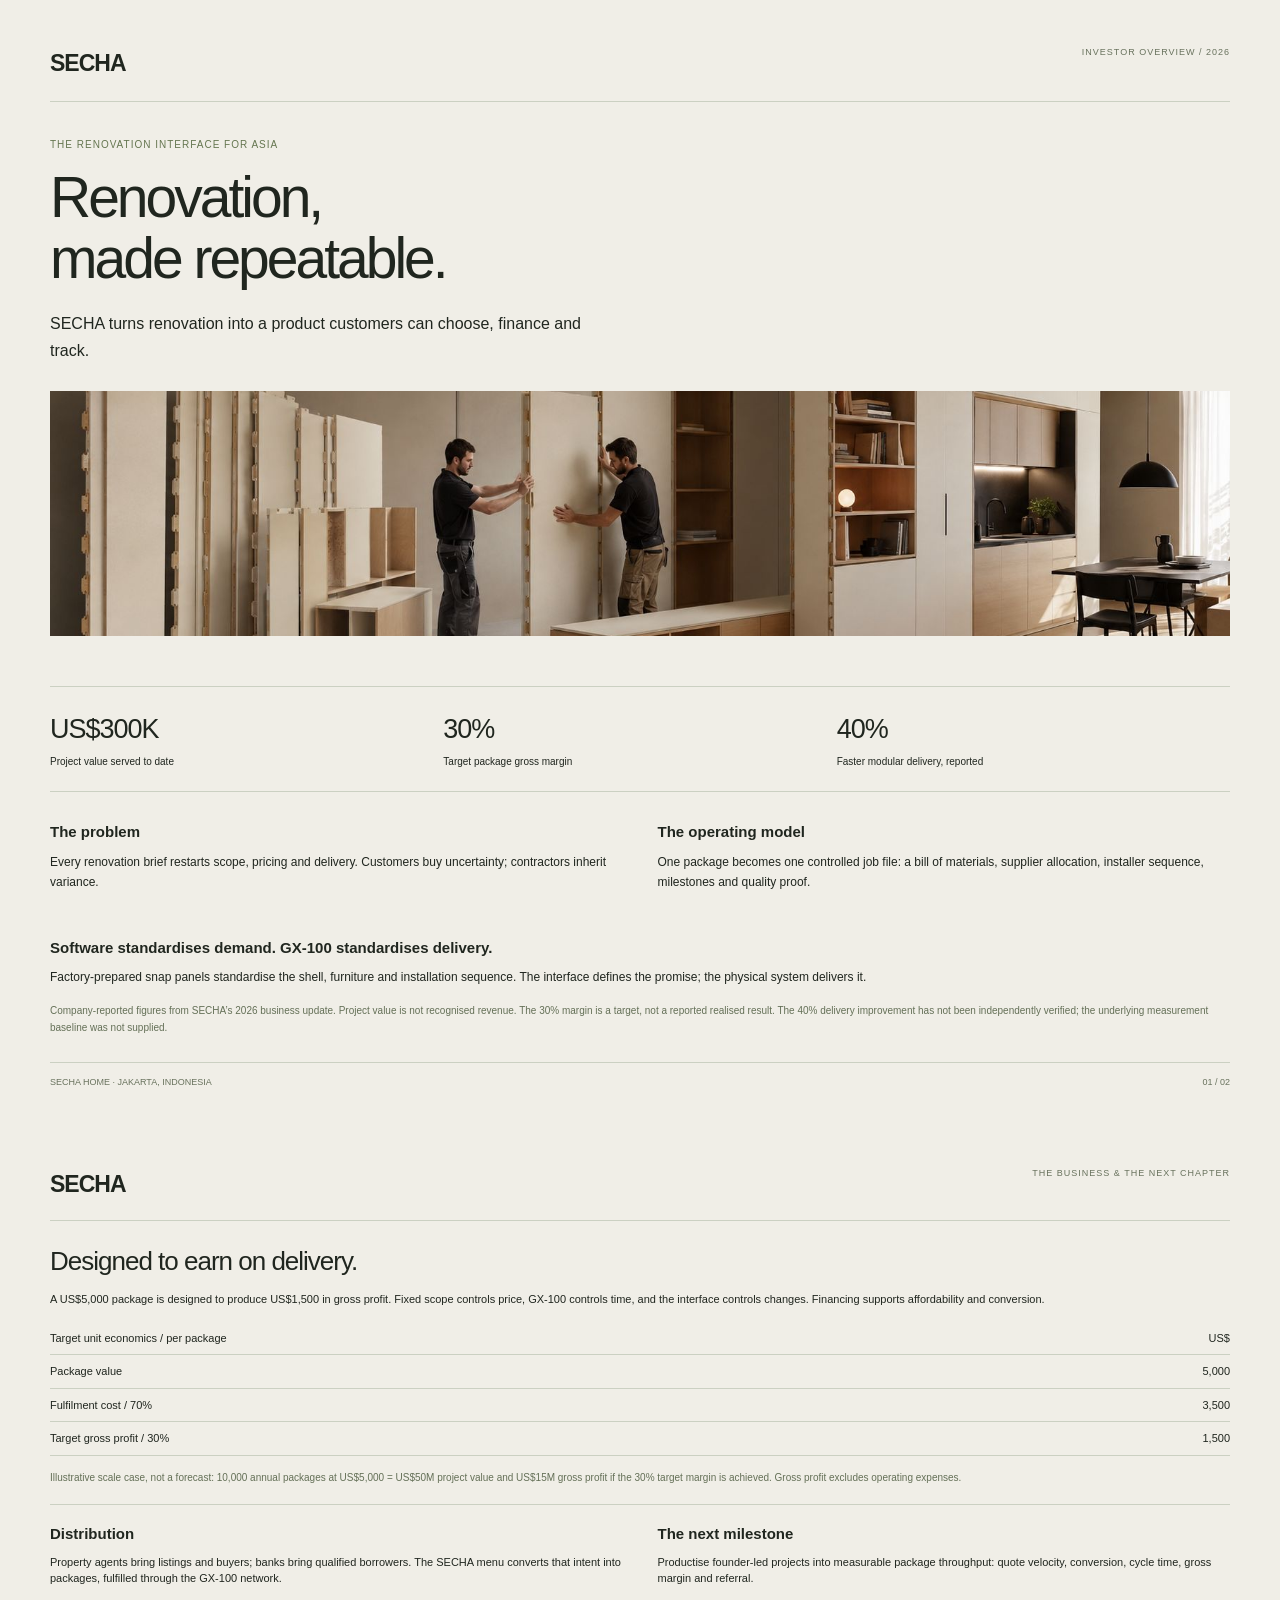
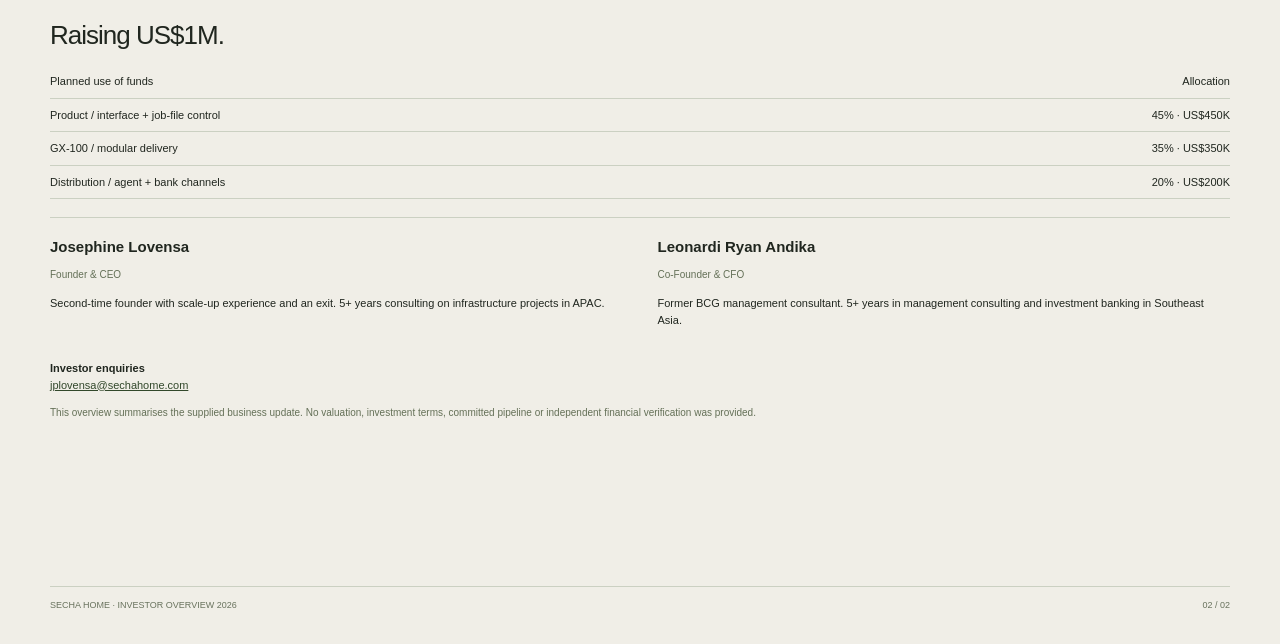
==== docs/investor-brief.html @ 0ffe2ce6 "Redesign investor portal for updated SECHA business model" ====
<!doctype html>
<html lang="en">
  <head>
    <meta charset="utf-8" />
    <title>SECHA Investor Overview 2026</title>
    <style>
      @font-face {
        font-family: Manrope;
        src: url("../assets/manrope.woff2");
        font-weight: 200 800;
      }
      * {
        box-sizing: border-box;
      }
      body {
        font:
          12px/1.65 Manrope,
          Arial,
          sans-serif;
        color: #20261f;
        margin: 0;
        background: #f0eee7;
      }
      article {
        padding: 45px 50px;
        page-break-after: always;
        height: 1122px;
        position: relative;
      }
      article:last-child {
        page-break-after: auto;
      }
      header {
        display: flex;
        justify-content: space-between;
        border-bottom: 1px solid #cbd0c2;
        padding-bottom: 18px;
        margin-bottom: 35px;
      }
      .brand {
        font-size: 23px;
        font-weight: 800;
        letter-spacing: -1px;
      }
      .label {
        font-size: 9px;
        letter-spacing: 1px;
        color: #68725d;
      }
      .eyebrow {
        font-size: 10px;
        letter-spacing: 1px;
        color: #657650;
        margin-bottom: 14px;
      }
      h1 {
        font-size: 57px;
        line-height: 1.07;
        font-weight: 500;
        letter-spacing: -3px;
        margin: 0 0 22px;
      }
      h2 {
        font-size: 27px;
        line-height: 1.25;
        font-weight: 500;
        letter-spacing: -1px;
        margin: 0 0 18px;
      }
      h3 {
        font-size: 15px;
        margin: 0 0 8px;
      }
      p {
        margin: 0 0 15px;
      }
      .intro {
        font-size: 16px;
        max-width: 540px;
      }
      img {
        width: 100%;
        height: 245px;
        object-fit: cover;
        object-position: 50% 43%;
        margin: 12px 0 23px;
      }
      .stats {
        display: flex;
        border-top: 1px solid #cbd0c2;
        border-bottom: 1px solid #cbd0c2;
        margin: 20px 0 28px;
        padding: 20px 0;
      }
      .stats > div {
        flex: 1;
      }
      .stats strong {
        display: block;
        font-size: 27px;
        font-weight: 500;
        letter-spacing: -1px;
      }
      .stats span {
        font-size: 10px;
      }
      .grid {
        display: grid;
        grid-template-columns: 1fr 1fr;
        gap: 35px;
        margin-bottom: 28px;
      }
      .small {
        font-size: 10px;
        color: #647057;
        line-height: 1.65;
      }
      .rule {
        border-top: 1px solid #cbd0c2;
        padding-top: 23px;
        margin-top: 23px;
      }
      table {
        width: 100%;
        border-collapse: collapse;
        margin: 20px 0;
      }
      td,
      th {
        text-align: left;
        border-bottom: 1px solid #cbd0c2;
        padding: 10px 0;
        font-weight: 400;
      }
      td:last-child,
      th:last-child {
        text-align: right;
      }
      footer {
        position: absolute;
        bottom: 32px;
        left: 50px;
        right: 50px;
        font-size: 9px;
        color: #68725d;
        border-top: 1px solid #cbd0c2;
        padding-top: 12px;
        display: flex;
        justify-content: space-between;
      }
      ul {
        padding-left: 17px;
        margin: 10px 0;
      }
      li {
        padding: 3px 0;
      }
      a {
        color: #32482b;
      }
      @page {
        size: A4;
        margin: 0;
      }
      article:last-child {
        font-size: 11px;
        line-height: 1.5;
      }
      article:last-child header {
        margin-bottom: 24px;
      }
      article:last-child h2 {
        font-size: 26px;
        margin-bottom: 14px;
      }
      article:last-child p {
        margin-bottom: 12px;
      }
      article:last-child table {
        margin: 14px 0;
      }
      article:last-child td,
      article:last-child th {
        padding: 8px 0;
      }
      article:last-child .grid {
        margin-bottom: 20px;
      }
      article:last-child .rule {
        padding-top: 18px;
        margin-top: 18px;
      }
    </style>
  </head>
  <body>
    <article>
      <header>
        <span class="brand">SECHA</span
        ><span class="label">INVESTOR OVERVIEW / 2026</span>
      </header>
      <div class="eyebrow">THE RENOVATION INTERFACE FOR ASIA</div>
      <h1>Renovation,<br />made repeatable.</h1>
      <p class="intro">
        SECHA turns renovation into a product customers can choose, finance and
        track.
      </p>
      <img
        src="../assets/gx100-delivery.jpg"
        alt="GX-100 modular installation concept"
      />
      <div class="stats">
        <div>
          <strong>US$300K</strong><span>Project value served to date</span>
        </div>
        <div><strong>30%</strong><span>Target package gross margin</span></div>
        <div>
          <strong>40%</strong><span>Faster modular delivery, reported</span>
        </div>
      </div>
      <div class="grid">
        <div>
          <h3>The problem</h3>
          <p>
            Every renovation brief restarts scope, pricing and delivery.
            Customers buy uncertainty; contractors inherit variance.
          </p>
        </div>
        <div>
          <h3>The operating model</h3>
          <p>
            One package becomes one controlled job file: a bill of materials,
            supplier allocation, installer sequence, milestones and quality
            proof.
          </p>
        </div>
      </div>
      <h3>Software standardises demand. GX-100 standardises delivery.</h3>
      <p>
        Factory-prepared snap panels standardise the shell, furniture and
        installation sequence. The interface defines the promise; the physical
        system delivers it.
      </p>
      <p class="small">
        Company-reported figures from SECHA’s 2026 business update. Project
        value is not recognised revenue. The 30% margin is a target, not a
        reported realised result. The 40% delivery improvement has not been
        independently verified; the underlying measurement baseline was not
        supplied.
      </p>
      <footer>
        <span>SECHA HOME · JAKARTA, INDONESIA</span><span>01 / 02</span>
      </footer>
    </article>
    <article>
      <header>
        <span class="brand">SECHA</span
        ><span class="label">THE BUSINESS & THE NEXT CHAPTER</span>
      </header>
      <h2>Designed to earn on delivery.</h2>
      <p>
        A US$5,000 package is designed to produce US$1,500 in gross profit.
        Fixed scope controls price, GX-100 controls time, and the interface
        controls changes. Financing supports affordability and conversion.
      </p>
      <table>
        <tr>
          <th>Target unit economics / per package</th>
          <th>US$</th>
        </tr>
        <tr>
          <td>Package value</td>
          <td>5,000</td>
        </tr>
        <tr>
          <td>Fulfilment cost / 70%</td>
          <td>3,500</td>
        </tr>
        <tr>
          <td>Target gross profit / 30%</td>
          <td>1,500</td>
        </tr>
      </table>
      <p class="small">
        Illustrative scale case, not a forecast: 10,000 annual packages at
        US$5,000 = US$50M project value and US$15M gross profit if the 30%
        target margin is achieved. Gross profit excludes operating expenses.
      </p>
      <div class="grid rule">
        <div>
          <h3>Distribution</h3>
          <p>
            Property agents bring listings and buyers; banks bring qualified
            borrowers. The SECHA menu converts that intent into packages,
            fulfilled through the GX-100 network.
          </p>
        </div>
        <div>
          <h3>The next milestone</h3>
          <p>
            Productise founder-led projects into measurable package throughput:
            quote velocity, conversion, cycle time, gross margin and referral.
          </p>
        </div>
      </div>
      <h2>Raising US$1M.</h2>
      <table>
        <tr>
          <th>Planned use of funds</th>
          <th>Allocation</th>
        </tr>
        <tr>
          <td>Product / interface + job-file control</td>
          <td>45% · US$450K</td>
        </tr>
        <tr>
          <td>GX-100 / modular delivery</td>
          <td>35% · US$350K</td>
        </tr>
        <tr>
          <td>Distribution / agent + bank channels</td>
          <td>20% · US$200K</td>
        </tr>
      </table>
      <div class="grid rule">
        <div>
          <h3>Josephine Lovensa</h3>
          <p class="small">Founder & CEO</p>
          <p>
            Second-time founder with scale-up experience and an exit. 5+ years
            consulting on infrastructure projects in APAC.
          </p>
        </div>
        <div>
          <h3>Leonardi Ryan Andika</h3>
          <p class="small">Co-Founder & CFO</p>
          <p>
            Former BCG management consultant. 5+ years in management consulting
            and investment banking in Southeast Asia.
          </p>
        </div>
      </div>
      <p>
        <strong>Investor enquiries</strong><br /><a
          href="mailto:jplovensa@sechahome.com"
          >jplovensa@sechahome.com</a
        >
      </p>
      <p class="small">
        This overview summarises the supplied business update. No valuation,
        investment terms, committed pipeline or independent financial
        verification was provided.
      </p>
      <footer>
        <span>SECHA HOME · INVESTOR OVERVIEW 2026</span><span>02 / 02</span>
      </footer>
    </article>
  </body>
</html>
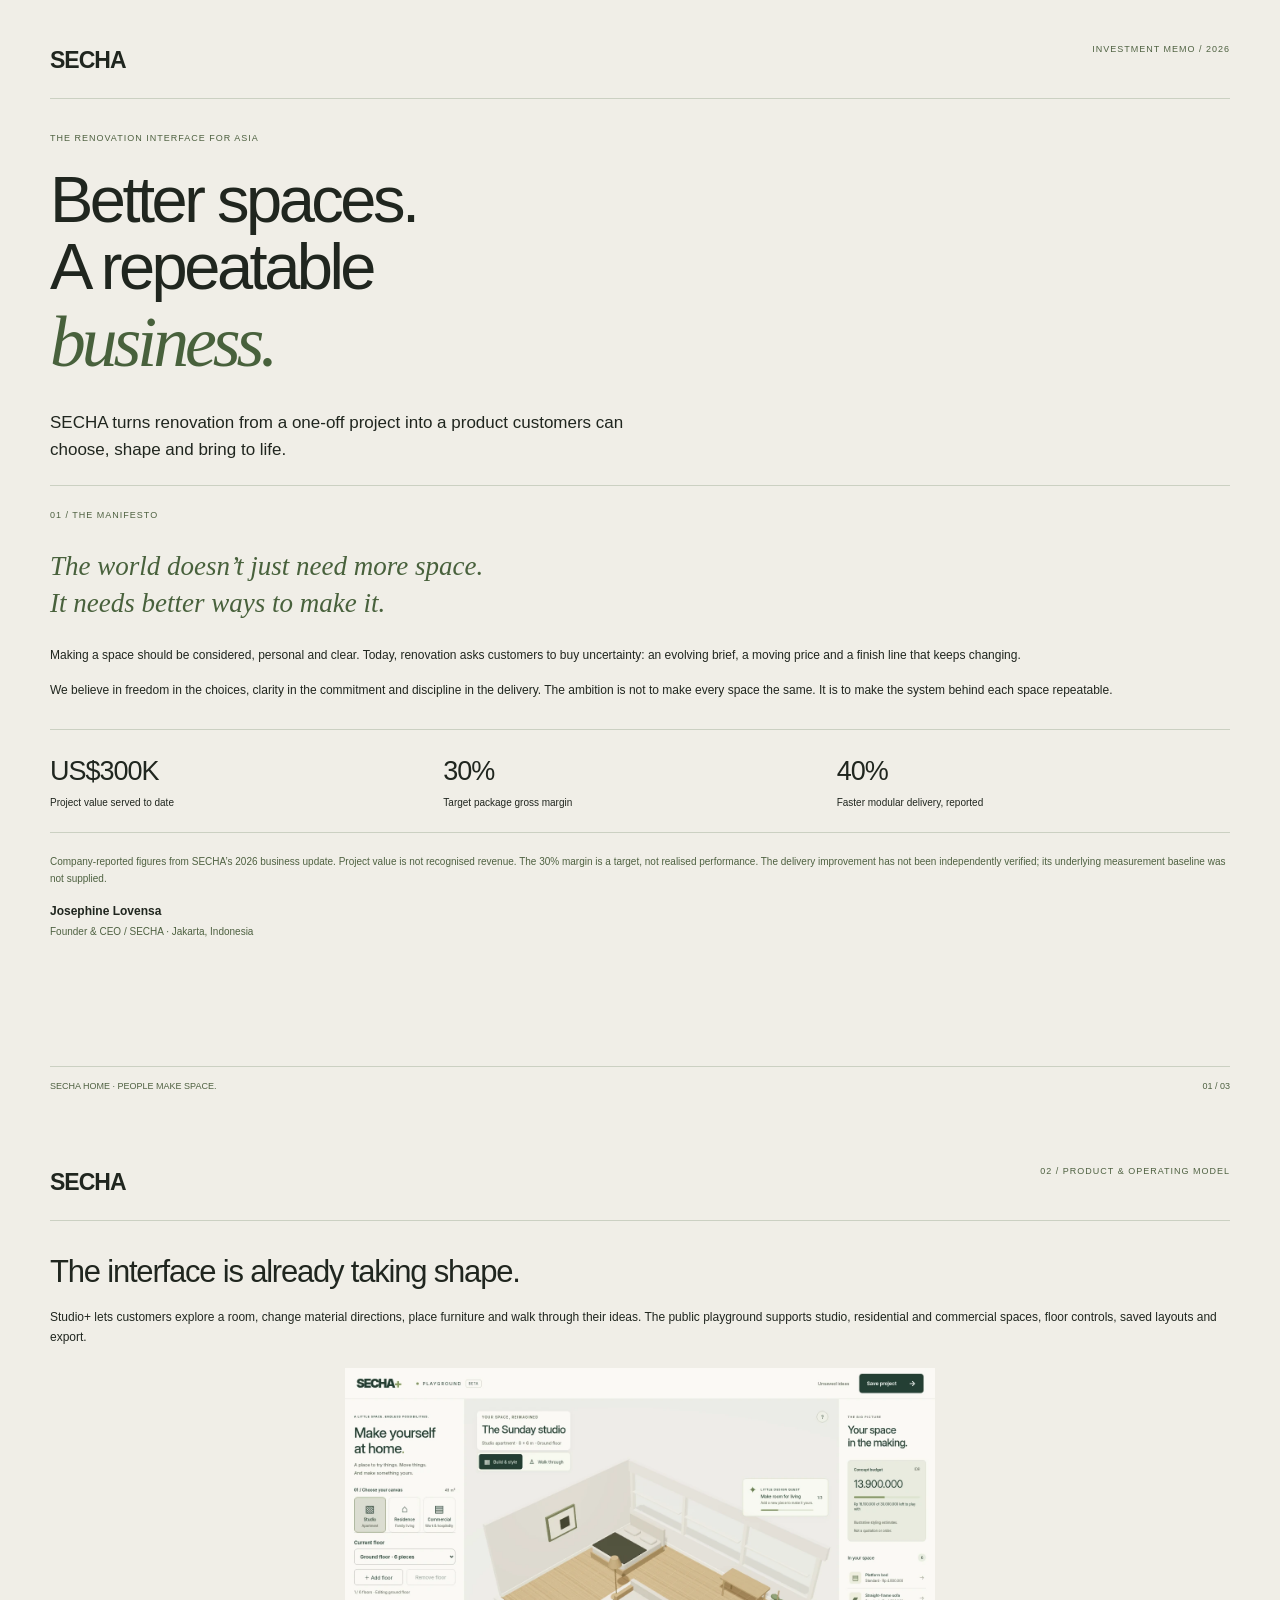
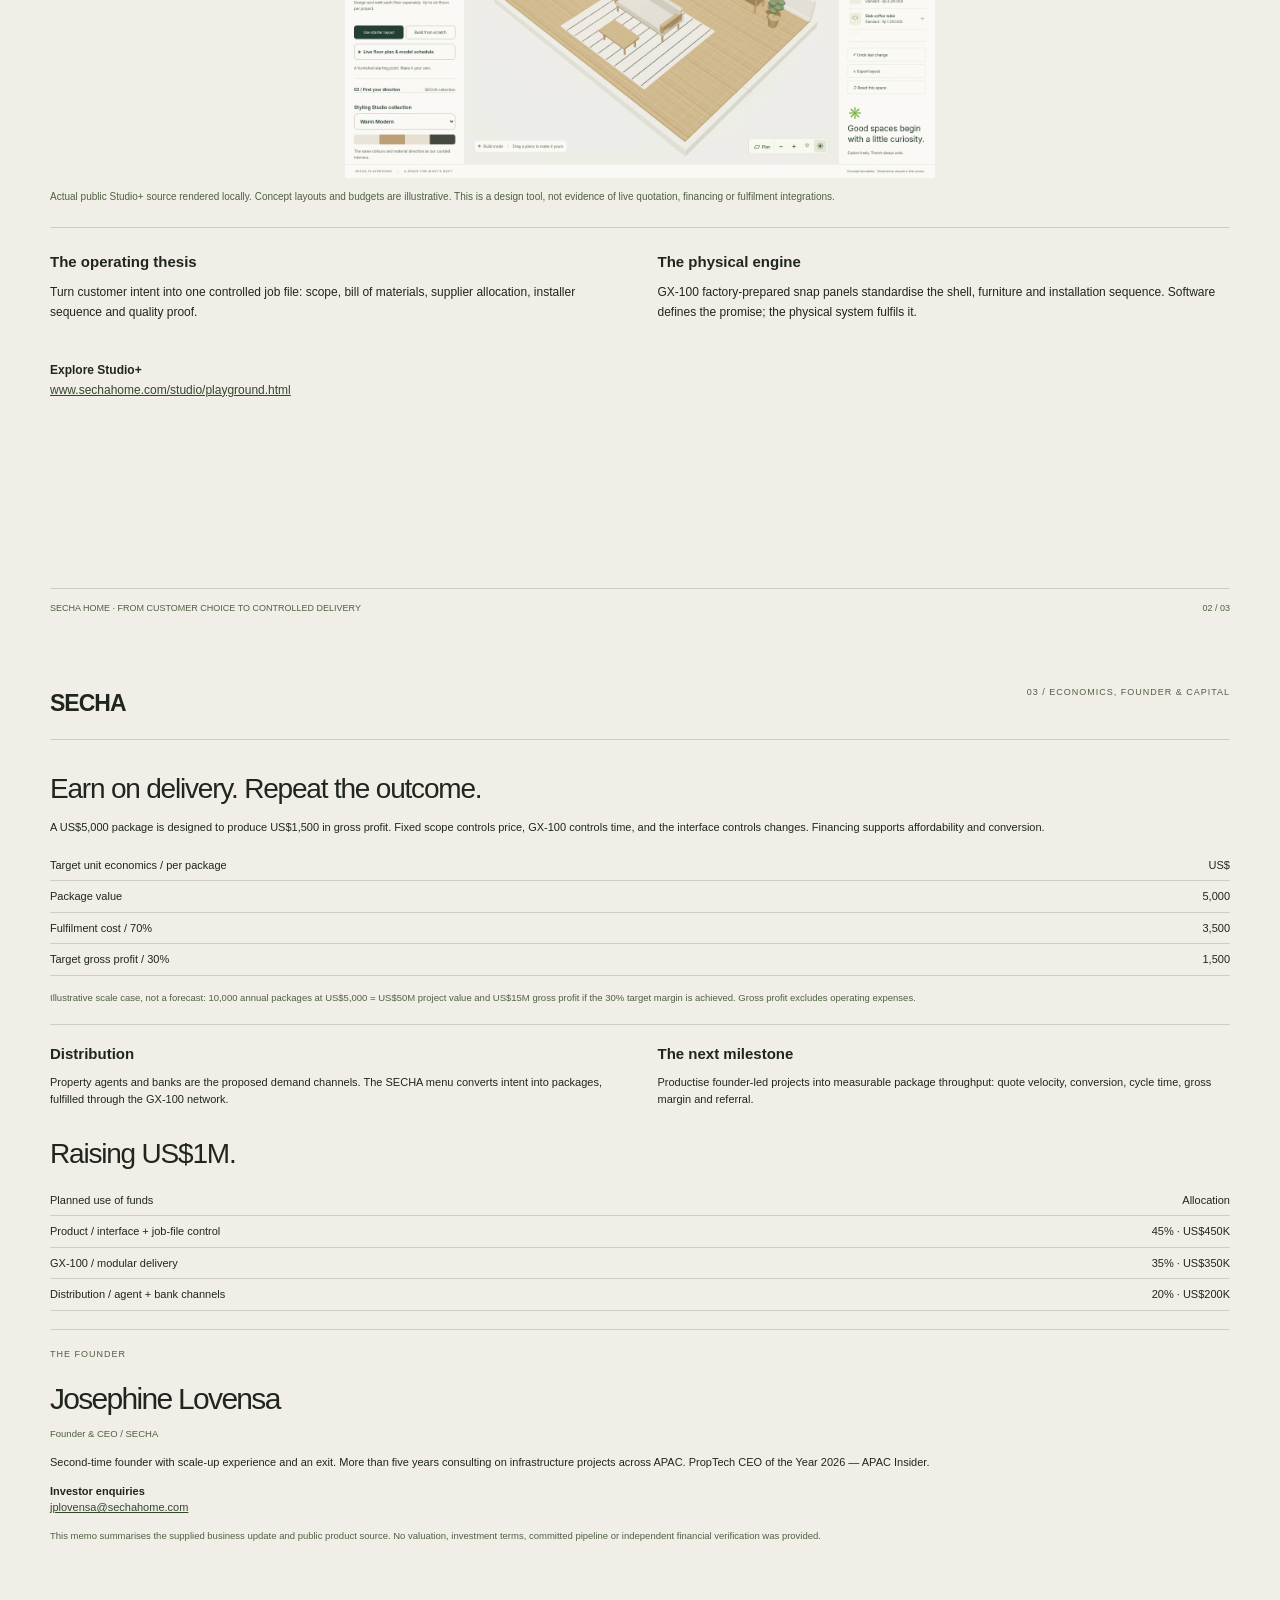
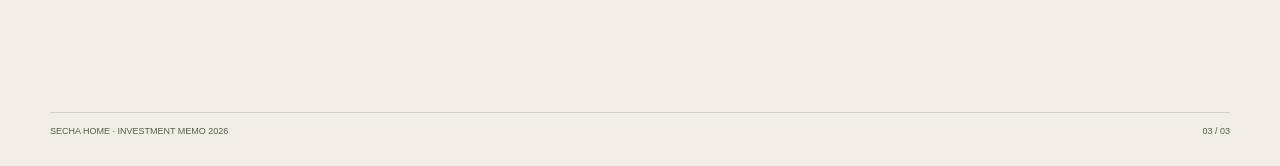
==== commit 971e5d33: "Rework portal as investment memo with Studio+ evidence and video intro" ====
--- a/docs/investor-brief.html
+++ b/docs/investor-brief.html
@@ -2,7 +2,8 @@
 <html lang="en">
   <head>
     <meta charset="utf-8" />
-    <title>SECHA Investor Overview 2026</title>
+    <meta name="viewport" content="width=device-width, initial-scale=1" />
+    <title>SECHA Investment Memo 2026</title>
     <style>
       @font-face {
         font-family: Manrope;
@@ -22,75 +23,81 @@
         background: #f0eee7;
       }
       article {
-        padding: 45px 50px;
-        page-break-after: always;
+        padding: 42px 50px 65px;
+        break-after: page;
         height: 1122px;
         position: relative;
       }
       article:last-child {
-        page-break-after: auto;
+        break-after: auto;
       }
       header {
         display: flex;
         justify-content: space-between;
         border-bottom: 1px solid #cbd0c2;
         padding-bottom: 18px;
-        margin-bottom: 35px;
+        margin-bottom: 32px;
       }
       .brand {
         font-size: 23px;
         font-weight: 800;
         letter-spacing: -1px;
       }
-      .label {
+      .label,
+      .eyebrow {
         font-size: 9px;
         letter-spacing: 1px;
-        color: #68725d;
+        color: #4e6141;
       }
       .eyebrow {
-        font-size: 10px;
-        letter-spacing: 1px;
-        color: #657650;
-        margin-bottom: 14px;
+        margin-bottom: 15px;
       }
       h1 {
-        font-size: 57px;
-        line-height: 1.07;
+        font-size: 65px;
+        line-height: 1.04;
         font-weight: 500;
-        letter-spacing: -3px;
-        margin: 0 0 22px;
+        letter-spacing: -3.5px;
+        margin: 20px 0 26px;
+      }
+      h1 em {
+        font:
+          italic 1.1em Georgia,
+          serif;
+        color: #48613c;
+        letter-spacing: -4px;
       }
       h2 {
-        font-size: 27px;
-        line-height: 1.25;
+        font-size: 31px;
+        line-height: 1.2;
         font-weight: 500;
-        letter-spacing: -1px;
+        letter-spacing: -1.2px;
         margin: 0 0 18px;
       }
       h3 {
         font-size: 15px;
-        margin: 0 0 8px;
+        margin: 0 0 9px;
       }
       p {
         margin: 0 0 15px;
       }
       .intro {
-        font-size: 16px;
-        max-width: 540px;
-      }
-      img {
-        width: 100%;
-        height: 245px;
-        object-fit: cover;
-        object-position: 50% 43%;
-        margin: 12px 0 23px;
+        font-size: 17px;
+        line-height: 1.6;
+        max-width: 580px;
+      }
+      blockquote {
+        font:
+          italic 27px/1.35 Georgia,
+          serif;
+        margin: 25px 0;
+        color: #48613c;
       }
       .stats {
         display: flex;
         border-top: 1px solid #cbd0c2;
         border-bottom: 1px solid #cbd0c2;
-        margin: 20px 0 28px;
-        padding: 20px 0;
+        margin: 28px 0 20px;
+        padding: 19px 0;
       }
       .stats > div {
         flex: 1;
@@ -104,32 +111,38 @@
       .stats span {
         font-size: 10px;
       }
+      .small {
+        font-size: 10px;
+        color: #4e6141;
+        line-height: 1.7;
+      }
+      .rule {
+        border-top: 1px solid #cbd0c2;
+        padding-top: 22px;
+        margin-top: 22px;
+      }
       .grid {
         display: grid;
         grid-template-columns: 1fr 1fr;
         gap: 35px;
-        margin-bottom: 28px;
-      }
-      .small {
-        font-size: 10px;
-        color: #647057;
-        line-height: 1.65;
-      }
-      .rule {
-        border-top: 1px solid #cbd0c2;
-        padding-top: 23px;
-        margin-top: 23px;
+        margin-bottom: 23px;
+      }
+      .capture {
+        display: block;
+        width: 100%;
+        height: auto;
+        margin: 20px 0 10px;
       }
       table {
         width: 100%;
         border-collapse: collapse;
-        margin: 20px 0;
+        margin: 18px 0;
       }
       td,
       th {
         text-align: left;
         border-bottom: 1px solid #cbd0c2;
-        padding: 10px 0;
+        padding: 9px 0;
         font-weight: 400;
       }
       td:last-child,
@@ -138,39 +151,40 @@
       }
       footer {
         position: absolute;
-        bottom: 32px;
+        bottom: 28px;
         left: 50px;
         right: 50px;
         font-size: 9px;
-        color: #68725d;
+        color: #4e6141;
         border-top: 1px solid #cbd0c2;
         padding-top: 12px;
         display: flex;
         justify-content: space-between;
       }
-      ul {
-        padding-left: 17px;
-        margin: 10px 0;
-      }
-      li {
-        padding: 3px 0;
-      }
       a {
         color: #32482b;
+      }
+      .founder {
+        font-size: 36px;
+        font-weight: 500;
+        letter-spacing: -1.7px;
+        margin-bottom: 5px;
       }
       @page {
         size: A4;
         margin: 0;
       }
+
+      .capture {
+        max-height: 410px;
+        object-fit: contain;
+      }
       article:last-child {
         font-size: 11px;
         line-height: 1.5;
       }
-      article:last-child header {
-        margin-bottom: 24px;
-      }
       article:last-child h2 {
-        font-size: 26px;
+        font-size: 28px;
         margin-bottom: 14px;
       }
       article:last-child p {
@@ -181,14 +195,21 @@
       }
       article:last-child td,
       article:last-child th {
-        padding: 8px 0;
+        padding: 7px 0;
+      }
+      article:last-child .rule {
+        margin-top: 18px;
+        padding-top: 18px;
       }
       article:last-child .grid {
-        margin-bottom: 20px;
-      }
-      article:last-child .rule {
-        padding-top: 18px;
-        margin-top: 18px;
+        margin-bottom: 18px;
+      }
+      article:last-child .founder {
+        font-size: 30px;
+        margin-bottom: 5px;
+      }
+      article:last-child .small {
+        font-size: 9.5px;
       }
     </style>
   </head>
@@ -196,18 +217,31 @@
     <article>
       <header>
         <span class="brand">SECHA</span
-        ><span class="label">INVESTOR OVERVIEW / 2026</span>
+        ><span class="label">INVESTMENT MEMO / 2026</span>
       </header>
       <div class="eyebrow">THE RENOVATION INTERFACE FOR ASIA</div>
-      <h1>Renovation,<br />made repeatable.</h1>
+      <h1>Better spaces.<br />A repeatable<br /><em>business.</em></h1>
       <p class="intro">
-        SECHA turns renovation into a product customers can choose, finance and
-        track.
-      </p>
-      <img
-        src="../assets/gx100-delivery.jpg"
-        alt="GX-100 modular installation concept"
-      />
+        SECHA turns renovation from a one-off project into a product customers
+        can choose, shape and bring to life.
+      </p>
+      <div class="rule">
+        <div class="eyebrow">01 / THE MANIFESTO</div>
+        <blockquote>
+          The world doesn’t just need more space.<br />It needs better ways to
+          make it.
+        </blockquote>
+        <p>
+          Making a space should be considered, personal and clear. Today,
+          renovation asks customers to buy uncertainty: an evolving brief, a
+          moving price and a finish line that keeps changing.
+        </p>
+        <p>
+          We believe in freedom in the choices, clarity in the commitment and
+          discipline in the delivery. The ambition is not to make every space
+          the same. It is to make the system behind each space repeatable.
+        </p>
+      </div>
       <div class="stats">
         <div>
           <strong>US$300K</strong><span>Project value served to date</span>
@@ -217,46 +251,79 @@
           <strong>40%</strong><span>Faster modular delivery, reported</span>
         </div>
       </div>
-      <div class="grid">
-        <div>
-          <h3>The problem</h3>
-          <p>
-            Every renovation brief restarts scope, pricing and delivery.
-            Customers buy uncertainty; contractors inherit variance.
-          </p>
-        </div>
-        <div>
-          <h3>The operating model</h3>
-          <p>
-            One package becomes one controlled job file: a bill of materials,
-            supplier allocation, installer sequence, milestones and quality
-            proof.
-          </p>
-        </div>
-      </div>
-      <h3>Software standardises demand. GX-100 standardises delivery.</h3>
-      <p>
-        Factory-prepared snap panels standardise the shell, furniture and
-        installation sequence. The interface defines the promise; the physical
-        system delivers it.
-      </p>
       <p class="small">
         Company-reported figures from SECHA’s 2026 business update. Project
-        value is not recognised revenue. The 30% margin is a target, not a
-        reported realised result. The 40% delivery improvement has not been
-        independently verified; the underlying measurement baseline was not
+        value is not recognised revenue. The 30% margin is a target, not
+        realised performance. The delivery improvement has not been
+        independently verified; its underlying measurement baseline was not
         supplied.
       </p>
+      <p>
+        <strong>Josephine Lovensa</strong><br /><span class="small"
+          >Founder & CEO / SECHA · Jakarta, Indonesia</span
+        >
+      </p>
       <footer>
-        <span>SECHA HOME · JAKARTA, INDONESIA</span><span>01 / 02</span>
+        <span>SECHA HOME · PEOPLE MAKE SPACE.</span><span>01 / 03</span>
       </footer>
     </article>
     <article>
       <header>
         <span class="brand">SECHA</span
-        ><span class="label">THE BUSINESS & THE NEXT CHAPTER</span>
+        ><span class="label">02 / PRODUCT & OPERATING MODEL</span>
       </header>
-      <h2>Designed to earn on delivery.</h2>
+      <h2>The interface is already taking shape.</h2>
+      <p>
+        Studio+ lets customers explore a room, change material directions, place
+        furniture and walk through their ideas. The public playground supports
+        studio, residential and commercial spaces, floor controls, saved layouts
+        and export.
+      </p>
+      <img
+        class="capture"
+        src="../assets/studio/playground-studio.webp"
+        alt="Studio+ playground source capture with a 3D studio apartment, furniture controls and concept budget"
+      />
+      <p class="small">
+        Actual public Studio+ source rendered locally. Concept layouts and
+        budgets are illustrative. This is a design tool, not evidence of live
+        quotation, financing or fulfilment integrations.
+      </p>
+      <div class="grid rule">
+        <div>
+          <h3>The operating thesis</h3>
+          <p>
+            Turn customer intent into one controlled job file: scope, bill of
+            materials, supplier allocation, installer sequence and quality
+            proof.
+          </p>
+        </div>
+        <div>
+          <h3>The physical engine</h3>
+          <p>
+            GX-100 factory-prepared snap panels standardise the shell, furniture
+            and installation sequence. Software defines the promise; the
+            physical system fulfils it.
+          </p>
+        </div>
+      </div>
+      <p>
+        <strong>Explore Studio+</strong><br /><a
+          href="https://www.sechahome.com/studio/playground.html"
+          >www.sechahome.com/studio/playground.html</a
+        >
+      </p>
+      <footer>
+        <span>SECHA HOME · FROM CUSTOMER CHOICE TO CONTROLLED DELIVERY</span
+        ><span>02 / 03</span>
+      </footer>
+    </article>
+    <article>
+      <header>
+        <span class="brand">SECHA</span
+        ><span class="label">03 / ECONOMICS, FOUNDER & CAPITAL</span>
+      </header>
+      <h2>Earn on delivery. Repeat the outcome.</h2>
       <p>
         A US$5,000 package is designed to produce US$1,500 in gross profit.
         Fixed scope controls price, GX-100 controls time, and the interface
@@ -289,9 +356,9 @@
         <div>
           <h3>Distribution</h3>
           <p>
-            Property agents bring listings and buyers; banks bring qualified
-            borrowers. The SECHA menu converts that intent into packages,
-            fulfilled through the GX-100 network.
+            Property agents and banks are the proposed demand channels. The
+            SECHA menu converts intent into packages, fulfilled through the
+            GX-100 network.
           </p>
         </div>
         <div>
@@ -321,23 +388,15 @@
           <td>20% · US$200K</td>
         </tr>
       </table>
-      <div class="grid rule">
-        <div>
-          <h3>Josephine Lovensa</h3>
-          <p class="small">Founder & CEO</p>
-          <p>
-            Second-time founder with scale-up experience and an exit. 5+ years
-            consulting on infrastructure projects in APAC.
-          </p>
-        </div>
-        <div>
-          <h3>Leonardi Ryan Andika</h3>
-          <p class="small">Co-Founder & CFO</p>
-          <p>
-            Former BCG management consultant. 5+ years in management consulting
-            and investment banking in Southeast Asia.
-          </p>
-        </div>
+      <div class="rule">
+        <div class="eyebrow">THE FOUNDER</div>
+        <p class="founder">Josephine Lovensa</p>
+        <p class="small">Founder & CEO / SECHA</p>
+        <p>
+          Second-time founder with scale-up experience and an exit. More than
+          five years consulting on infrastructure projects across APAC. PropTech
+          CEO of the Year 2026 — APAC Insider.
+        </p>
       </div>
       <p>
         <strong>Investor enquiries</strong><br /><a
@@ -346,12 +405,12 @@
         >
       </p>
       <p class="small">
-        This overview summarises the supplied business update. No valuation,
-        investment terms, committed pipeline or independent financial
-        verification was provided.
+        This memo summarises the supplied business update and public product
+        source. No valuation, investment terms, committed pipeline or
+        independent financial verification was provided.
       </p>
       <footer>
-        <span>SECHA HOME · INVESTOR OVERVIEW 2026</span><span>02 / 02</span>
+        <span>SECHA HOME · INVESTMENT MEMO 2026</span><span>03 / 03</span>
       </footer>
     </article>
   </body>
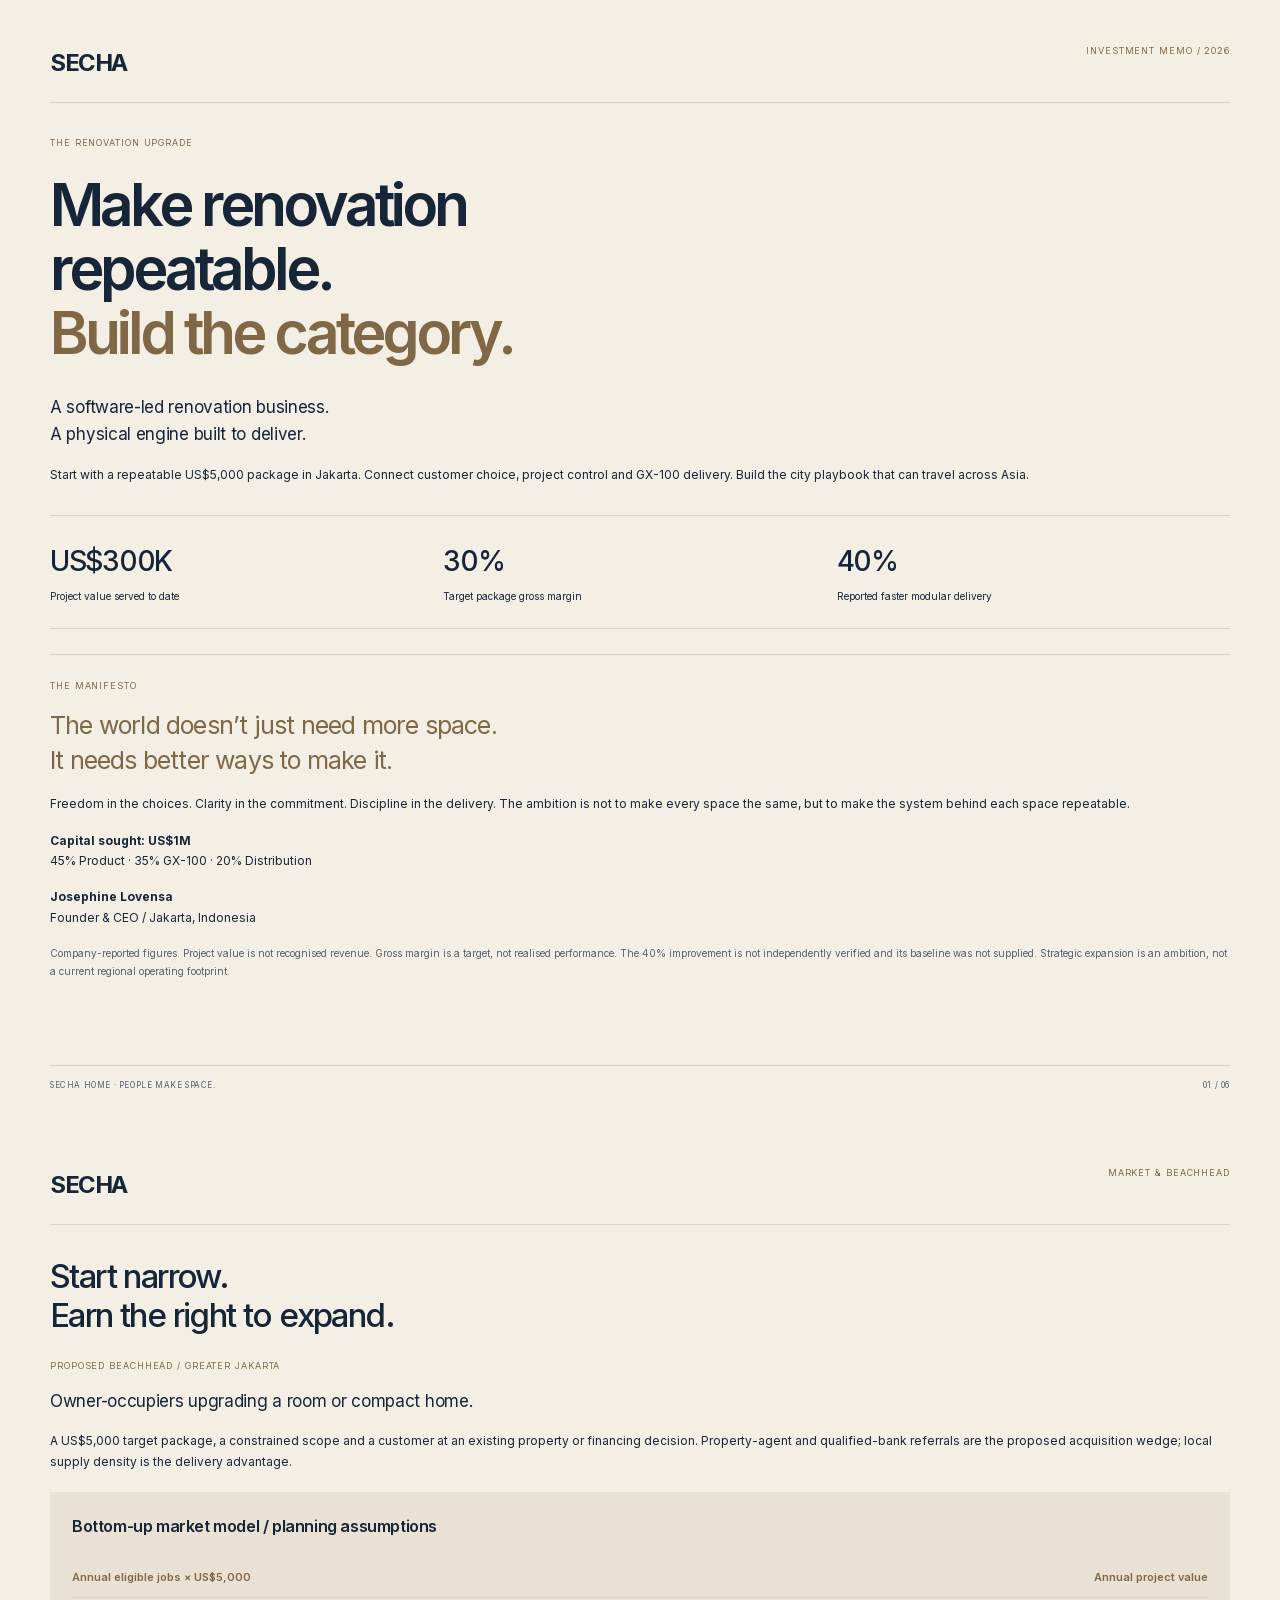
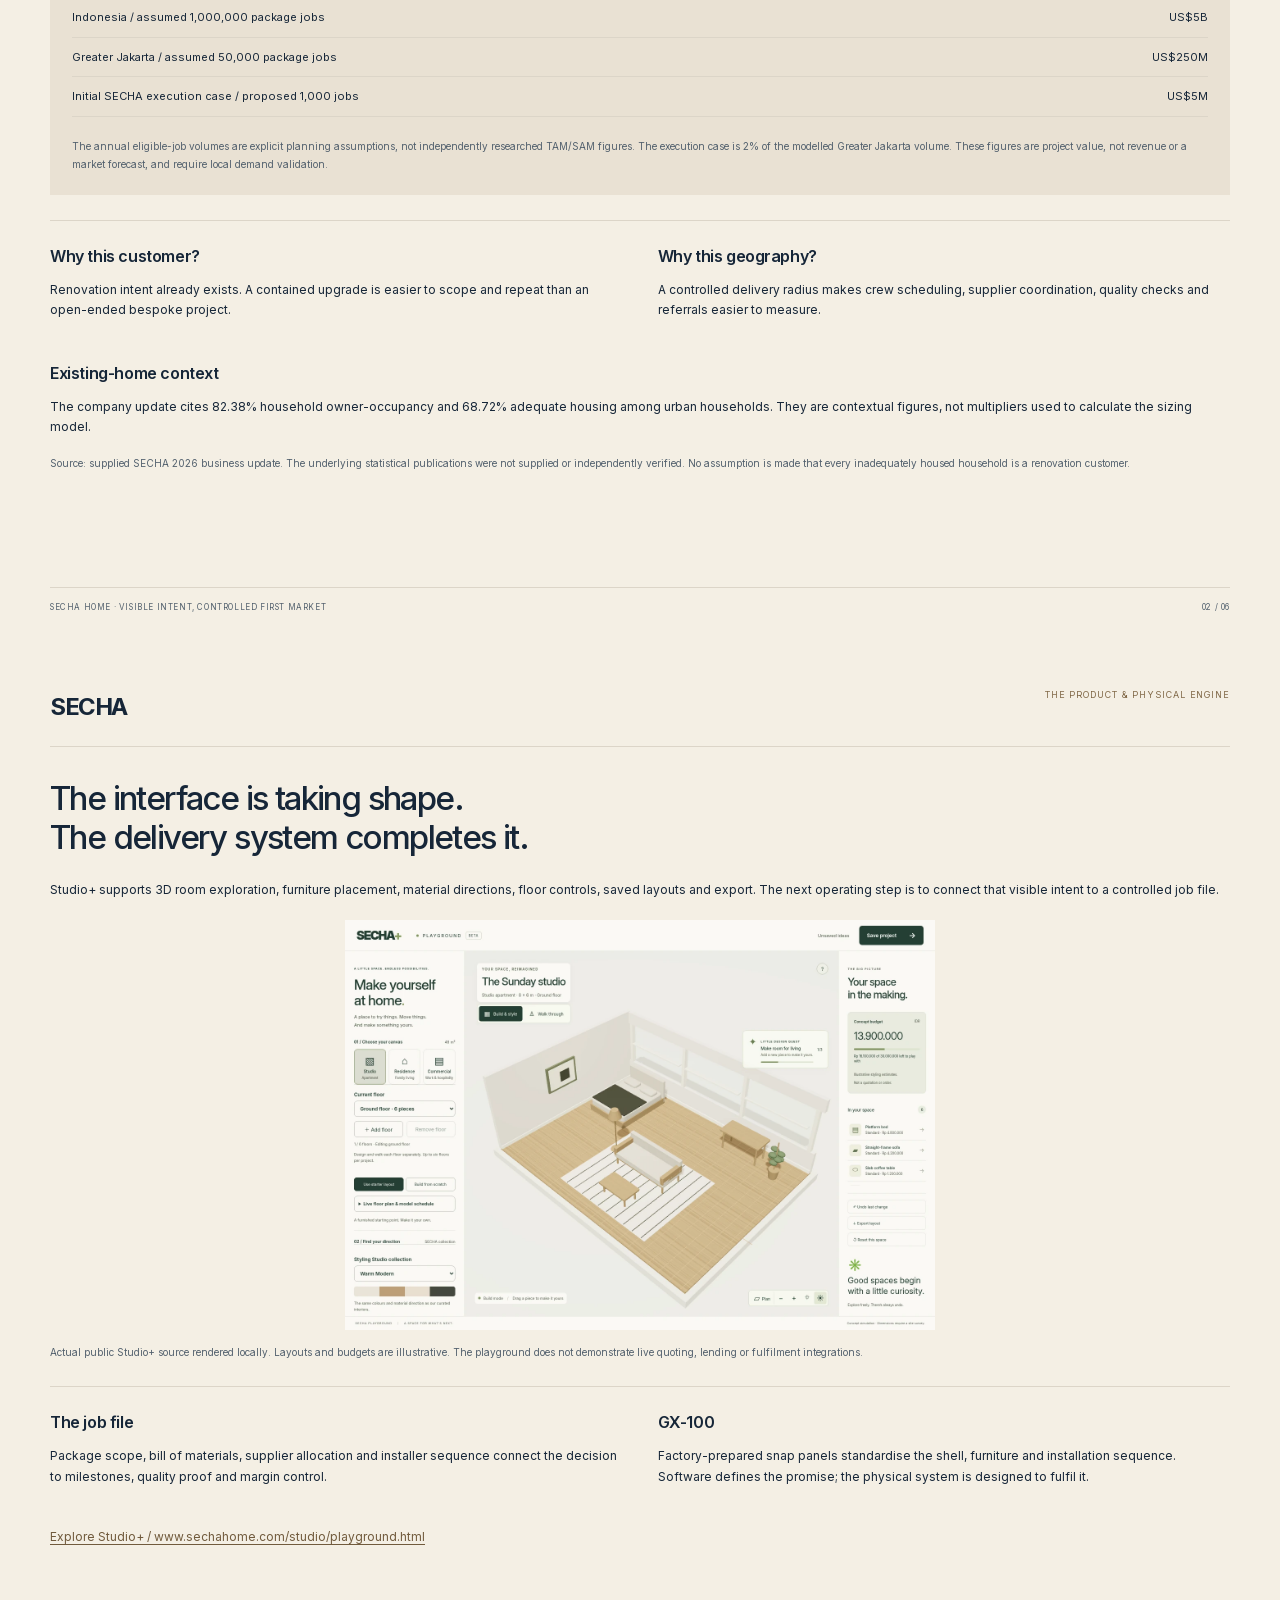
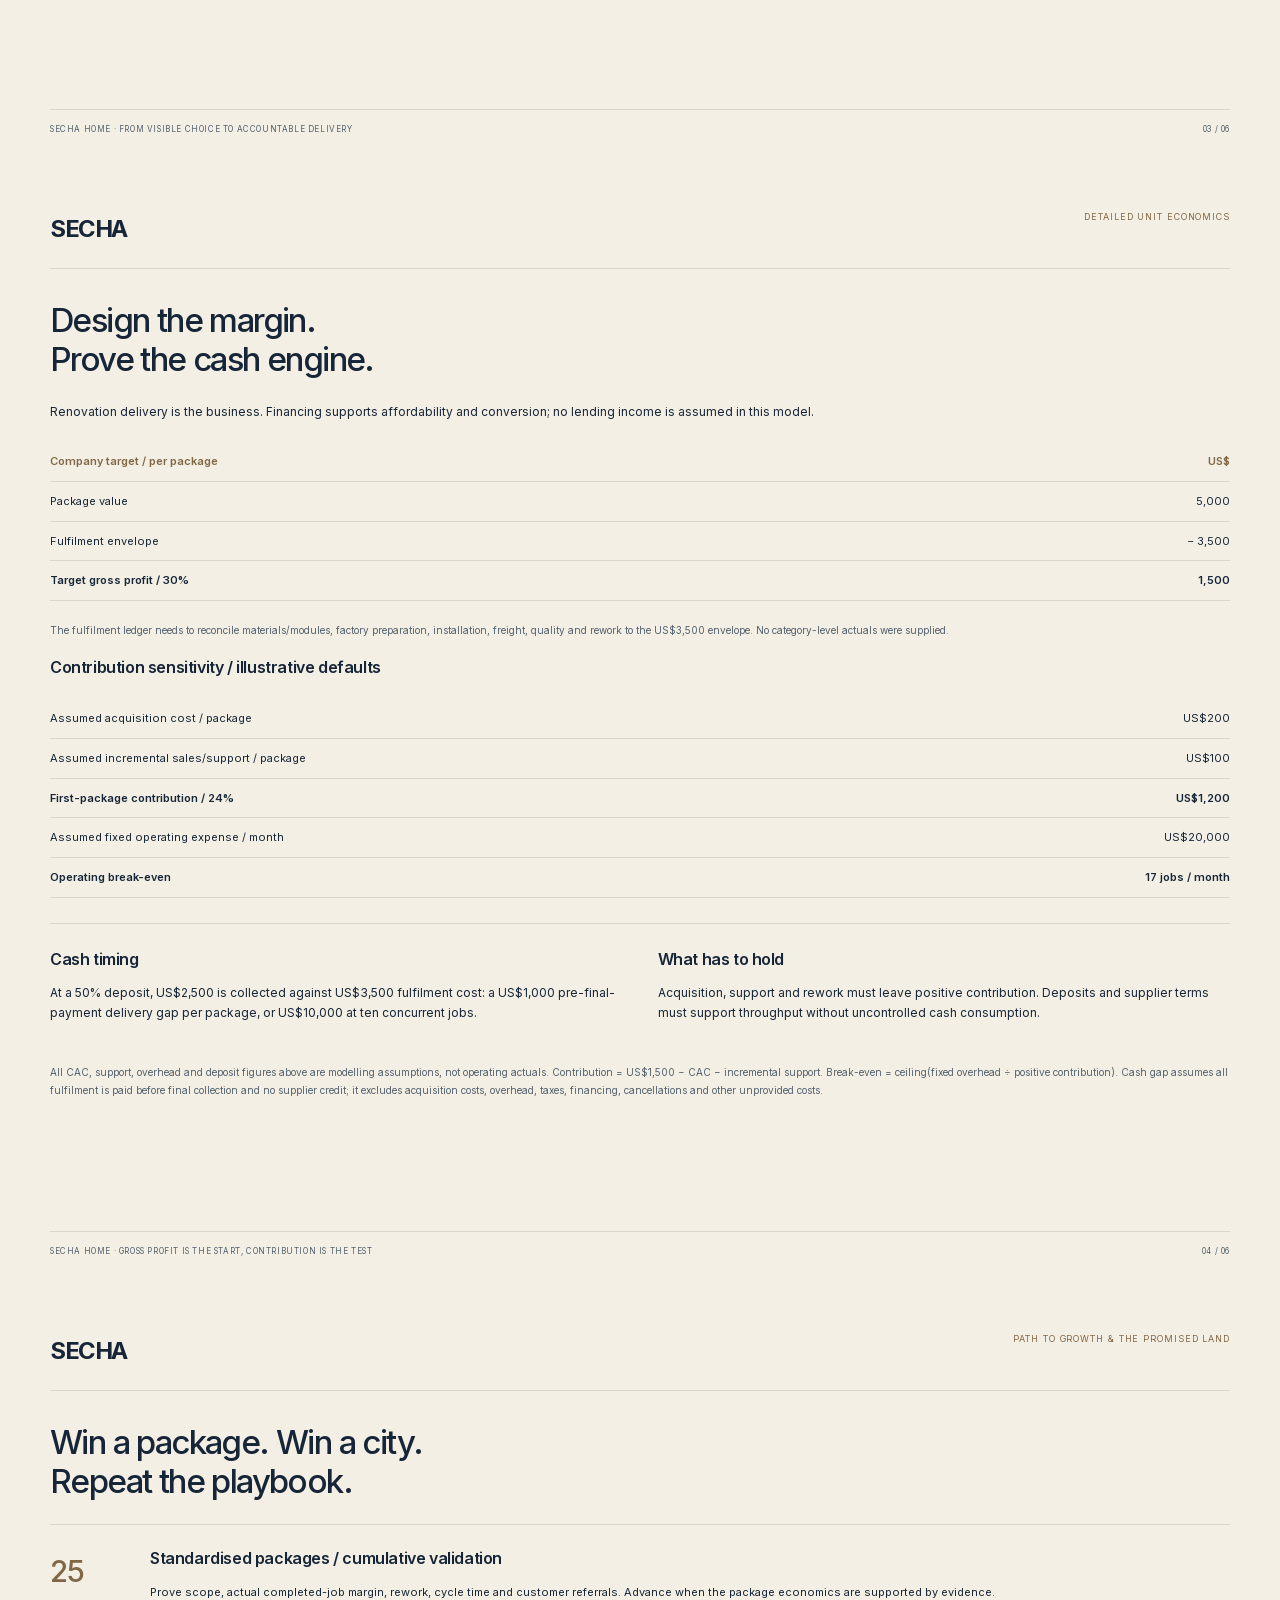
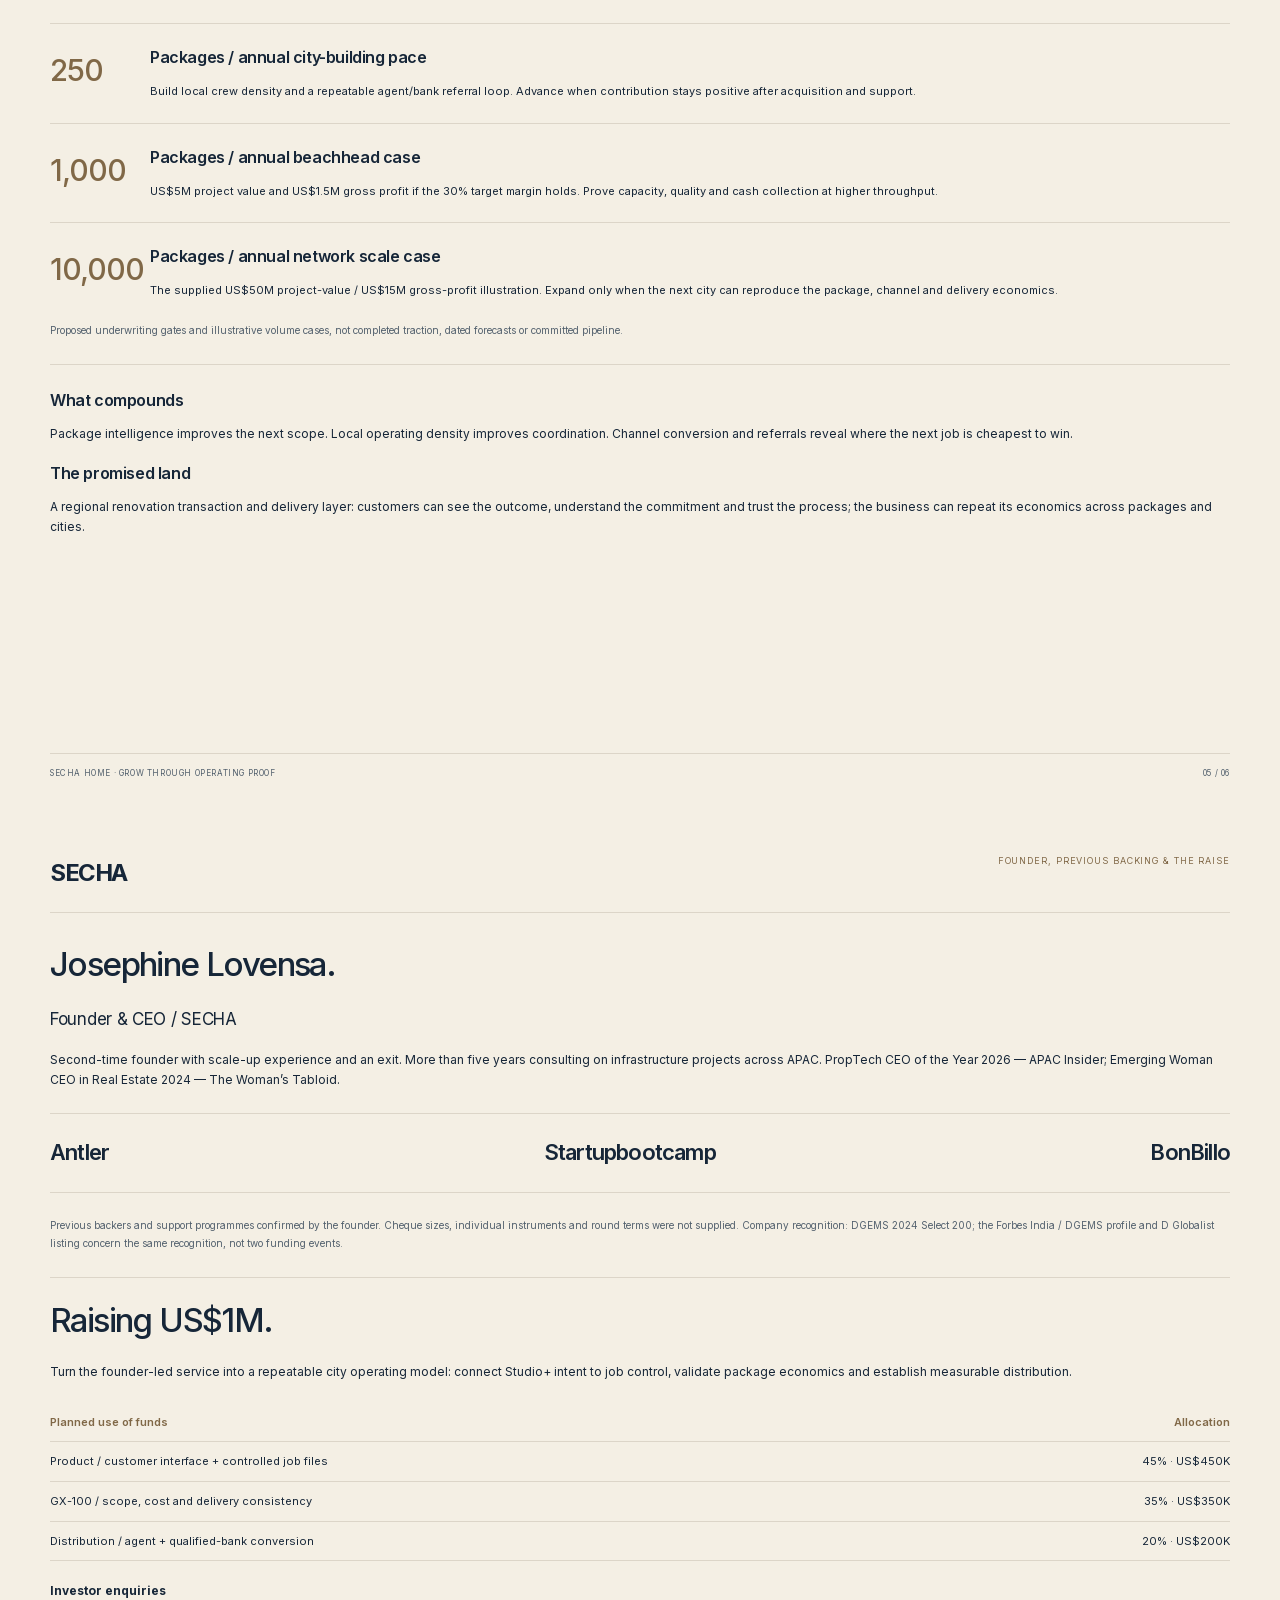
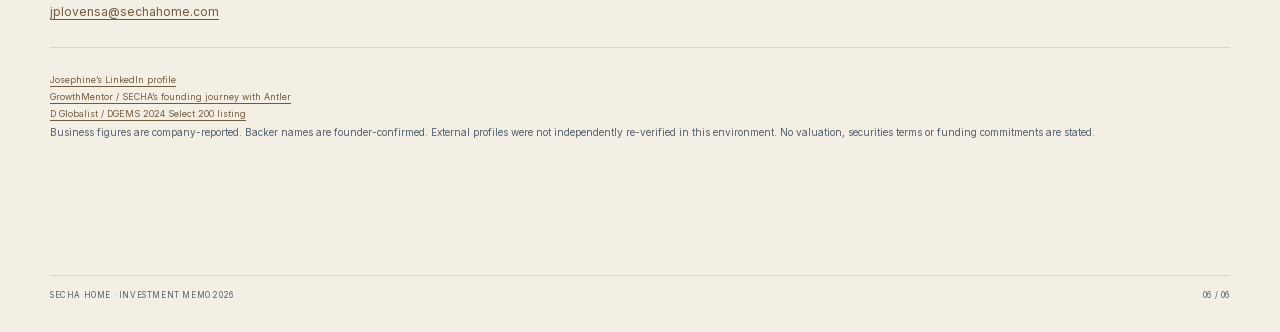
==== commit 9a0d0b01: "Strengthen SECHA investment case and redesign brand video opening" ====
--- a/docs/investor-brief.html
+++ b/docs/investor-brief.html
@@ -3,30 +3,45 @@
   <head>
     <meta charset="utf-8" />
     <meta name="viewport" content="width=device-width, initial-scale=1" />
-    <title>SECHA Investment Memo 2026</title>
+    <title>SECHA — Investment Memo 2026</title>
     <style>
       @font-face {
-        font-family: Manrope;
-        src: url("../assets/manrope.woff2");
-        font-weight: 200 800;
+        font-family: Inter;
+        src: url("../assets/fonts/inter-400-latin.woff2");
+        font-weight: 400;
+      }
+      @font-face {
+        font-family: Inter;
+        src: url("../assets/fonts/inter-500-latin.woff2");
+        font-weight: 500;
+      }
+      @font-face {
+        font-family: Inter;
+        src: url("../assets/fonts/inter-600-latin.woff2");
+        font-weight: 600;
+      }
+      @font-face {
+        font-family: Inter;
+        src: url("../assets/fonts/inter-700-latin.woff2");
+        font-weight: 700;
       }
       * {
         box-sizing: border-box;
       }
       body {
+        margin: 0;
+        background: #f4efe4;
+        color: #162638;
         font:
-          12px/1.65 Manrope,
+          12px/1.7 Inter,
           Arial,
           sans-serif;
-        color: #20261f;
-        margin: 0;
-        background: #f0eee7;
       }
       article {
-        padding: 42px 50px 65px;
+        height: 1122px;
+        padding: 43px 50px 65px;
+        position: relative;
         break-after: page;
-        height: 1122px;
-        position: relative;
       }
       article:last-child {
         break-after: auto;
@@ -34,182 +49,196 @@
       header {
         display: flex;
         justify-content: space-between;
-        border-bottom: 1px solid #cbd0c2;
+        border-bottom: 1px solid #dcd5c8;
         padding-bottom: 18px;
         margin-bottom: 32px;
       }
       .brand {
-        font-size: 23px;
-        font-weight: 800;
-        letter-spacing: -1px;
+        font-size: 24px;
+        font-weight: 700;
+        letter-spacing: -1.5px;
       }
       .label,
       .eyebrow {
         font-size: 9px;
-        letter-spacing: 1px;
-        color: #4e6141;
+        letter-spacing: 0.9px;
+        color: #806847;
       }
       .eyebrow {
+        display: block;
         margin-bottom: 15px;
       }
       h1 {
-        font-size: 65px;
-        line-height: 1.04;
+        font-size: 59px;
+        line-height: 1.08;
+        letter-spacing: -4px;
+        font-weight: 600;
+        margin: 23px 0 30px;
+      }
+      h1 em {
+        font: inherit;
+        color: #806847;
+      }
+      h2 {
+        font-size: 33px;
+        line-height: 1.2;
+        letter-spacing: -1.6px;
         font-weight: 500;
-        letter-spacing: -3.5px;
-        margin: 20px 0 26px;
-      }
-      h1 em {
-        font:
-          italic 1.1em Georgia,
-          serif;
-        color: #48613c;
-        letter-spacing: -4px;
-      }
-      h2 {
-        font-size: 31px;
-        line-height: 1.2;
-        font-weight: 500;
-        letter-spacing: -1.2px;
-        margin: 0 0 18px;
+        margin: 0 0 22px;
       }
       h3 {
-        font-size: 15px;
-        margin: 0 0 9px;
+        font-size: 16px;
+        line-height: 1.5;
+        font-weight: 600;
+        letter-spacing: -0.4px;
+        margin: 0 0 12px;
       }
       p {
-        margin: 0 0 15px;
+        margin: 0 0 16px;
       }
       .intro {
         font-size: 17px;
         line-height: 1.6;
-        max-width: 580px;
-      }
-      blockquote {
-        font:
-          italic 27px/1.35 Georgia,
-          serif;
-        margin: 25px 0;
-        color: #48613c;
-      }
-      .stats {
-        display: flex;
-        border-top: 1px solid #cbd0c2;
-        border-bottom: 1px solid #cbd0c2;
-        margin: 28px 0 20px;
-        padding: 19px 0;
-      }
-      .stats > div {
-        flex: 1;
-      }
-      .stats strong {
-        display: block;
-        font-size: 27px;
-        font-weight: 500;
-        letter-spacing: -1px;
-      }
-      .stats span {
-        font-size: 10px;
+        letter-spacing: -0.3px;
       }
       .small {
         font-size: 10px;
-        color: #4e6141;
-        line-height: 1.7;
+        line-height: 1.8;
+        color: #53616e;
       }
       .rule {
-        border-top: 1px solid #cbd0c2;
-        padding-top: 22px;
-        margin-top: 22px;
+        border-top: 1px solid #dcd5c8;
+        padding-top: 23px;
+        margin-top: 25px;
       }
       .grid {
         display: grid;
         grid-template-columns: 1fr 1fr;
         gap: 35px;
-        margin-bottom: 23px;
+        margin-bottom: 24px;
+      }
+      .stats {
+        display: flex;
+        border-top: 1px solid #dcd5c8;
+        border-bottom: 1px solid #dcd5c8;
+        padding: 22px 0;
+        margin: 30px 0 22px;
+      }
+      .stats > div {
+        flex: 1;
+      }
+      .stats strong {
+        display: block;
+        font-size: 28px;
+        font-weight: 500;
+        letter-spacing: -1.3px;
+      }
+      .stats span {
+        font-size: 10px;
+      }
+      .quote {
+        font-size: 25px;
+        line-height: 1.4;
+        letter-spacing: -0.8px;
+        color: #806847;
       }
       .capture {
         display: block;
         width: 100%;
-        height: auto;
-        margin: 20px 0 10px;
+        max-height: 410px;
+        object-fit: contain;
+        margin: 20px 0 13px;
       }
       table {
         width: 100%;
         border-collapse: collapse;
-        margin: 18px 0;
-      }
-      td,
+        margin: 20px 0;
+        font-size: 11px;
+      }
+      th,
+      td {
+        text-align: left;
+        border-bottom: 1px solid #dcd5c8;
+        font-weight: 400;
+        padding: 10px 0;
+        vertical-align: top;
+      }
       th {
-        text-align: left;
-        border-bottom: 1px solid #cbd0c2;
-        padding: 9px 0;
-        font-weight: 400;
+        font-weight: 600;
+        color: #806847;
       }
       td:last-child,
       th:last-child {
         text-align: right;
       }
+      td:first-child {
+        padding-right: 20px;
+      }
+      .row-strong td {
+        font-weight: 600;
+      }
+      .case {
+        padding: 22px;
+        background: #e9e1d3;
+        margin: 20px 0;
+      }
+      .case p:last-child {
+        margin-bottom: 0;
+      }
+      .milestone {
+        display: grid;
+        grid-template-columns: 75px 1fr;
+        gap: 25px;
+        border-top: 1px solid #dcd5c8;
+        padding: 21px 0;
+      }
+      .milestone > strong {
+        font-size: 30px;
+        font-weight: 500;
+        letter-spacing: -1px;
+        color: #806847;
+      }
+      .milestone p {
+        font-size: 11px;
+        line-height: 1.85;
+        margin: 8px 0 0;
+      }
+      .backers {
+        display: flex;
+        gap: 30px;
+        justify-content: space-between;
+        font-size: 22px;
+        font-weight: 600;
+        letter-spacing: -0.8px;
+        padding: 20px 0;
+        border-top: 1px solid #dcd5c8;
+        border-bottom: 1px solid #dcd5c8;
+        margin: 23px 0;
+      }
+      .links {
+        font-size: 9px;
+        line-height: 1.9;
+      }
+      a {
+        color: #715b3d;
+        text-underline-offset: 3px;
+      }
       footer {
         position: absolute;
-        bottom: 28px;
+        bottom: 29px;
         left: 50px;
         right: 50px;
-        font-size: 9px;
-        color: #4e6141;
-        border-top: 1px solid #cbd0c2;
-        padding-top: 12px;
+        border-top: 1px solid #dcd5c8;
+        padding-top: 13px;
         display: flex;
         justify-content: space-between;
-      }
-      a {
-        color: #32482b;
-      }
-      .founder {
-        font-size: 36px;
-        font-weight: 500;
-        letter-spacing: -1.7px;
-        margin-bottom: 5px;
+        font-size: 8px;
+        letter-spacing: 0.6px;
+        color: #53616e;
       }
       @page {
         size: A4;
         margin: 0;
-      }
-
-      .capture {
-        max-height: 410px;
-        object-fit: contain;
-      }
-      article:last-child {
-        font-size: 11px;
-        line-height: 1.5;
-      }
-      article:last-child h2 {
-        font-size: 28px;
-        margin-bottom: 14px;
-      }
-      article:last-child p {
-        margin-bottom: 12px;
-      }
-      article:last-child table {
-        margin: 14px 0;
-      }
-      article:last-child td,
-      article:last-child th {
-        padding: 7px 0;
-      }
-      article:last-child .rule {
-        margin-top: 18px;
-        padding-top: 18px;
-      }
-      article:last-child .grid {
-        margin-bottom: 18px;
-      }
-      article:last-child .founder {
-        font-size: 30px;
-        margin-bottom: 5px;
-      }
-      article:last-child .small {
-        font-size: 9.5px;
       }
     </style>
   </head>
@@ -219,119 +248,196 @@
         <span class="brand">SECHA</span
         ><span class="label">INVESTMENT MEMO / 2026</span>
       </header>
-      <div class="eyebrow">THE RENOVATION INTERFACE FOR ASIA</div>
-      <h1>Better spaces.<br />A repeatable<br /><em>business.</em></h1>
+      <span class="eyebrow">THE RENOVATION UPGRADE</span>
+      <h1>
+        Make renovation<br />repeatable.<br /><em>Build the category.</em>
+      </h1>
       <p class="intro">
-        SECHA turns renovation from a one-off project into a product customers
-        can choose, shape and bring to life.
-      </p>
+        A software-led renovation business.<br />A physical engine built to
+        deliver.
+      </p>
+      <p>
+        Start with a repeatable US$5,000 package in Jakarta. Connect customer
+        choice, project control and GX-100 delivery. Build the city playbook
+        that can travel across Asia.
+      </p>
+      <div class="stats">
+        <div>
+          <strong>US$300K</strong><span>Project value served to date</span>
+        </div>
+        <div><strong>30%</strong><span>Target package gross margin</span></div>
+        <div>
+          <strong>40%</strong><span>Reported faster modular delivery</span>
+        </div>
+      </div>
       <div class="rule">
-        <div class="eyebrow">01 / THE MANIFESTO</div>
-        <blockquote>
+        <span class="eyebrow">THE MANIFESTO</span>
+        <p class="quote">
           The world doesn’t just need more space.<br />It needs better ways to
           make it.
-        </blockquote>
-        <p>
-          Making a space should be considered, personal and clear. Today,
-          renovation asks customers to buy uncertainty: an evolving brief, a
-          moving price and a finish line that keeps changing.
         </p>
         <p>
-          We believe in freedom in the choices, clarity in the commitment and
-          discipline in the delivery. The ambition is not to make every space
-          the same. It is to make the system behind each space repeatable.
+          Freedom in the choices. Clarity in the commitment. Discipline in the
+          delivery. The ambition is not to make every space the same, but to
+          make the system behind each space repeatable.
         </p>
       </div>
-      <div class="stats">
-        <div>
-          <strong>US$300K</strong><span>Project value served to date</span>
-        </div>
-        <div><strong>30%</strong><span>Target package gross margin</span></div>
-        <div>
-          <strong>40%</strong><span>Faster modular delivery, reported</span>
-        </div>
-      </div>
-      <p class="small">
-        Company-reported figures from SECHA’s 2026 business update. Project
-        value is not recognised revenue. The 30% margin is a target, not
-        realised performance. The delivery improvement has not been
-        independently verified; its underlying measurement baseline was not
-        supplied.
-      </p>
-      <p>
-        <strong>Josephine Lovensa</strong><br /><span class="small"
-          >Founder & CEO / SECHA · Jakarta, Indonesia</span
-        >
+      <p>
+        <strong>Capital sought: US$1M</strong><br />45% Product · 35% GX-100 ·
+        20% Distribution
+      </p>
+      <p>
+        <strong>Josephine Lovensa</strong><br />Founder & CEO / Jakarta,
+        Indonesia
+      </p>
+      <p class="small">
+        Company-reported figures. Project value is not recognised revenue. Gross
+        margin is a target, not realised performance. The 40% improvement is not
+        independently verified and its baseline was not supplied. Strategic
+        expansion is an ambition, not a current regional operating footprint.
       </p>
       <footer>
-        <span>SECHA HOME · PEOPLE MAKE SPACE.</span><span>01 / 03</span>
+        <span>SECHA HOME · PEOPLE MAKE SPACE.</span><span>01 / 06</span>
       </footer>
     </article>
     <article>
       <header>
         <span class="brand">SECHA</span
-        ><span class="label">02 / PRODUCT & OPERATING MODEL</span>
+        ><span class="label">MARKET & BEACHHEAD</span>
       </header>
-      <h2>The interface is already taking shape.</h2>
-      <p>
-        Studio+ lets customers explore a room, change material directions, place
-        furniture and walk through their ideas. The public playground supports
-        studio, residential and commercial spaces, floor controls, saved layouts
-        and export.
-      </p>
-      <img
-        class="capture"
-        src="../assets/studio/playground-studio.webp"
-        alt="Studio+ playground source capture with a 3D studio apartment, furniture controls and concept budget"
-      />
-      <p class="small">
-        Actual public Studio+ source rendered locally. Concept layouts and
-        budgets are illustrative. This is a design tool, not evidence of live
-        quotation, financing or fulfilment integrations.
-      </p>
+      <h2>Start narrow.<br />Earn the right to expand.</h2>
+      <span class="eyebrow">PROPOSED BEACHHEAD / GREATER JAKARTA</span>
+      <p class="intro">Owner-occupiers upgrading a room or compact home.</p>
+      <p>
+        A US$5,000 target package, a constrained scope and a customer at an
+        existing property or financing decision. Property-agent and
+        qualified-bank referrals are the proposed acquisition wedge; local
+        supply density is the delivery advantage.
+      </p>
+      <div class="case">
+        <h3>Bottom-up market model / planning assumptions</h3>
+        <table>
+          <tr>
+            <th>Annual eligible jobs × US$5,000</th>
+            <th>Annual project value</th>
+          </tr>
+          <tr>
+            <td>Indonesia / assumed 1,000,000 package jobs</td>
+            <td>US$5B</td>
+          </tr>
+          <tr>
+            <td>Greater Jakarta / assumed 50,000 package jobs</td>
+            <td>US$250M</td>
+          </tr>
+          <tr>
+            <td>Initial SECHA execution case / proposed 1,000 jobs</td>
+            <td>US$5M</td>
+          </tr>
+        </table>
+        <p class="small">
+          The annual eligible-job volumes are explicit planning assumptions, not
+          independently researched TAM/SAM figures. The execution case is 2% of
+          the modelled Greater Jakarta volume. These figures are project value,
+          not revenue or a market forecast, and require local demand validation.
+        </p>
+      </div>
       <div class="grid rule">
         <div>
-          <h3>The operating thesis</h3>
-          <p>
-            Turn customer intent into one controlled job file: scope, bill of
-            materials, supplier allocation, installer sequence and quality
-            proof.
-          </p>
-        </div>
-        <div>
-          <h3>The physical engine</h3>
-          <p>
-            GX-100 factory-prepared snap panels standardise the shell, furniture
-            and installation sequence. Software defines the promise; the
-            physical system fulfils it.
-          </p>
-        </div>
-      </div>
-      <p>
-        <strong>Explore Studio+</strong><br /><a
-          href="https://www.sechahome.com/studio/playground.html"
-          >www.sechahome.com/studio/playground.html</a
-        >
+          <h3>Why this customer?</h3>
+          <p>
+            Renovation intent already exists. A contained upgrade is easier to
+            scope and repeat than an open-ended bespoke project.
+          </p>
+        </div>
+        <div>
+          <h3>Why this geography?</h3>
+          <p>
+            A controlled delivery radius makes crew scheduling, supplier
+            coordination, quality checks and referrals easier to measure.
+          </p>
+        </div>
+      </div>
+      <h3>Existing-home context</h3>
+      <p>
+        The company update cites 82.38% household owner-occupancy and 68.72%
+        adequate housing among urban households. They are contextual figures,
+        not multipliers used to calculate the sizing model.
+      </p>
+      <p class="small">
+        Source: supplied SECHA 2026 business update. The underlying statistical
+        publications were not supplied or independently verified. No assumption
+        is made that every inadequately housed household is a renovation
+        customer.
       </p>
       <footer>
-        <span>SECHA HOME · FROM CUSTOMER CHOICE TO CONTROLLED DELIVERY</span
-        ><span>02 / 03</span>
+        <span>SECHA HOME · VISIBLE INTENT, CONTROLLED FIRST MARKET</span
+        ><span>02 / 06</span>
       </footer>
     </article>
     <article>
       <header>
         <span class="brand">SECHA</span
-        ><span class="label">03 / ECONOMICS, FOUNDER & CAPITAL</span>
+        ><span class="label">THE PRODUCT & PHYSICAL ENGINE</span>
       </header>
-      <h2>Earn on delivery. Repeat the outcome.</h2>
-      <p>
-        A US$5,000 package is designed to produce US$1,500 in gross profit.
-        Fixed scope controls price, GX-100 controls time, and the interface
-        controls changes. Financing supports affordability and conversion.
+      <h2>
+        The interface is taking shape.<br />The delivery system completes it.
+      </h2>
+      <p>
+        Studio+ supports 3D room exploration, furniture placement, material
+        directions, floor controls, saved layouts and export. The next operating
+        step is to connect that visible intent to a controlled job file.
+      </p>
+      <img
+        class="capture"
+        src="../assets/studio/playground-studio.webp"
+        alt="Actual Studio+ source capture: 3D studio apartment, furniture controls and concept budget"
+      />
+      <p class="small">
+        Actual public Studio+ source rendered locally. Layouts and budgets are
+        illustrative. The playground does not demonstrate live quoting, lending
+        or fulfilment integrations.
+      </p>
+      <div class="grid rule">
+        <div>
+          <h3>The job file</h3>
+          <p>
+            Package scope, bill of materials, supplier allocation and installer
+            sequence connect the decision to milestones, quality proof and
+            margin control.
+          </p>
+        </div>
+        <div>
+          <h3>GX-100</h3>
+          <p>
+            Factory-prepared snap panels standardise the shell, furniture and
+            installation sequence. Software defines the promise; the physical
+            system is designed to fulfil it.
+          </p>
+        </div>
+      </div>
+      <p>
+        <a href="https://www.sechahome.com/studio/playground.html"
+          >Explore Studio+ / www.sechahome.com/studio/playground.html</a
+        >
+      </p>
+      <footer>
+        <span>SECHA HOME · FROM VISIBLE CHOICE TO ACCOUNTABLE DELIVERY</span
+        ><span>03 / 06</span>
+      </footer>
+    </article>
+    <article>
+      <header>
+        <span class="brand">SECHA</span
+        ><span class="label">DETAILED UNIT ECONOMICS</span>
+      </header>
+      <h2>Design the margin.<br />Prove the cash engine.</h2>
+      <p>
+        Renovation delivery is the business. Financing supports affordability
+        and conversion; no lending income is assumed in this model.
       </p>
       <table>
         <tr>
-          <th>Target unit economics / per package</th>
+          <th>Company target / per package</th>
           <th>US$</th>
         </tr>
         <tr>
@@ -339,78 +445,220 @@
           <td>5,000</td>
         </tr>
         <tr>
-          <td>Fulfilment cost / 70%</td>
-          <td>3,500</td>
-        </tr>
-        <tr>
+          <td>Fulfilment envelope</td>
+          <td>− 3,500</td>
+        </tr>
+        <tr class="row-strong">
           <td>Target gross profit / 30%</td>
           <td>1,500</td>
         </tr>
       </table>
       <p class="small">
-        Illustrative scale case, not a forecast: 10,000 annual packages at
-        US$5,000 = US$50M project value and US$15M gross profit if the 30%
-        target margin is achieved. Gross profit excludes operating expenses.
-      </p>
+        The fulfilment ledger needs to reconcile materials/modules, factory
+        preparation, installation, freight, quality and rework to the US$3,500
+        envelope. No category-level actuals were supplied.
+      </p>
+      <h3>Contribution sensitivity / illustrative defaults</h3>
+      <table>
+        <tr>
+          <td>Assumed acquisition cost / package</td>
+          <td>US$200</td>
+        </tr>
+        <tr>
+          <td>Assumed incremental sales/support / package</td>
+          <td>US$100</td>
+        </tr>
+        <tr class="row-strong">
+          <td>First-package contribution / 24%</td>
+          <td>US$1,200</td>
+        </tr>
+        <tr>
+          <td>Assumed fixed operating expense / month</td>
+          <td>US$20,000</td>
+        </tr>
+        <tr class="row-strong">
+          <td>Operating break-even</td>
+          <td>17 jobs / month</td>
+        </tr>
+      </table>
       <div class="grid rule">
         <div>
-          <h3>Distribution</h3>
-          <p>
-            Property agents and banks are the proposed demand channels. The
-            SECHA menu converts intent into packages, fulfilled through the
-            GX-100 network.
-          </p>
-        </div>
-        <div>
-          <h3>The next milestone</h3>
-          <p>
-            Productise founder-led projects into measurable package throughput:
-            quote velocity, conversion, cycle time, gross margin and referral.
-          </p>
-        </div>
-      </div>
-      <h2>Raising US$1M.</h2>
+          <h3>Cash timing</h3>
+          <p>
+            At a 50% deposit, US$2,500 is collected against US$3,500 fulfilment
+            cost: a US$1,000 pre-final-payment delivery gap per package, or
+            US$10,000 at ten concurrent jobs.
+          </p>
+        </div>
+        <div>
+          <h3>What has to hold</h3>
+          <p>
+            Acquisition, support and rework must leave positive contribution.
+            Deposits and supplier terms must support throughput without
+            uncontrolled cash consumption.
+          </p>
+        </div>
+      </div>
+      <p class="small">
+        All CAC, support, overhead and deposit figures above are modelling
+        assumptions, not operating actuals. Contribution = US$1,500 − CAC −
+        incremental support. Break-even = ceiling(fixed overhead ÷ positive
+        contribution). Cash gap assumes all fulfilment is paid before final
+        collection and no supplier credit; it excludes acquisition costs,
+        overhead, taxes, financing, cancellations and other unprovided costs.
+      </p>
+      <footer>
+        <span
+          >SECHA HOME · GROSS PROFIT IS THE START, CONTRIBUTION IS THE
+          TEST</span
+        ><span>04 / 06</span>
+      </footer>
+    </article>
+    <article>
+      <header>
+        <span class="brand">SECHA</span
+        ><span class="label">PATH TO GROWTH & THE PROMISED LAND</span>
+      </header>
+      <h2>Win a package. Win a city.<br />Repeat the playbook.</h2>
+      <div class="milestone">
+        <strong>25</strong>
+        <div>
+          <h3>Standardised packages / cumulative validation</h3>
+          <p>
+            Prove scope, actual completed-job margin, rework, cycle time and
+            customer referrals. Advance when the package economics are supported
+            by evidence.
+          </p>
+        </div>
+      </div>
+      <div class="milestone">
+        <strong>250</strong>
+        <div>
+          <h3>Packages / annual city-building pace</h3>
+          <p>
+            Build local crew density and a repeatable agent/bank referral loop.
+            Advance when contribution stays positive after acquisition and
+            support.
+          </p>
+        </div>
+      </div>
+      <div class="milestone">
+        <strong>1,000</strong>
+        <div>
+          <h3>Packages / annual beachhead case</h3>
+          <p>
+            US$5M project value and US$1.5M gross profit if the 30% target
+            margin holds. Prove capacity, quality and cash collection at higher
+            throughput.
+          </p>
+        </div>
+      </div>
+      <div class="milestone">
+        <strong>10,000</strong>
+        <div>
+          <h3>Packages / annual network scale case</h3>
+          <p>
+            The supplied US$50M project-value / US$15M gross-profit
+            illustration. Expand only when the next city can reproduce the
+            package, channel and delivery economics.
+          </p>
+        </div>
+      </div>
+      <p class="small">
+        Proposed underwriting gates and illustrative volume cases, not completed
+        traction, dated forecasts or committed pipeline.
+      </p>
+      <div class="rule">
+        <h3>What compounds</h3>
+        <p>
+          Package intelligence improves the next scope. Local operating density
+          improves coordination. Channel conversion and referrals reveal where
+          the next job is cheapest to win.
+        </p>
+        <h3>The promised land</h3>
+        <p>
+          A regional renovation transaction and delivery layer: customers can
+          see the outcome, understand the commitment and trust the process; the
+          business can repeat its economics across packages and cities.
+        </p>
+      </div>
+      <footer>
+        <span>SECHA HOME · GROW THROUGH OPERATING PROOF</span
+        ><span>05 / 06</span>
+      </footer>
+    </article>
+    <article>
+      <header>
+        <span class="brand">SECHA</span
+        ><span class="label">FOUNDER, PREVIOUS BACKING & THE RAISE</span>
+      </header>
+      <h2>Josephine Lovensa.</h2>
+      <p class="intro">Founder & CEO / SECHA</p>
+      <p>
+        Second-time founder with scale-up experience and an exit. More than five
+        years consulting on infrastructure projects across APAC. PropTech CEO of
+        the Year 2026 — APAC Insider; Emerging Woman CEO in Real Estate 2024 —
+        The Woman’s Tabloid.
+      </p>
+      <div class="backers">
+        <span>Antler</span><span>Startupbootcamp</span><span>BonBillo</span>
+      </div>
+      <p class="small">
+        Previous backers and support programmes confirmed by the founder. Cheque
+        sizes, individual instruments and round terms were not supplied. Company
+        recognition: DGEMS 2024 Select 200; the Forbes India / DGEMS profile and
+        D Globalist listing concern the same recognition, not two funding
+        events.
+      </p>
+      <h2 class="rule">Raising US$1M.</h2>
+      <p>
+        Turn the founder-led service into a repeatable city operating model:
+        connect Studio+ intent to job control, validate package economics and
+        establish measurable distribution.
+      </p>
       <table>
         <tr>
           <th>Planned use of funds</th>
           <th>Allocation</th>
         </tr>
         <tr>
-          <td>Product / interface + job-file control</td>
+          <td>Product / customer interface + controlled job files</td>
           <td>45% · US$450K</td>
         </tr>
         <tr>
-          <td>GX-100 / modular delivery</td>
+          <td>GX-100 / scope, cost and delivery consistency</td>
           <td>35% · US$350K</td>
         </tr>
         <tr>
-          <td>Distribution / agent + bank channels</td>
+          <td>Distribution / agent + qualified-bank conversion</td>
           <td>20% · US$200K</td>
         </tr>
       </table>
-      <div class="rule">
-        <div class="eyebrow">THE FOUNDER</div>
-        <p class="founder">Josephine Lovensa</p>
-        <p class="small">Founder & CEO / SECHA</p>
-        <p>
-          Second-time founder with scale-up experience and an exit. More than
-          five years consulting on infrastructure projects across APAC. PropTech
-          CEO of the Year 2026 — APAC Insider.
-        </p>
-      </div>
       <p>
         <strong>Investor enquiries</strong><br /><a
           href="mailto:jplovensa@sechahome.com"
           >jplovensa@sechahome.com</a
         >
       </p>
-      <p class="small">
-        This memo summarises the supplied business update and public product
-        source. No valuation, investment terms, committed pipeline or
-        independent financial verification was provided.
+      <div class="links rule">
+        <a href="https://www.linkedin.com/in/josephinepetralovensa/"
+          >Josephine’s LinkedIn profile</a
+        ><br /><a
+          href="https://www.growthmentor.com/startup-accelerators/antler/secha-home/"
+          >GrowthMentor / SECHA’s founding journey with Antler</a
+        ><br /><a
+          href="https://www.dglobalist.com/dgems-2024-s200-cohort?4311a1a2_page=4"
+          >D Globalist / DGEMS 2024 Select 200 listing</a
+        >
+      </div>
+      <p class="small">
+        Business figures are company-reported. Backer names are
+        founder-confirmed. External profiles were not independently re-verified
+        in this environment. No valuation, securities terms or funding
+        commitments are stated.
       </p>
       <footer>
-        <span>SECHA HOME · INVESTMENT MEMO 2026</span><span>03 / 03</span>
+        <span>SECHA HOME · INVESTMENT MEMO 2026</span><span>06 / 06</span>
       </footer>
     </article>
   </body>
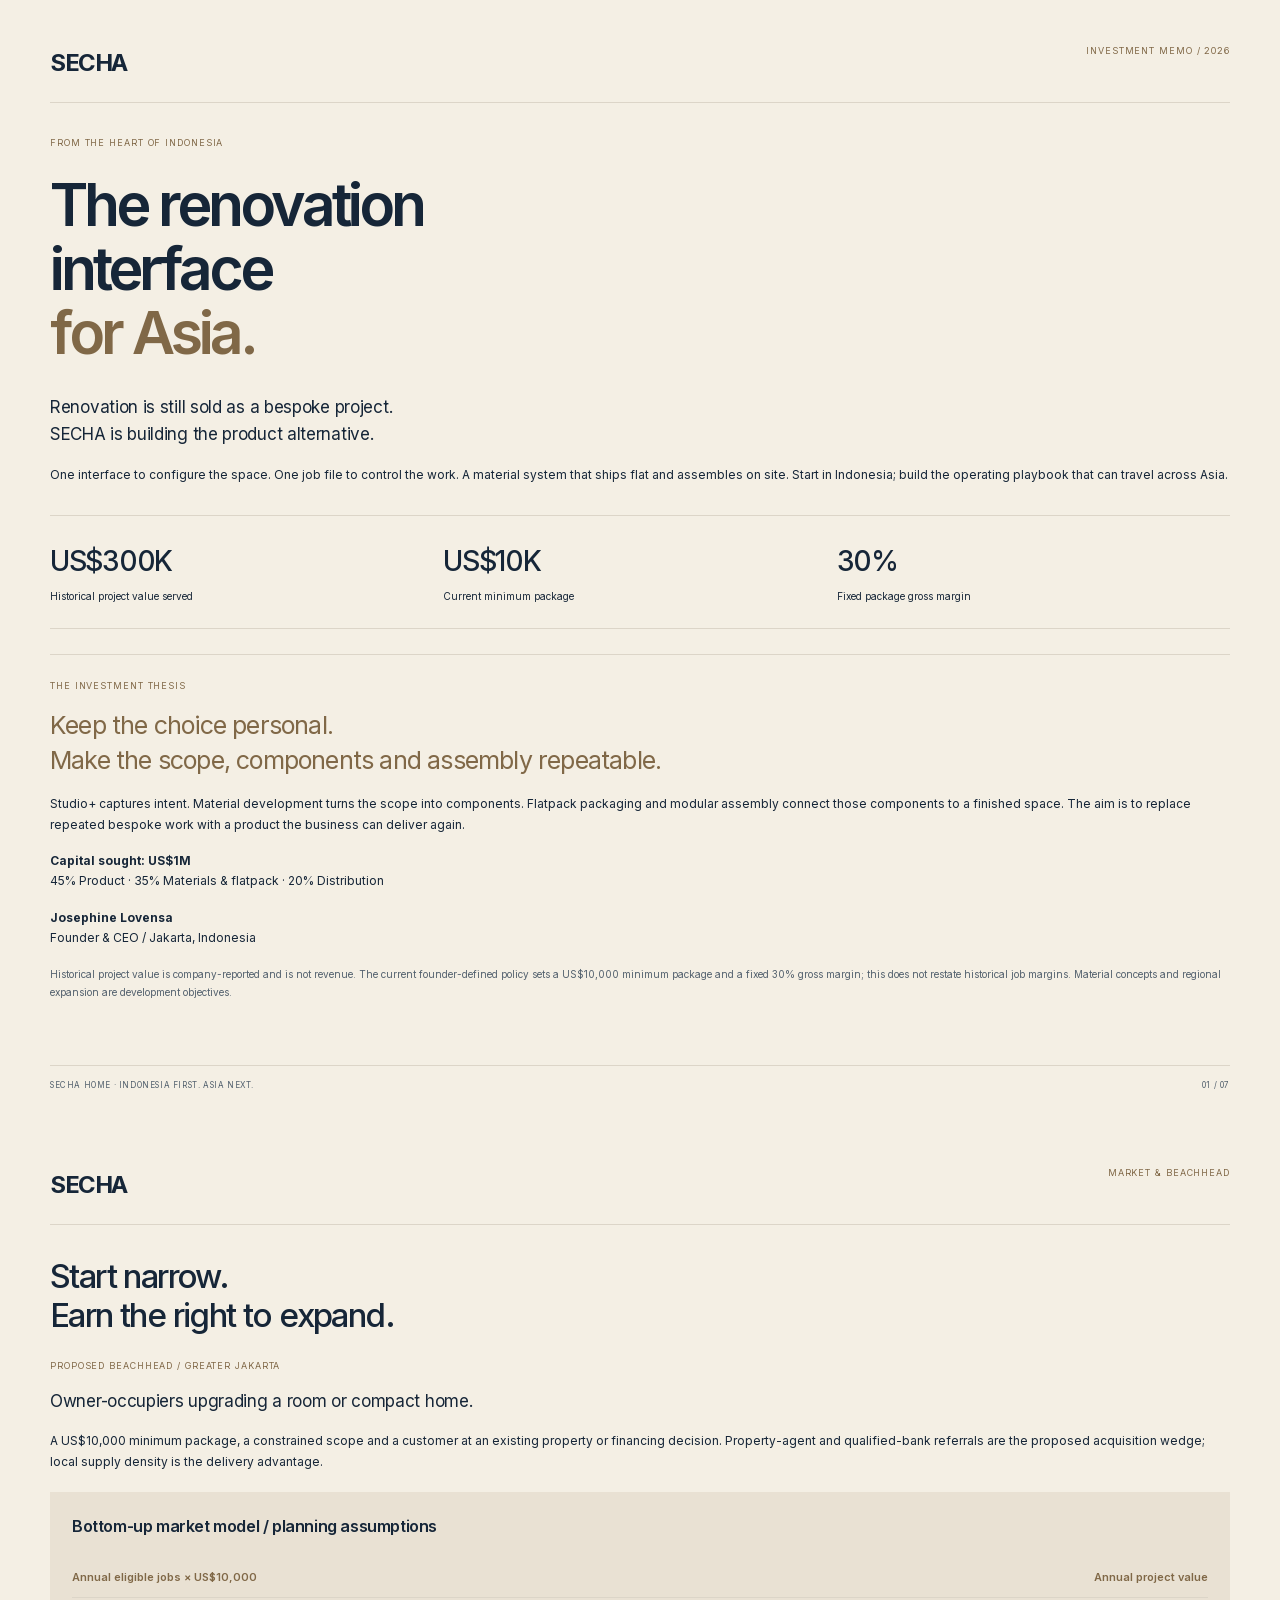
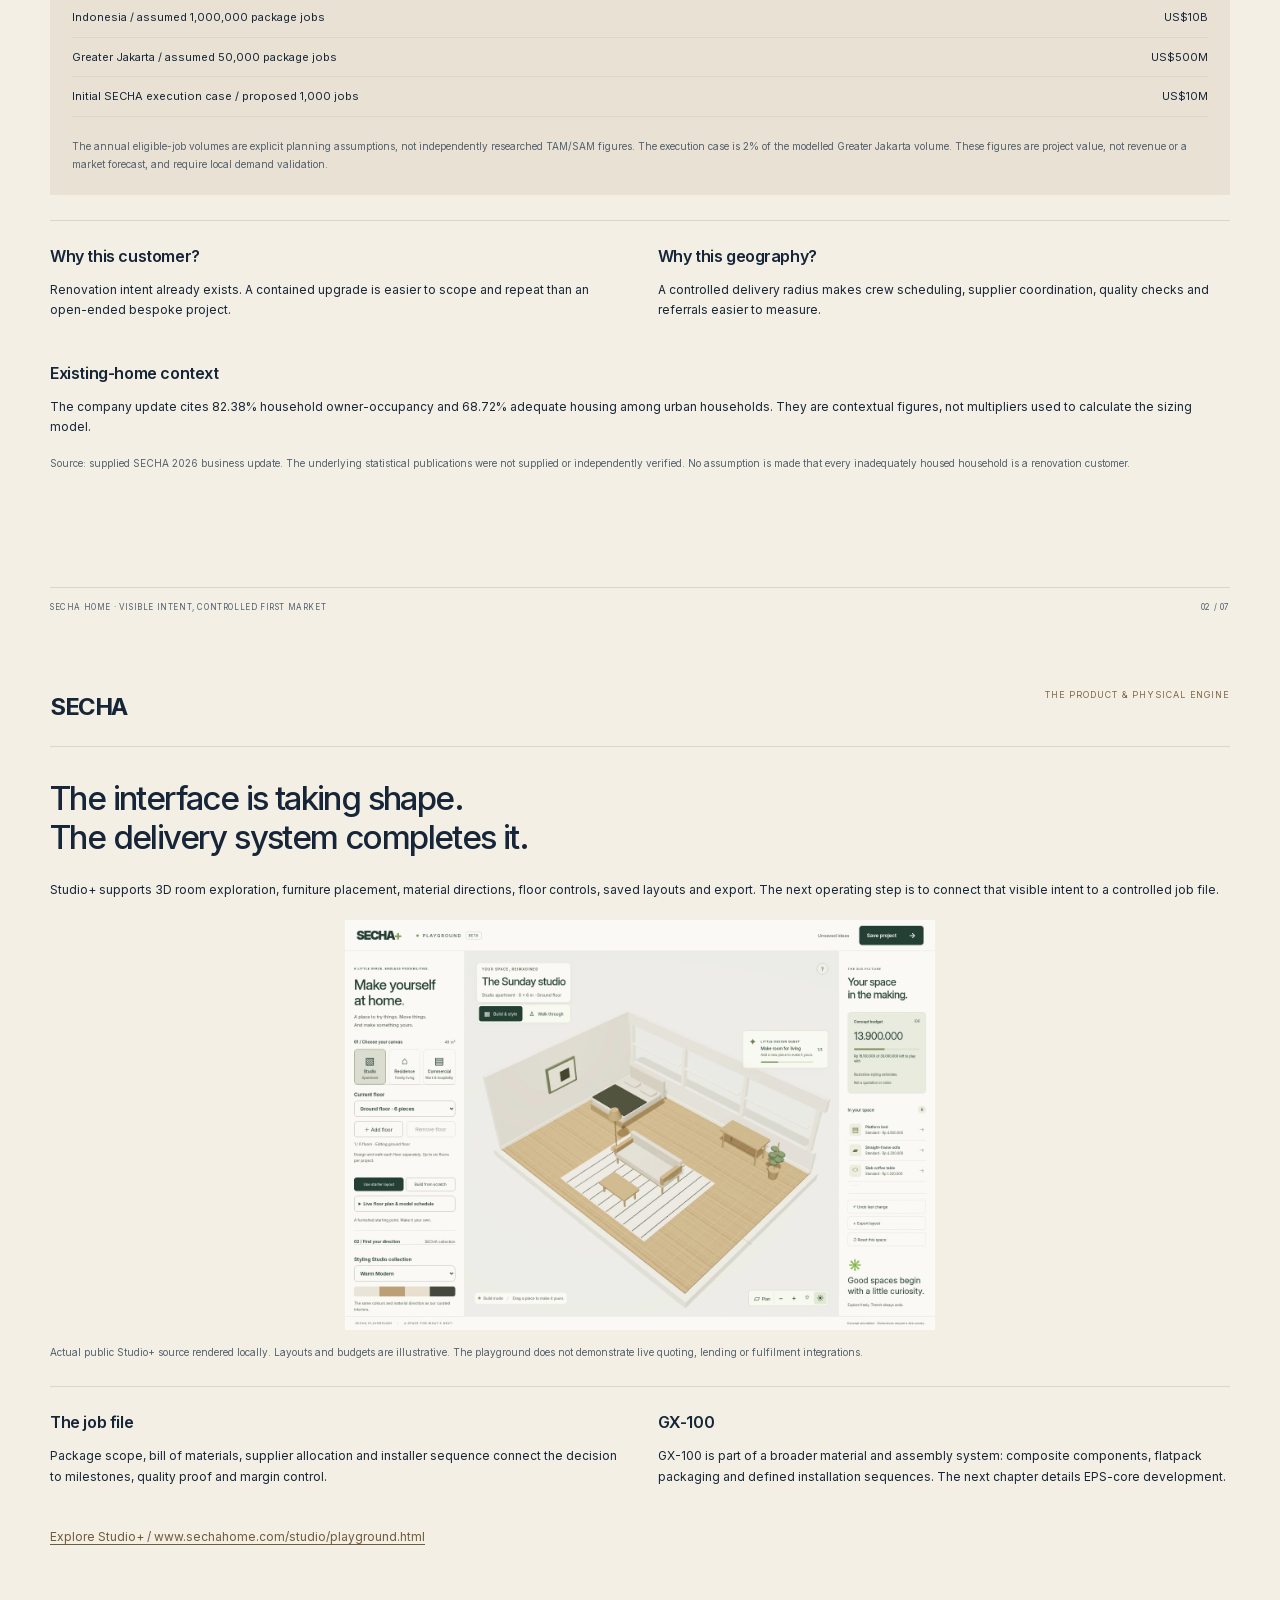
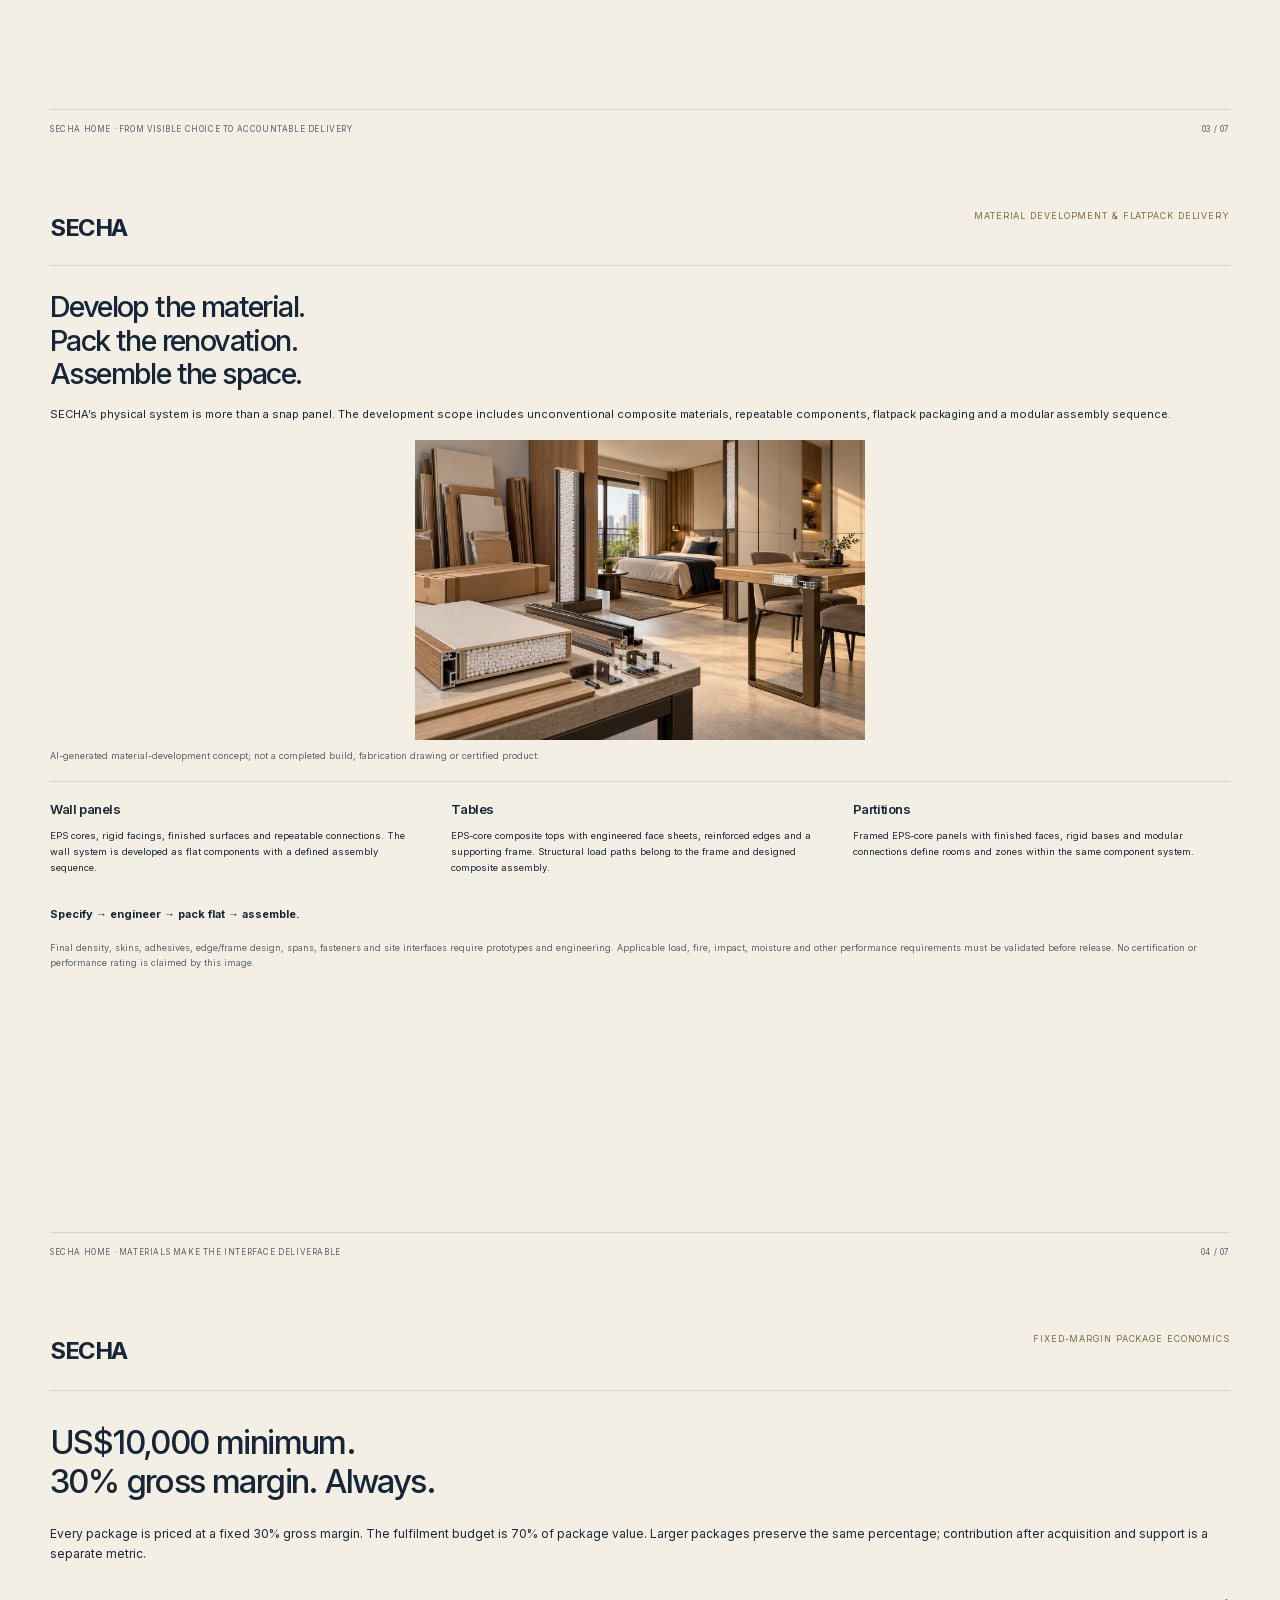
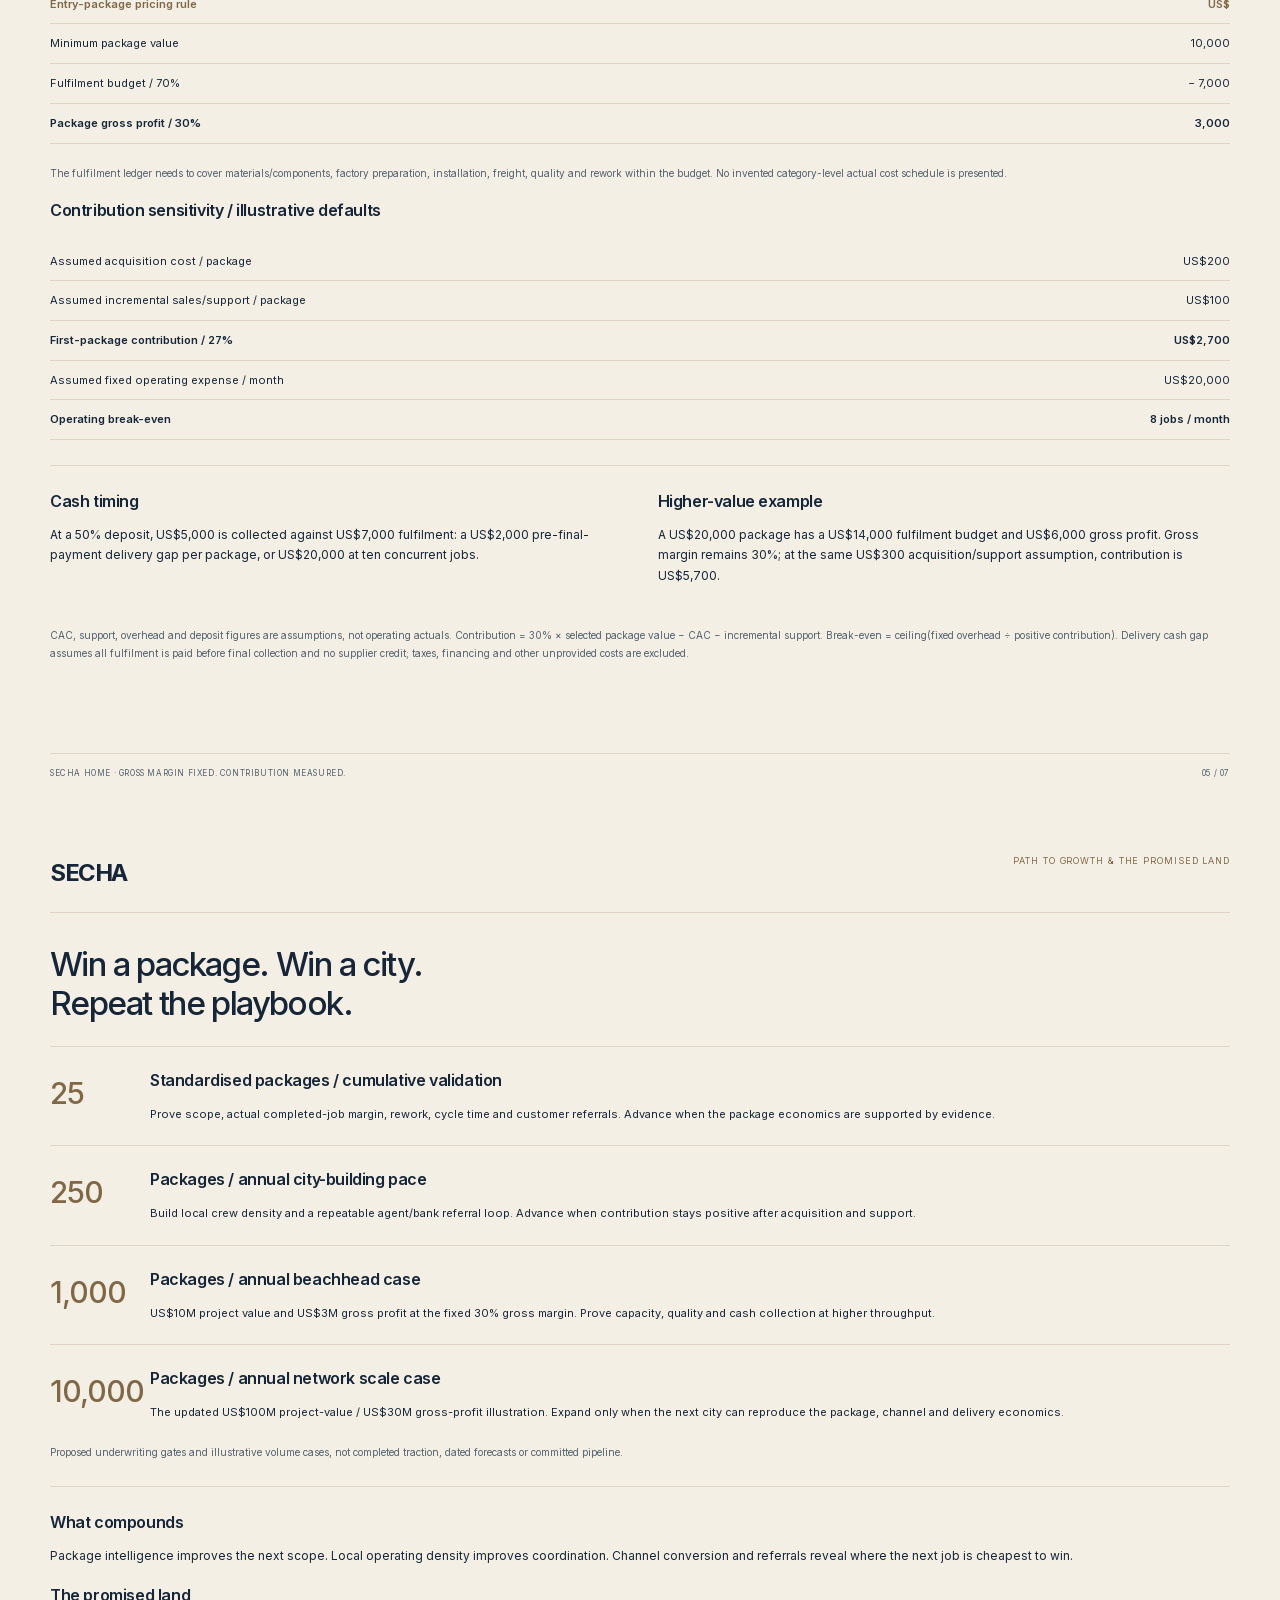
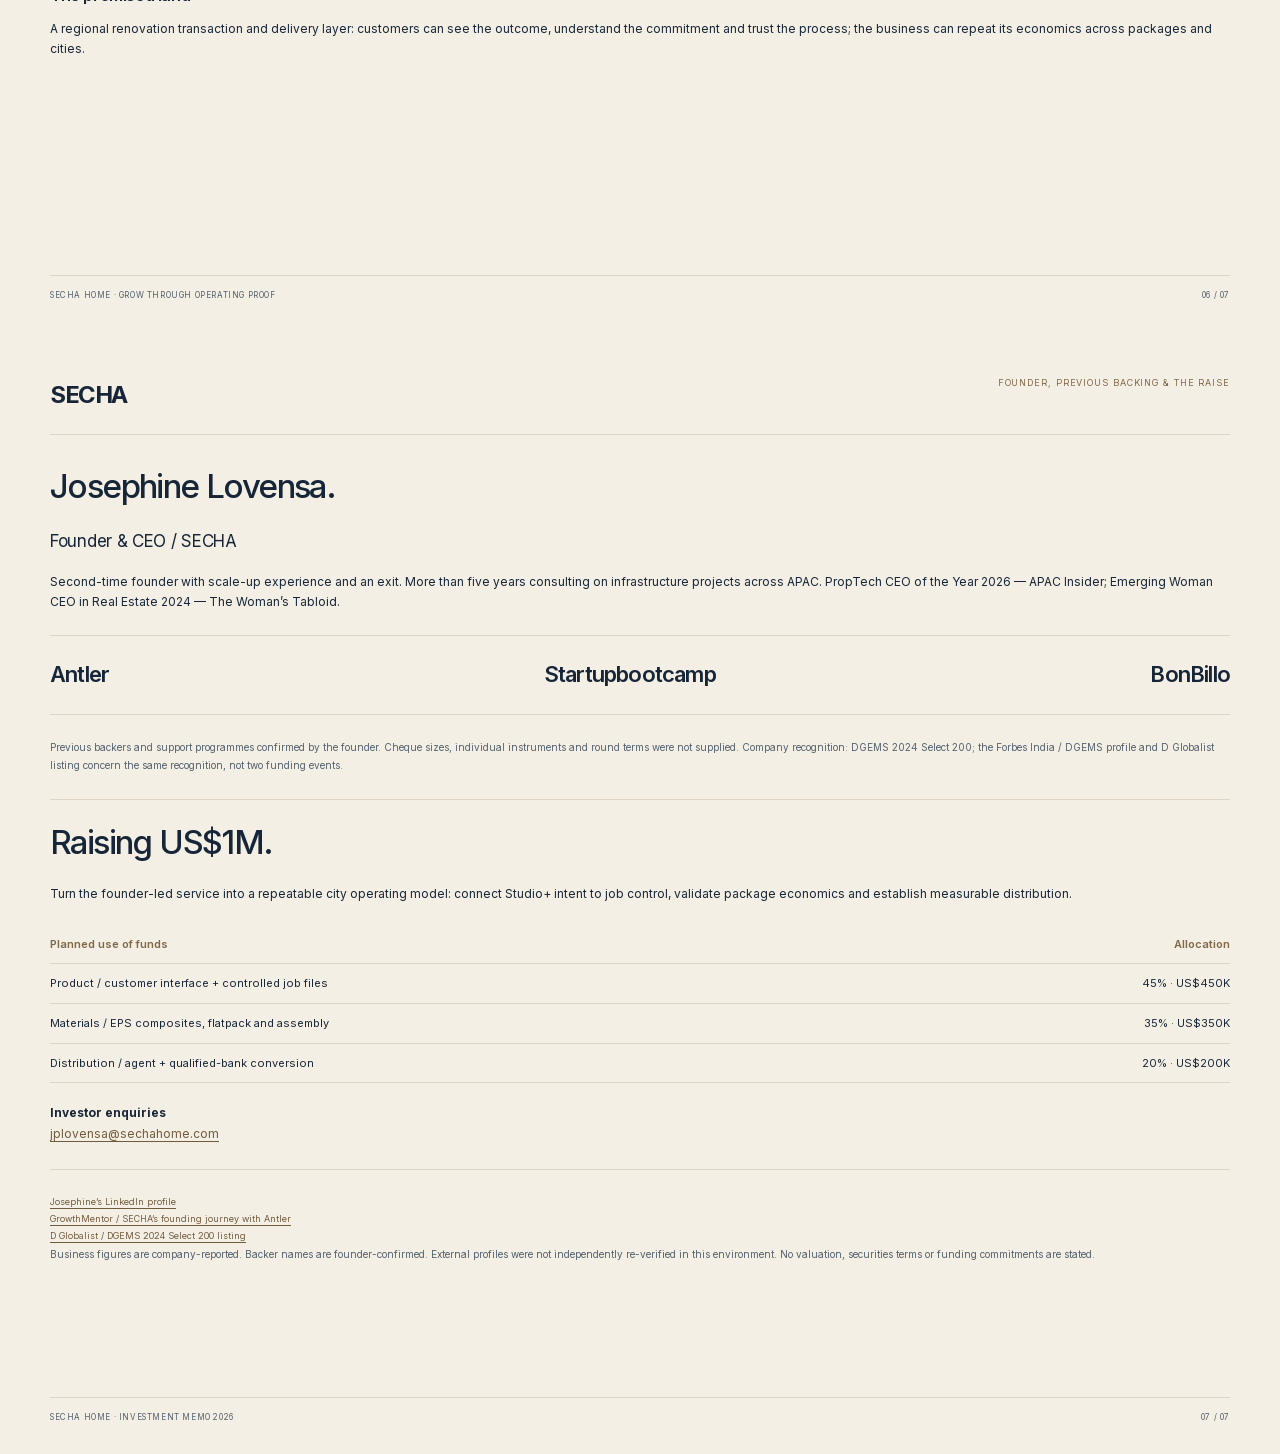
==== commit 759a2fcc: "Expand SECHA flatpack materials and set 10K minimum packages" ====
--- a/docs/investor-brief.html
+++ b/docs/investor-brief.html
@@ -240,6 +240,52 @@
         size: A4;
         margin: 0;
       }
+      .print-material-specs {
+        display: grid;
+        grid-template-columns: repeat(3, 1fr);
+        gap: 24px;
+        margin-bottom: 20px;
+      }
+      .print-material-specs h3 {
+        font-size: 14px;
+      }
+      .print-material-specs p {
+        font-size: 10px;
+        line-height: 1.8;
+      }
+      .material-page {
+        font-size: 11px;
+        line-height: 1.6;
+      }
+      .material-page h2 {
+        font-size: 29px;
+        line-height: 1.15;
+        margin-bottom: 16px;
+      }
+      .material-page header {
+        margin-bottom: 24px;
+      }
+      .material-page .capture {
+        max-height: 300px;
+        margin: 12px 0 8px;
+      }
+      .material-page .rule {
+        margin-top: 18px;
+        padding-top: 18px;
+      }
+      .material-page .small {
+        font-size: 9px;
+        line-height: 1.7;
+      }
+      .material-page .print-material-specs h3 {
+        font-size: 13px;
+        margin-bottom: 8px;
+      }
+      .material-page .print-material-specs p {
+        font-size: 9.5px;
+        line-height: 1.7;
+        margin-bottom: 10px;
+      }
     </style>
   </head>
   <body>
@@ -248,56 +294,54 @@
         <span class="brand">SECHA</span
         ><span class="label">INVESTMENT MEMO / 2026</span>
       </header>
-      <span class="eyebrow">THE RENOVATION UPGRADE</span>
-      <h1>
-        Make renovation<br />repeatable.<br /><em>Build the category.</em>
-      </h1>
+      <span class="eyebrow">FROM THE HEART OF INDONESIA</span>
+      <h1>The renovation<br />interface<br /><em>for Asia.</em></h1>
       <p class="intro">
-        A software-led renovation business.<br />A physical engine built to
-        deliver.
-      </p>
-      <p>
-        Start with a repeatable US$5,000 package in Jakarta. Connect customer
-        choice, project control and GX-100 delivery. Build the city playbook
-        that can travel across Asia.
+        Renovation is still sold as a bespoke project.<br />SECHA is building
+        the product alternative.
+      </p>
+      <p>
+        One interface to configure the space. One job file to control the work.
+        A material system that ships flat and assembles on site. Start in
+        Indonesia; build the operating playbook that can travel across Asia.
       </p>
       <div class="stats">
         <div>
-          <strong>US$300K</strong><span>Project value served to date</span>
-        </div>
-        <div><strong>30%</strong><span>Target package gross margin</span></div>
-        <div>
-          <strong>40%</strong><span>Reported faster modular delivery</span>
-        </div>
+          <strong>US$300K</strong><span>Historical project value served</span>
+        </div>
+        <div><strong>US$10K</strong><span>Current minimum package</span></div>
+        <div><strong>30%</strong><span>Fixed package gross margin</span></div>
       </div>
       <div class="rule">
-        <span class="eyebrow">THE MANIFESTO</span>
+        <span class="eyebrow">THE INVESTMENT THESIS</span>
         <p class="quote">
-          The world doesn’t just need more space.<br />It needs better ways to
-          make it.
+          Keep the choice personal.<br />Make the scope, components and assembly
+          repeatable.
         </p>
         <p>
-          Freedom in the choices. Clarity in the commitment. Discipline in the
-          delivery. The ambition is not to make every space the same, but to
-          make the system behind each space repeatable.
+          Studio+ captures intent. Material development turns the scope into
+          components. Flatpack packaging and modular assembly connect those
+          components to a finished space. The aim is to replace repeated bespoke
+          work with a product the business can deliver again.
         </p>
       </div>
       <p>
-        <strong>Capital sought: US$1M</strong><br />45% Product · 35% GX-100 ·
-        20% Distribution
+        <strong>Capital sought: US$1M</strong><br />45% Product · 35% Materials
+        & flatpack · 20% Distribution
       </p>
       <p>
         <strong>Josephine Lovensa</strong><br />Founder & CEO / Jakarta,
         Indonesia
       </p>
       <p class="small">
-        Company-reported figures. Project value is not recognised revenue. Gross
-        margin is a target, not realised performance. The 40% improvement is not
-        independently verified and its baseline was not supplied. Strategic
-        expansion is an ambition, not a current regional operating footprint.
+        Historical project value is company-reported and is not revenue. The
+        current founder-defined policy sets a US$10,000 minimum package and a
+        fixed 30% gross margin; this does not restate historical job margins.
+        Material concepts and regional expansion are development objectives.
       </p>
       <footer>
-        <span>SECHA HOME · PEOPLE MAKE SPACE.</span><span>01 / 06</span>
+        <span>SECHA HOME · INDONESIA FIRST. ASIA NEXT.</span
+        ><span>01 / 07</span>
       </footer>
     </article>
     <article>
@@ -309,7 +353,7 @@
       <span class="eyebrow">PROPOSED BEACHHEAD / GREATER JAKARTA</span>
       <p class="intro">Owner-occupiers upgrading a room or compact home.</p>
       <p>
-        A US$5,000 target package, a constrained scope and a customer at an
+        A US$10,000 minimum package, a constrained scope and a customer at an
         existing property or financing decision. Property-agent and
         qualified-bank referrals are the proposed acquisition wedge; local
         supply density is the delivery advantage.
@@ -318,20 +362,20 @@
         <h3>Bottom-up market model / planning assumptions</h3>
         <table>
           <tr>
-            <th>Annual eligible jobs × US$5,000</th>
+            <th>Annual eligible jobs × US$10,000</th>
             <th>Annual project value</th>
           </tr>
           <tr>
             <td>Indonesia / assumed 1,000,000 package jobs</td>
-            <td>US$5B</td>
+            <td>US$10B</td>
           </tr>
           <tr>
             <td>Greater Jakarta / assumed 50,000 package jobs</td>
-            <td>US$250M</td>
+            <td>US$500M</td>
           </tr>
           <tr>
             <td>Initial SECHA execution case / proposed 1,000 jobs</td>
-            <td>US$5M</td>
+            <td>US$10M</td>
           </tr>
         </table>
         <p class="small">
@@ -371,7 +415,7 @@
       </p>
       <footer>
         <span>SECHA HOME · VISIBLE INTENT, CONTROLLED FIRST MARKET</span
-        ><span>02 / 06</span>
+        ><span>02 / 07</span>
       </footer>
     </article>
     <article>
@@ -409,9 +453,9 @@
         <div>
           <h3>GX-100</h3>
           <p>
-            Factory-prepared snap panels standardise the shell, furniture and
-            installation sequence. Software defines the promise; the physical
-            system is designed to fulfil it.
+            GX-100 is part of a broader material and assembly system: composite
+            components, flatpack packaging and defined installation sequences.
+            The next chapter details EPS-core development.
           </p>
         </div>
       </div>
@@ -422,41 +466,103 @@
       </p>
       <footer>
         <span>SECHA HOME · FROM VISIBLE CHOICE TO ACCOUNTABLE DELIVERY</span
-        ><span>03 / 06</span>
+        ><span>03 / 07</span>
+      </footer>
+    </article>
+    <article class="material-page">
+      <header>
+        <span class="brand">SECHA</span
+        ><span class="label">MATERIAL DEVELOPMENT & FLATPACK DELIVERY</span>
+      </header>
+      <h2>
+        Develop the material.<br />Pack the renovation.<br />Assemble the space.
+      </h2>
+      <p>
+        SECHA’s physical system is more than a snap panel. The development scope
+        includes unconventional composite materials, repeatable components,
+        flatpack packaging and a modular assembly sequence.
+      </p>
+      <img
+        class="capture"
+        src="../assets/materials/eps-flatpack-concept.png"
+        alt="Realistic development concept showing EPS-core wall and partition panels, framed table, flatpack cartons and assembly hardware"
+      />
+      <p class="small">
+        AI-generated material-development concept; not a completed build,
+        fabrication drawing or certified product.
+      </p>
+      <div class="print-material-specs rule">
+        <div>
+          <h3>Wall panels</h3>
+          <p>
+            EPS cores, rigid facings, finished surfaces and repeatable
+            connections. The wall system is developed as flat components with a
+            defined assembly sequence.
+          </p>
+        </div>
+        <div>
+          <h3>Tables</h3>
+          <p>
+            EPS-core composite tops with engineered face sheets, reinforced
+            edges and a supporting frame. Structural load paths belong to the
+            frame and designed composite assembly.
+          </p>
+        </div>
+        <div>
+          <h3>Partitions</h3>
+          <p>
+            Framed EPS-core panels with finished faces, rigid bases and modular
+            connections define rooms and zones within the same component system.
+          </p>
+        </div>
+      </div>
+      <p><strong>Specify → engineer → pack flat → assemble.</strong></p>
+      <p class="small">
+        Final density, skins, adhesives, edge/frame design, spans, fasteners and
+        site interfaces require prototypes and engineering. Applicable load,
+        fire, impact, moisture and other performance requirements must be
+        validated before release. No certification or performance rating is
+        claimed by this image.
+      </p>
+      <footer>
+        <span>SECHA HOME · MATERIALS MAKE THE INTERFACE DELIVERABLE</span
+        ><span>04 / 07</span>
       </footer>
     </article>
     <article>
       <header>
         <span class="brand">SECHA</span
-        ><span class="label">DETAILED UNIT ECONOMICS</span>
+        ><span class="label">FIXED-MARGIN PACKAGE ECONOMICS</span>
       </header>
-      <h2>Design the margin.<br />Prove the cash engine.</h2>
-      <p>
-        Renovation delivery is the business. Financing supports affordability
-        and conversion; no lending income is assumed in this model.
+      <h2>US$10,000 minimum.<br />30% gross margin. Always.</h2>
+      <p>
+        Every package is priced at a fixed 30% gross margin. The fulfilment
+        budget is 70% of package value. Larger packages preserve the same
+        percentage; contribution after acquisition and support is a separate
+        metric.
       </p>
       <table>
         <tr>
-          <th>Company target / per package</th>
+          <th>Entry-package pricing rule</th>
           <th>US$</th>
         </tr>
         <tr>
-          <td>Package value</td>
-          <td>5,000</td>
-        </tr>
-        <tr>
-          <td>Fulfilment envelope</td>
-          <td>− 3,500</td>
+          <td>Minimum package value</td>
+          <td>10,000</td>
+        </tr>
+        <tr>
+          <td>Fulfilment budget / 70%</td>
+          <td>− 7,000</td>
         </tr>
         <tr class="row-strong">
-          <td>Target gross profit / 30%</td>
-          <td>1,500</td>
+          <td>Package gross profit / 30%</td>
+          <td>3,000</td>
         </tr>
       </table>
       <p class="small">
-        The fulfilment ledger needs to reconcile materials/modules, factory
-        preparation, installation, freight, quality and rework to the US$3,500
-        envelope. No category-level actuals were supplied.
+        The fulfilment ledger needs to cover materials/components, factory
+        preparation, installation, freight, quality and rework within the
+        budget. No invented category-level actual cost schedule is presented.
       </p>
       <h3>Contribution sensitivity / illustrative defaults</h3>
       <table>
@@ -469,8 +575,8 @@
           <td>US$100</td>
         </tr>
         <tr class="row-strong">
-          <td>First-package contribution / 24%</td>
-          <td>US$1,200</td>
+          <td>First-package contribution / 27%</td>
+          <td>US$2,700</td>
         </tr>
         <tr>
           <td>Assumed fixed operating expense / month</td>
@@ -478,40 +584,38 @@
         </tr>
         <tr class="row-strong">
           <td>Operating break-even</td>
-          <td>17 jobs / month</td>
+          <td>8 jobs / month</td>
         </tr>
       </table>
       <div class="grid rule">
         <div>
           <h3>Cash timing</h3>
           <p>
-            At a 50% deposit, US$2,500 is collected against US$3,500 fulfilment
-            cost: a US$1,000 pre-final-payment delivery gap per package, or
-            US$10,000 at ten concurrent jobs.
-          </p>
-        </div>
-        <div>
-          <h3>What has to hold</h3>
-          <p>
-            Acquisition, support and rework must leave positive contribution.
-            Deposits and supplier terms must support throughput without
-            uncontrolled cash consumption.
-          </p>
-        </div>
-      </div>
-      <p class="small">
-        All CAC, support, overhead and deposit figures above are modelling
-        assumptions, not operating actuals. Contribution = US$1,500 − CAC −
+            At a 50% deposit, US$5,000 is collected against US$7,000 fulfilment:
+            a US$2,000 pre-final-payment delivery gap per package, or US$20,000
+            at ten concurrent jobs.
+          </p>
+        </div>
+        <div>
+          <h3>Higher-value example</h3>
+          <p>
+            A US$20,000 package has a US$14,000 fulfilment budget and US$6,000
+            gross profit. Gross margin remains 30%; at the same US$300
+            acquisition/support assumption, contribution is US$5,700.
+          </p>
+        </div>
+      </div>
+      <p class="small">
+        CAC, support, overhead and deposit figures are assumptions, not
+        operating actuals. Contribution = 30% × selected package value − CAC −
         incremental support. Break-even = ceiling(fixed overhead ÷ positive
-        contribution). Cash gap assumes all fulfilment is paid before final
-        collection and no supplier credit; it excludes acquisition costs,
-        overhead, taxes, financing, cancellations and other unprovided costs.
+        contribution). Delivery cash gap assumes all fulfilment is paid before
+        final collection and no supplier credit; taxes, financing and other
+        unprovided costs are excluded.
       </p>
       <footer>
-        <span
-          >SECHA HOME · GROSS PROFIT IS THE START, CONTRIBUTION IS THE
-          TEST</span
-        ><span>04 / 06</span>
+        <span>SECHA HOME · GROSS MARGIN FIXED. CONTRIBUTION MEASURED.</span
+        ><span>05 / 07</span>
       </footer>
     </article>
     <article>
@@ -547,8 +651,8 @@
         <div>
           <h3>Packages / annual beachhead case</h3>
           <p>
-            US$5M project value and US$1.5M gross profit if the 30% target
-            margin holds. Prove capacity, quality and cash collection at higher
+            US$10M project value and US$3M gross profit at the fixed 30% gross
+            margin. Prove capacity, quality and cash collection at higher
             throughput.
           </p>
         </div>
@@ -558,7 +662,7 @@
         <div>
           <h3>Packages / annual network scale case</h3>
           <p>
-            The supplied US$50M project-value / US$15M gross-profit
+            The updated US$100M project-value / US$30M gross-profit
             illustration. Expand only when the next city can reproduce the
             package, channel and delivery economics.
           </p>
@@ -584,7 +688,7 @@
       </div>
       <footer>
         <span>SECHA HOME · GROW THROUGH OPERATING PROOF</span
-        ><span>05 / 06</span>
+        ><span>06 / 07</span>
       </footer>
     </article>
     <article>
@@ -626,7 +730,7 @@
           <td>45% · US$450K</td>
         </tr>
         <tr>
-          <td>GX-100 / scope, cost and delivery consistency</td>
+          <td>Materials / EPS composites, flatpack and assembly</td>
           <td>35% · US$350K</td>
         </tr>
         <tr>
@@ -658,7 +762,7 @@
         commitments are stated.
       </p>
       <footer>
-        <span>SECHA HOME · INVESTMENT MEMO 2026</span><span>06 / 06</span>
+        <span>SECHA HOME · INVESTMENT MEMO 2026</span><span>07 / 07</span>
       </footer>
     </article>
   </body>
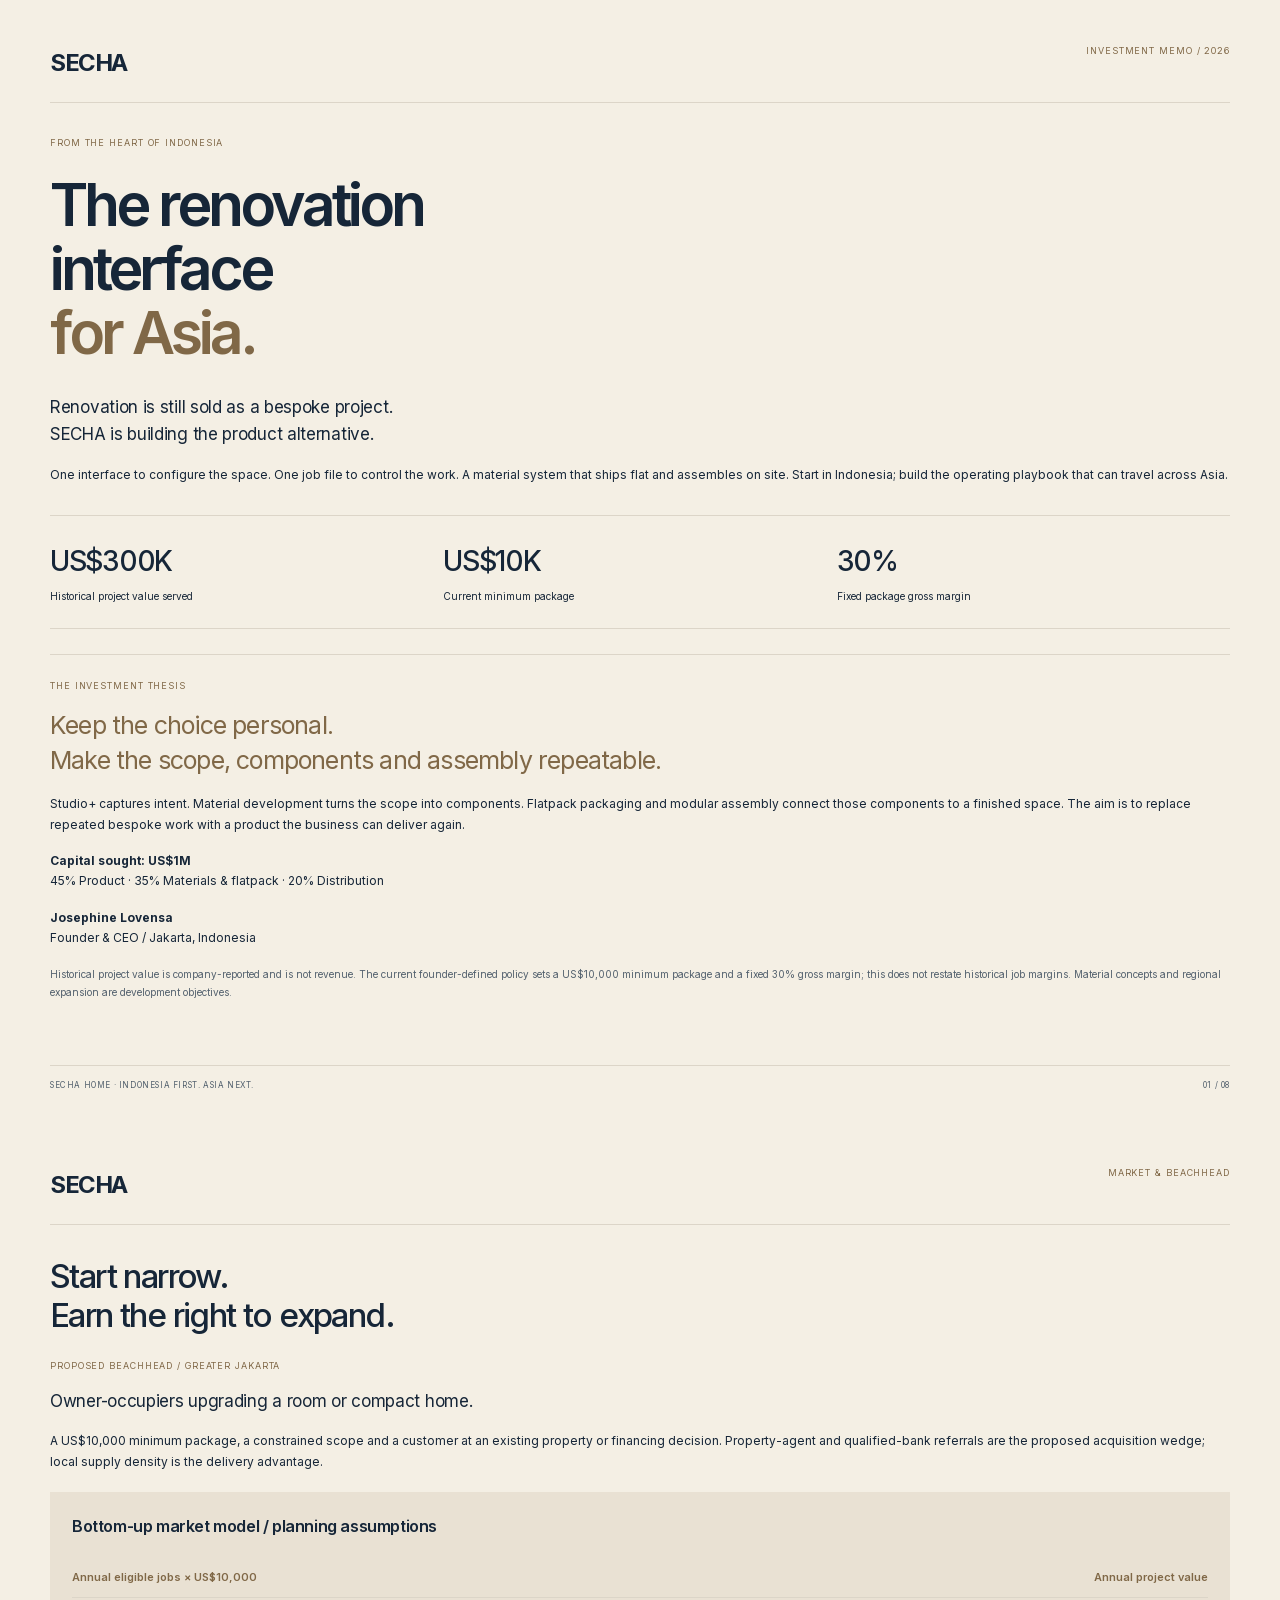
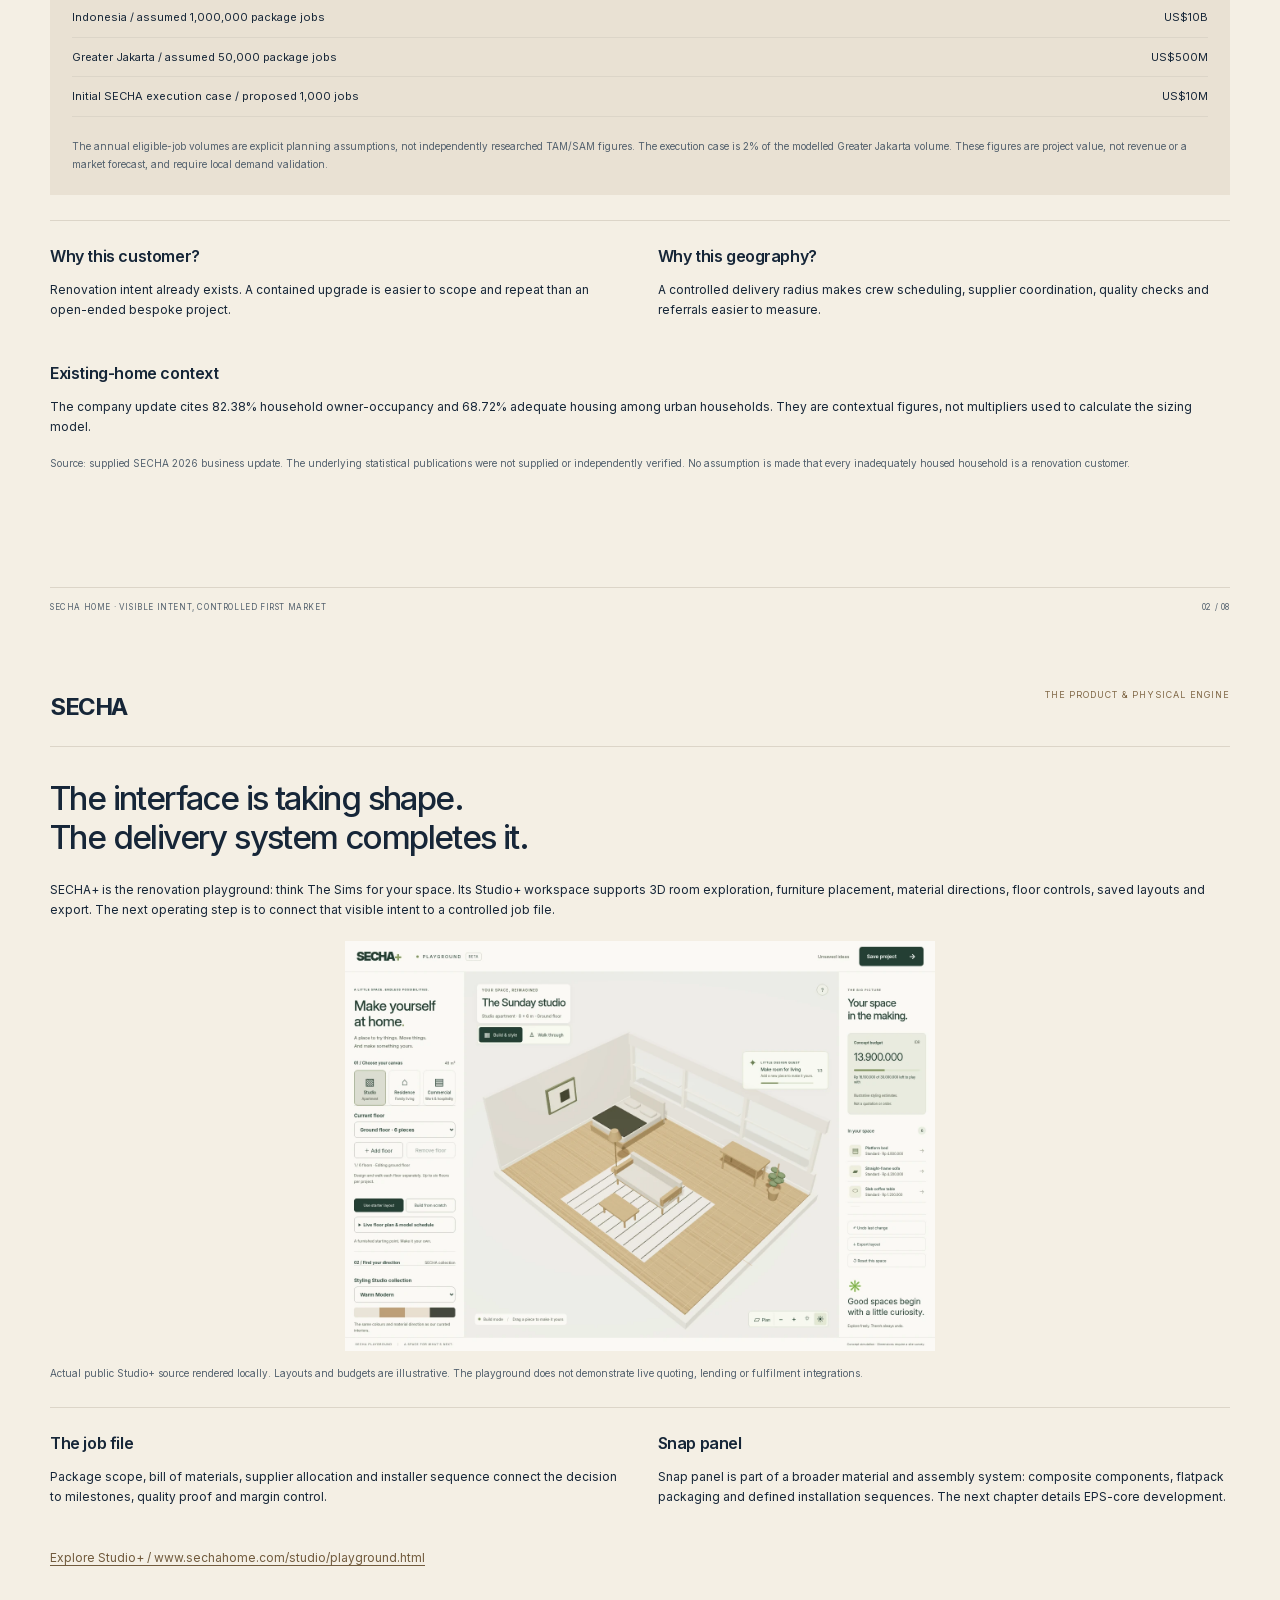
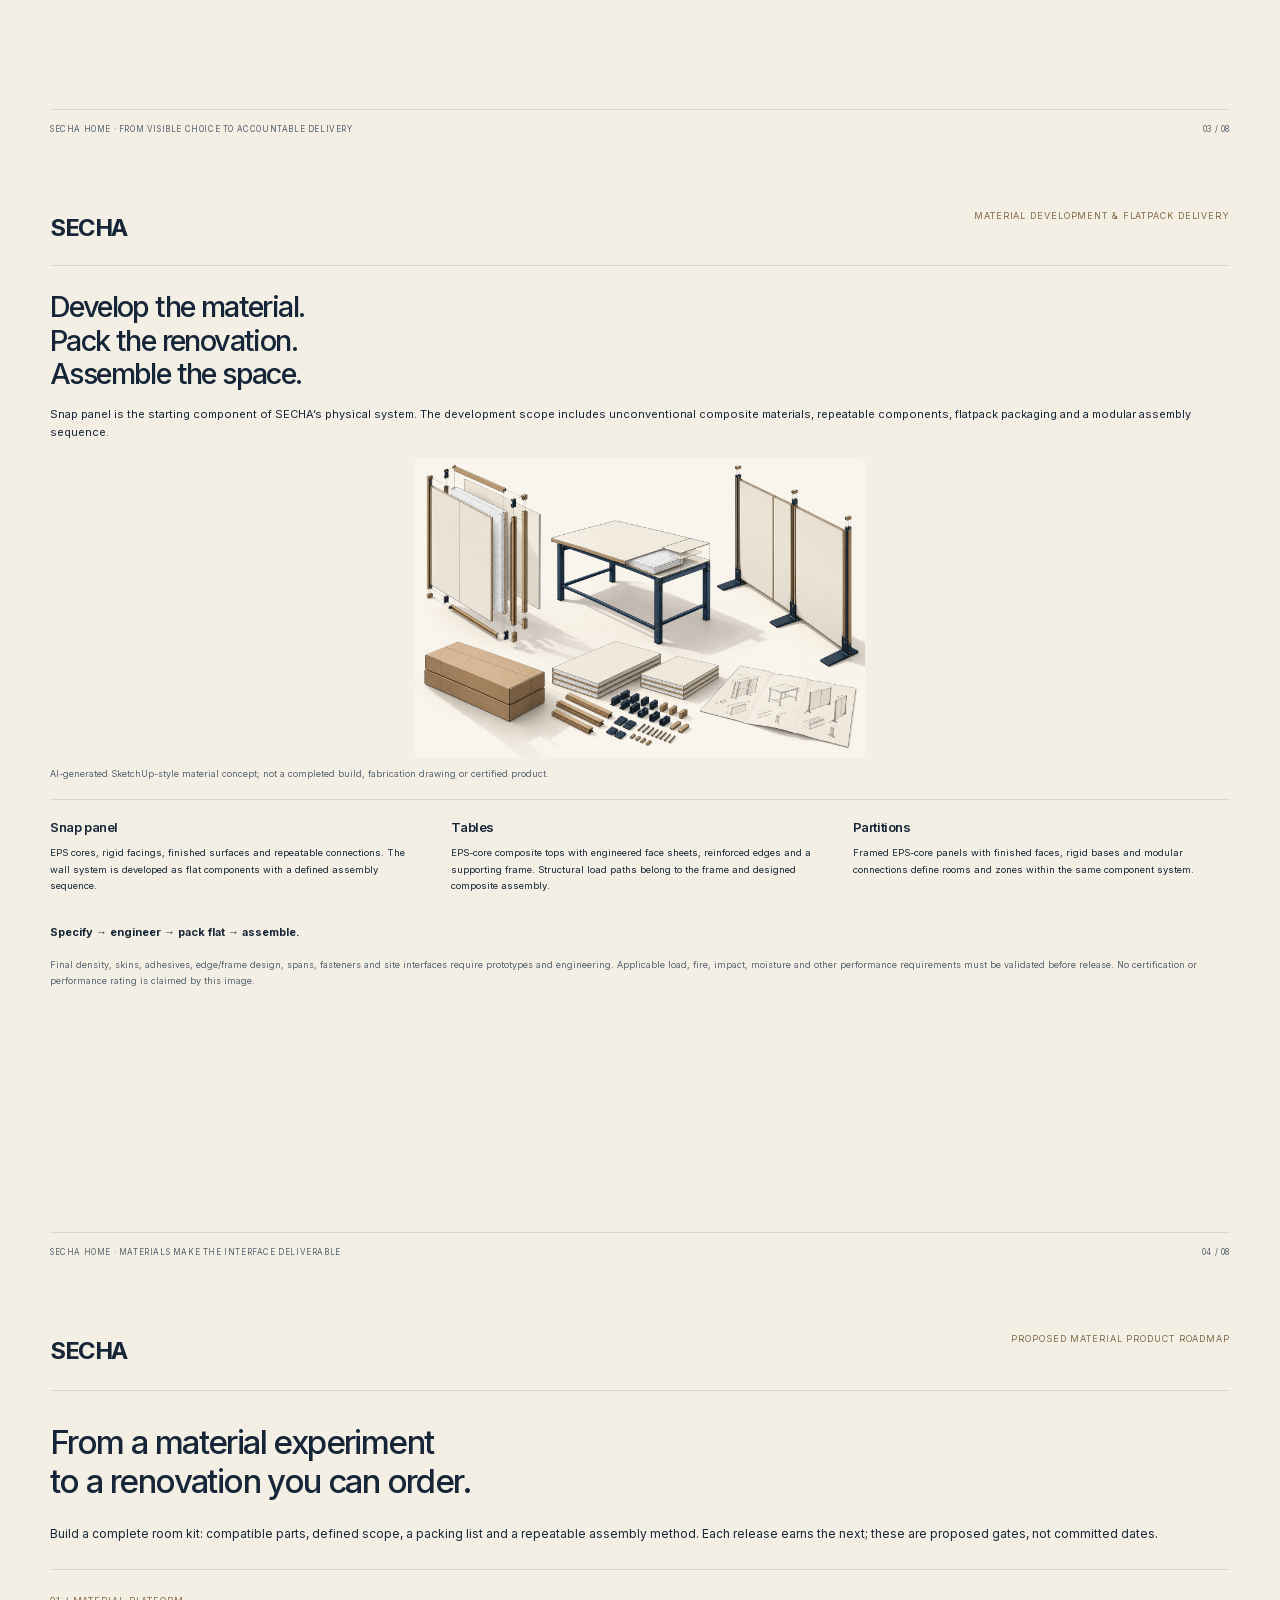
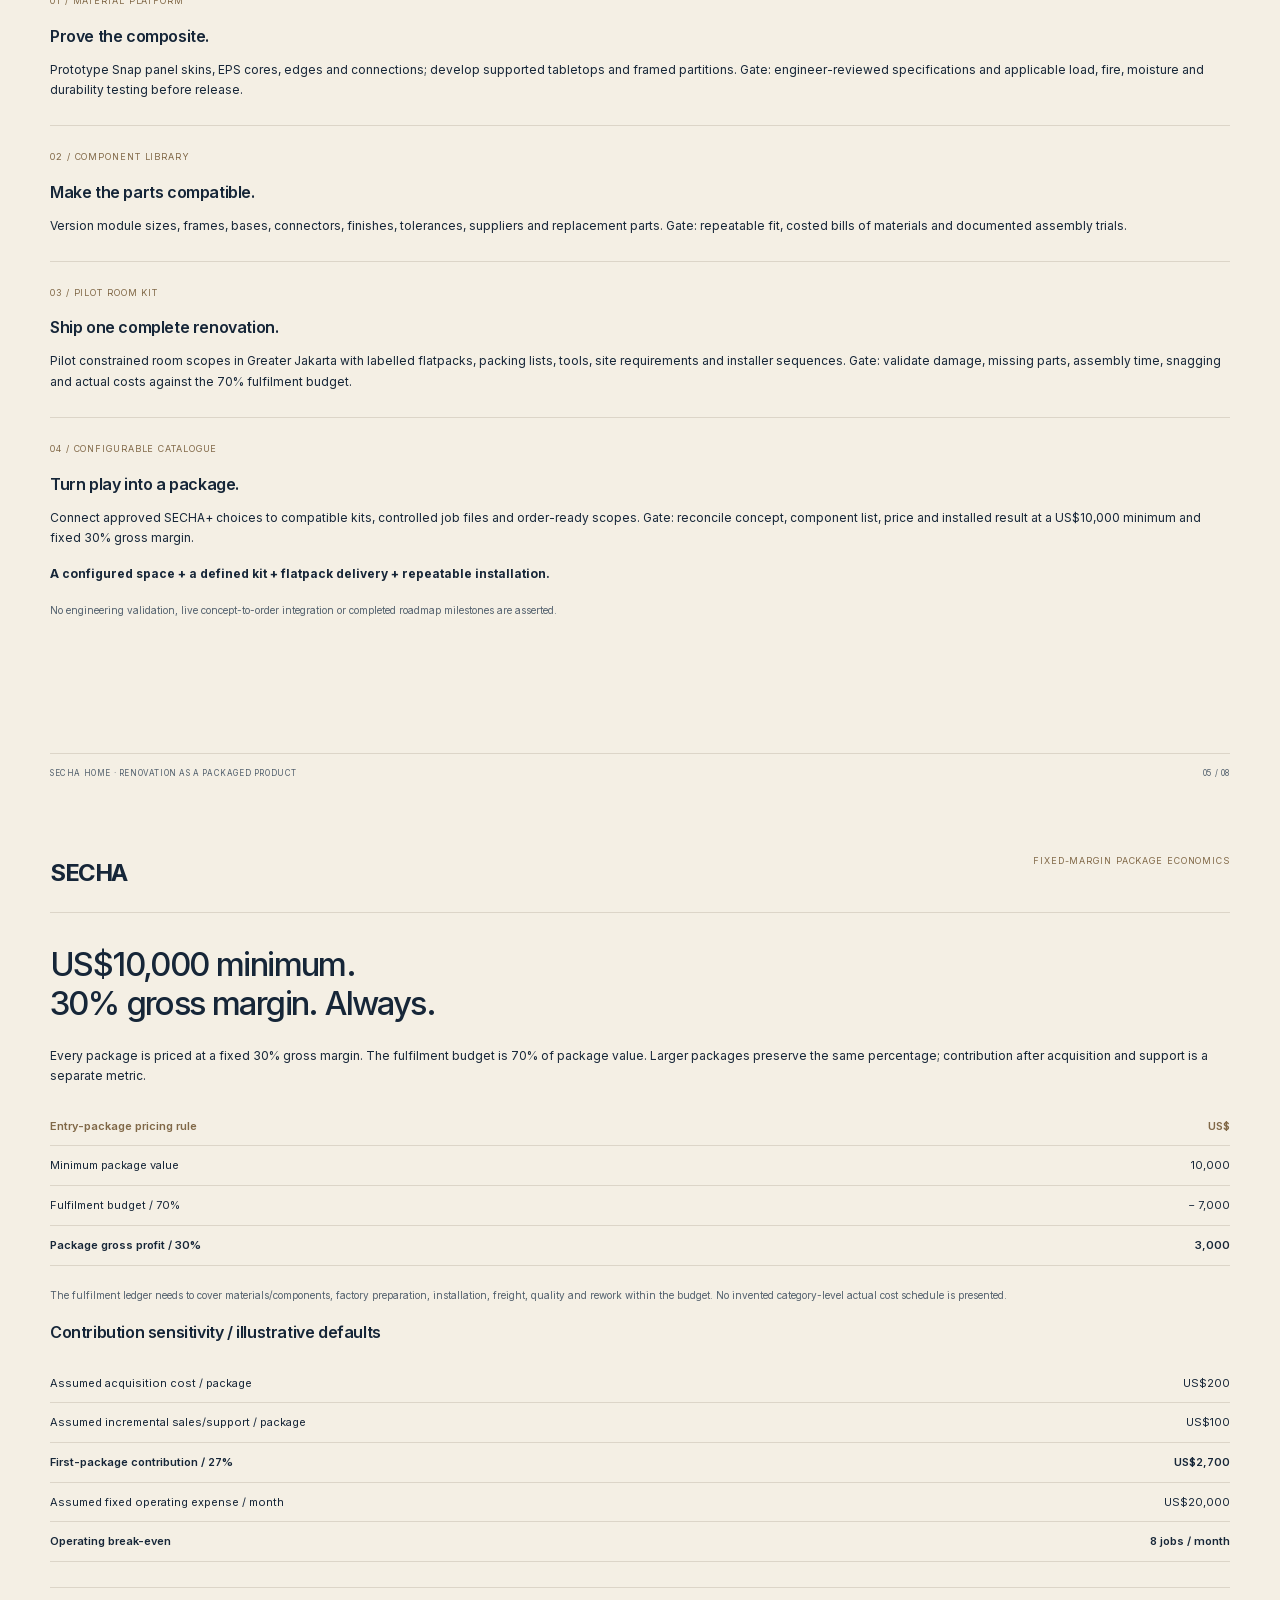
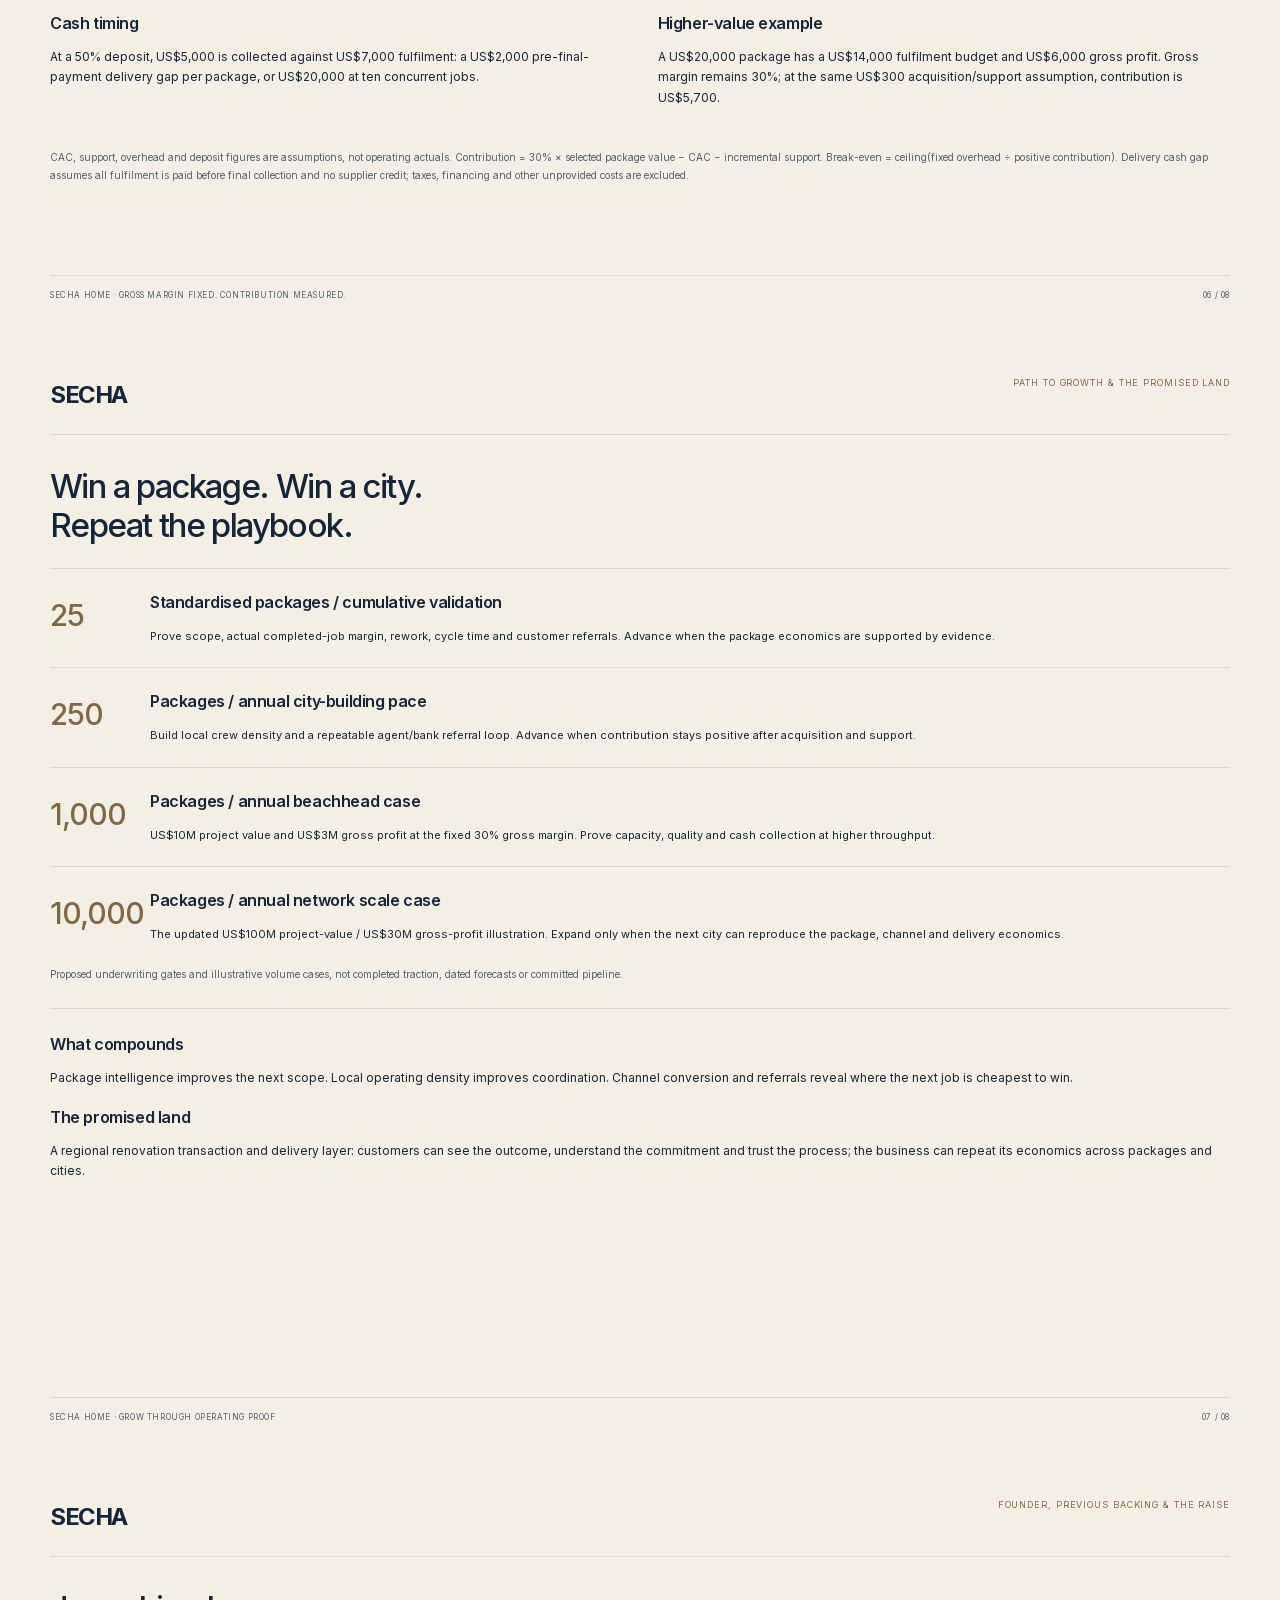
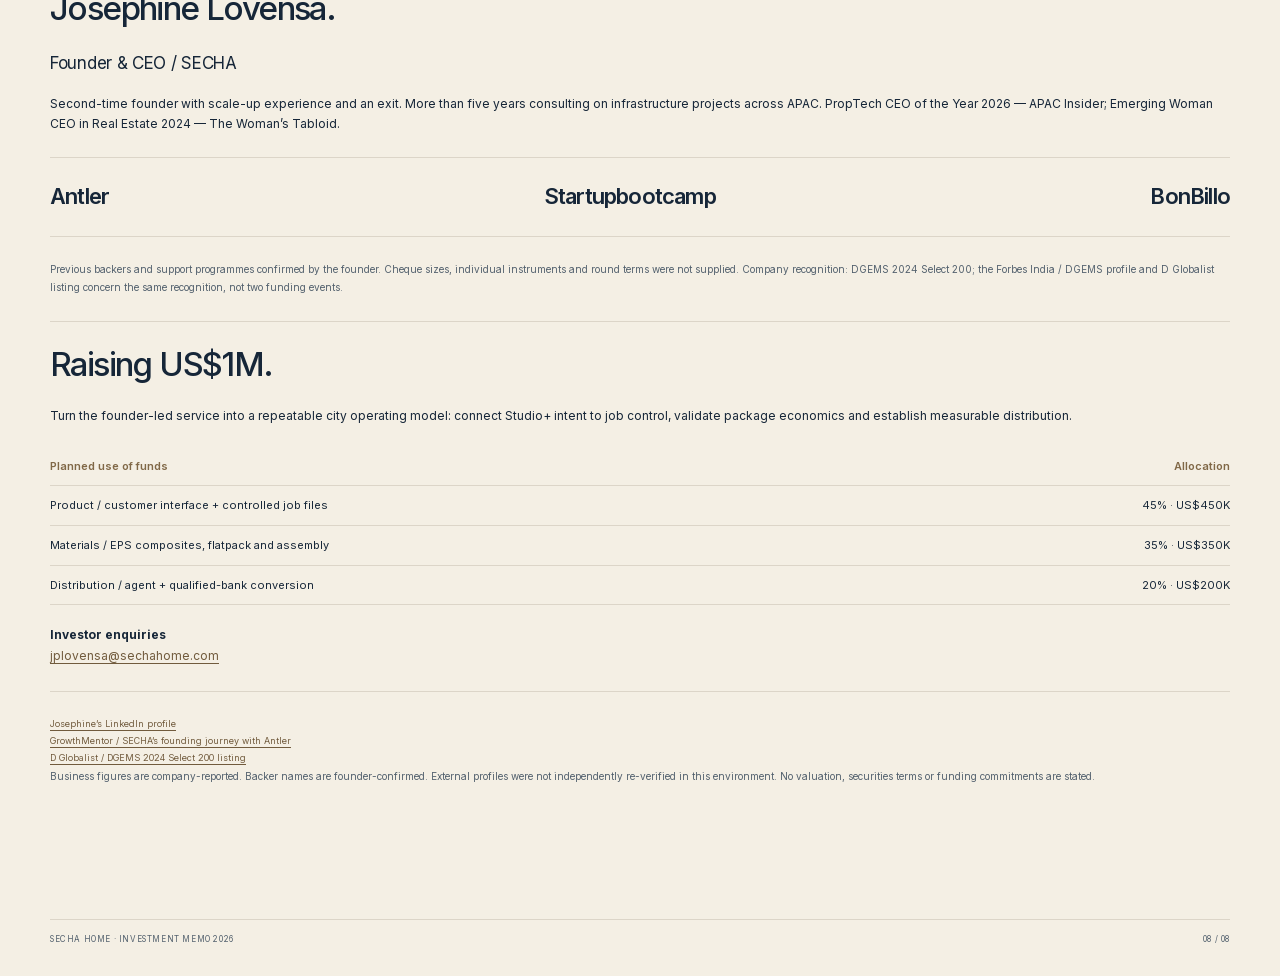
==== commit a2245f17: "Create original SECHA+ interface film and Snap panel product roadmap" ====
--- a/docs/investor-brief.html
+++ b/docs/investor-brief.html
@@ -341,7 +341,7 @@
       </p>
       <footer>
         <span>SECHA HOME · INDONESIA FIRST. ASIA NEXT.</span
-        ><span>01 / 07</span>
+        ><span>01 / 08</span>
       </footer>
     </article>
     <article>
@@ -415,7 +415,7 @@
       </p>
       <footer>
         <span>SECHA HOME · VISIBLE INTENT, CONTROLLED FIRST MARKET</span
-        ><span>02 / 07</span>
+        ><span>02 / 08</span>
       </footer>
     </article>
     <article>
@@ -427,9 +427,11 @@
         The interface is taking shape.<br />The delivery system completes it.
       </h2>
       <p>
-        Studio+ supports 3D room exploration, furniture placement, material
-        directions, floor controls, saved layouts and export. The next operating
-        step is to connect that visible intent to a controlled job file.
+        SECHA+ is the renovation playground: think The Sims for your space. Its
+        Studio+ workspace supports 3D room exploration, furniture placement,
+        material directions, floor controls, saved layouts and export. The next
+        operating step is to connect that visible intent to a controlled job
+        file.
       </p>
       <img
         class="capture"
@@ -451,11 +453,11 @@
           </p>
         </div>
         <div>
-          <h3>GX-100</h3>
-          <p>
-            GX-100 is part of a broader material and assembly system: composite
-            components, flatpack packaging and defined installation sequences.
-            The next chapter details EPS-core development.
+          <h3>Snap panel</h3>
+          <p>
+            Snap panel is part of a broader material and assembly system:
+            composite components, flatpack packaging and defined installation
+            sequences. The next chapter details EPS-core development.
           </p>
         </div>
       </div>
@@ -466,7 +468,7 @@
       </p>
       <footer>
         <span>SECHA HOME · FROM VISIBLE CHOICE TO ACCOUNTABLE DELIVERY</span
-        ><span>03 / 07</span>
+        ><span>03 / 08</span>
       </footer>
     </article>
     <article class="material-page">
@@ -478,22 +480,23 @@
         Develop the material.<br />Pack the renovation.<br />Assemble the space.
       </h2>
       <p>
-        SECHA’s physical system is more than a snap panel. The development scope
-        includes unconventional composite materials, repeatable components,
-        flatpack packaging and a modular assembly sequence.
+        Snap panel is the starting component of SECHA’s physical system. The
+        development scope includes unconventional composite materials,
+        repeatable components, flatpack packaging and a modular assembly
+        sequence.
       </p>
       <img
         class="capture"
-        src="../assets/materials/eps-flatpack-concept.png"
-        alt="Realistic development concept showing EPS-core wall and partition panels, framed table, flatpack cartons and assembly hardware"
+        src="../assets/materials/snap-panel-sketchup-concept.png"
+        alt="SketchUp-style exploded development concept showing EPS-core wall and partition panels, framed table, flatpack cartons and assembly hardware"
       />
       <p class="small">
-        AI-generated material-development concept; not a completed build,
+        AI-generated SketchUp-style material concept; not a completed build,
         fabrication drawing or certified product.
       </p>
       <div class="print-material-specs rule">
         <div>
-          <h3>Wall panels</h3>
+          <h3>Snap panel</h3>
           <p>
             EPS cores, rigid facings, finished surfaces and repeatable
             connections. The wall system is developed as flat components with a
@@ -526,7 +529,72 @@
       </p>
       <footer>
         <span>SECHA HOME · MATERIALS MAKE THE INTERFACE DELIVERABLE</span
-        ><span>04 / 07</span>
+        ><span>04 / 08</span>
+      </footer>
+    </article>
+    <article>
+      <header>
+        <span class="brand">SECHA</span
+        ><span class="label">PROPOSED MATERIAL PRODUCT ROADMAP</span>
+      </header>
+      <h2>From a material experiment<br />to a renovation you can order.</h2>
+      <p>
+        Build a complete room kit: compatible parts, defined scope, a packing
+        list and a repeatable assembly method. Each release earns the next;
+        these are proposed gates, not committed dates.
+      </p>
+      <div class="rule">
+        <span class="eyebrow">01 / MATERIAL PLATFORM</span>
+        <h3>Prove the composite.</h3>
+        <p>
+          Prototype Snap panel skins, EPS cores, edges and connections; develop
+          supported tabletops and framed partitions. Gate: engineer-reviewed
+          specifications and applicable load, fire, moisture and durability
+          testing before release.
+        </p>
+      </div>
+      <div class="rule">
+        <span class="eyebrow">02 / COMPONENT LIBRARY</span>
+        <h3>Make the parts compatible.</h3>
+        <p>
+          Version module sizes, frames, bases, connectors, finishes, tolerances,
+          suppliers and replacement parts. Gate: repeatable fit, costed bills of
+          materials and documented assembly trials.
+        </p>
+      </div>
+      <div class="rule">
+        <span class="eyebrow">03 / PILOT ROOM KIT</span>
+        <h3>Ship one complete renovation.</h3>
+        <p>
+          Pilot constrained room scopes in Greater Jakarta with labelled
+          flatpacks, packing lists, tools, site requirements and installer
+          sequences. Gate: validate damage, missing parts, assembly time,
+          snagging and actual costs against the 70% fulfilment budget.
+        </p>
+      </div>
+      <div class="rule">
+        <span class="eyebrow">04 / CONFIGURABLE CATALOGUE</span>
+        <h3>Turn play into a package.</h3>
+        <p>
+          Connect approved SECHA+ choices to compatible kits, controlled job
+          files and order-ready scopes. Gate: reconcile concept, component list,
+          price and installed result at a US$10,000 minimum and fixed 30% gross
+          margin.
+        </p>
+      </div>
+      <p>
+        <strong
+          >A configured space + a defined kit + flatpack delivery + repeatable
+          installation.</strong
+        >
+      </p>
+      <p class="small">
+        No engineering validation, live concept-to-order integration or
+        completed roadmap milestones are asserted.
+      </p>
+      <footer>
+        <span>SECHA HOME · RENOVATION AS A PACKAGED PRODUCT</span
+        ><span>05 / 08</span>
       </footer>
     </article>
     <article>
@@ -615,7 +683,7 @@
       </p>
       <footer>
         <span>SECHA HOME · GROSS MARGIN FIXED. CONTRIBUTION MEASURED.</span
-        ><span>05 / 07</span>
+        ><span>06 / 08</span>
       </footer>
     </article>
     <article>
@@ -688,7 +756,7 @@
       </div>
       <footer>
         <span>SECHA HOME · GROW THROUGH OPERATING PROOF</span
-        ><span>06 / 07</span>
+        ><span>07 / 08</span>
       </footer>
     </article>
     <article>
@@ -762,7 +830,7 @@
         commitments are stated.
       </p>
       <footer>
-        <span>SECHA HOME · INVESTMENT MEMO 2026</span><span>07 / 07</span>
+        <span>SECHA HOME · INVESTMENT MEMO 2026</span><span>08 / 08</span>
       </footer>
     </article>
   </body>
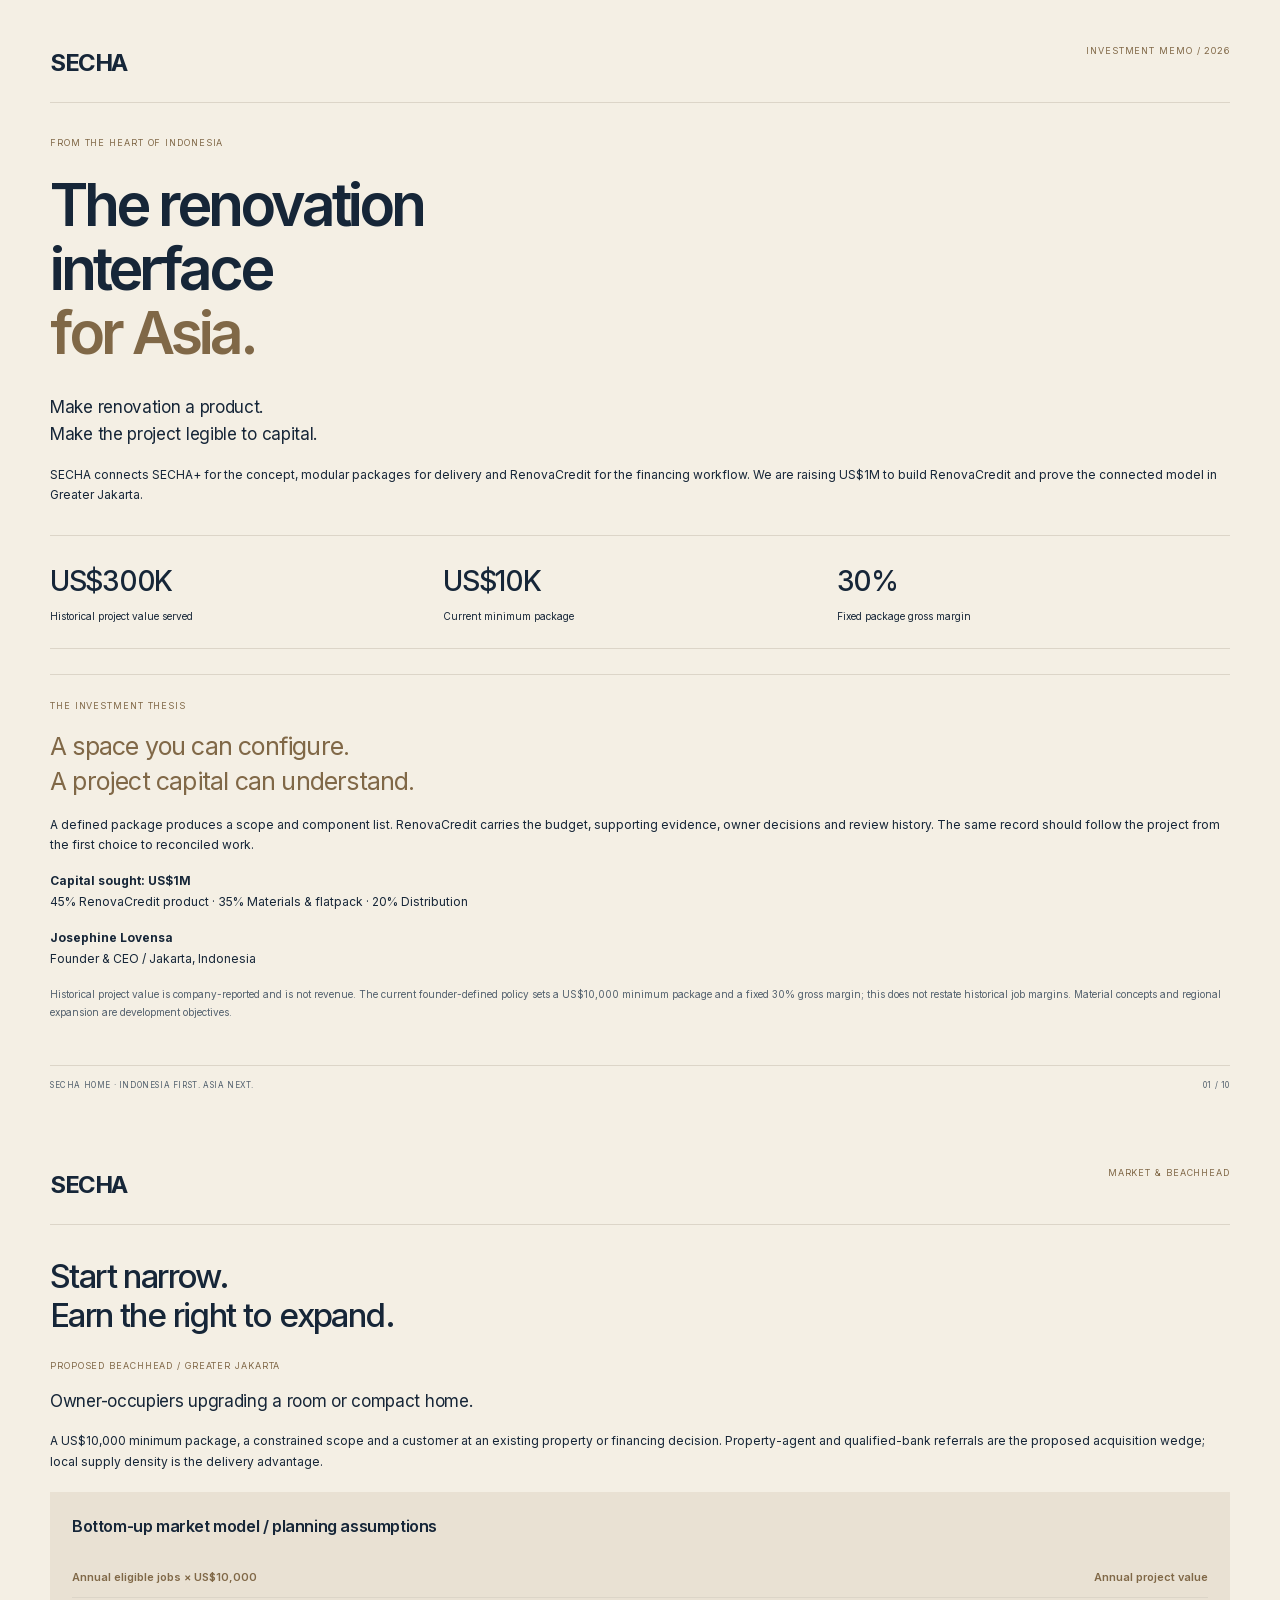
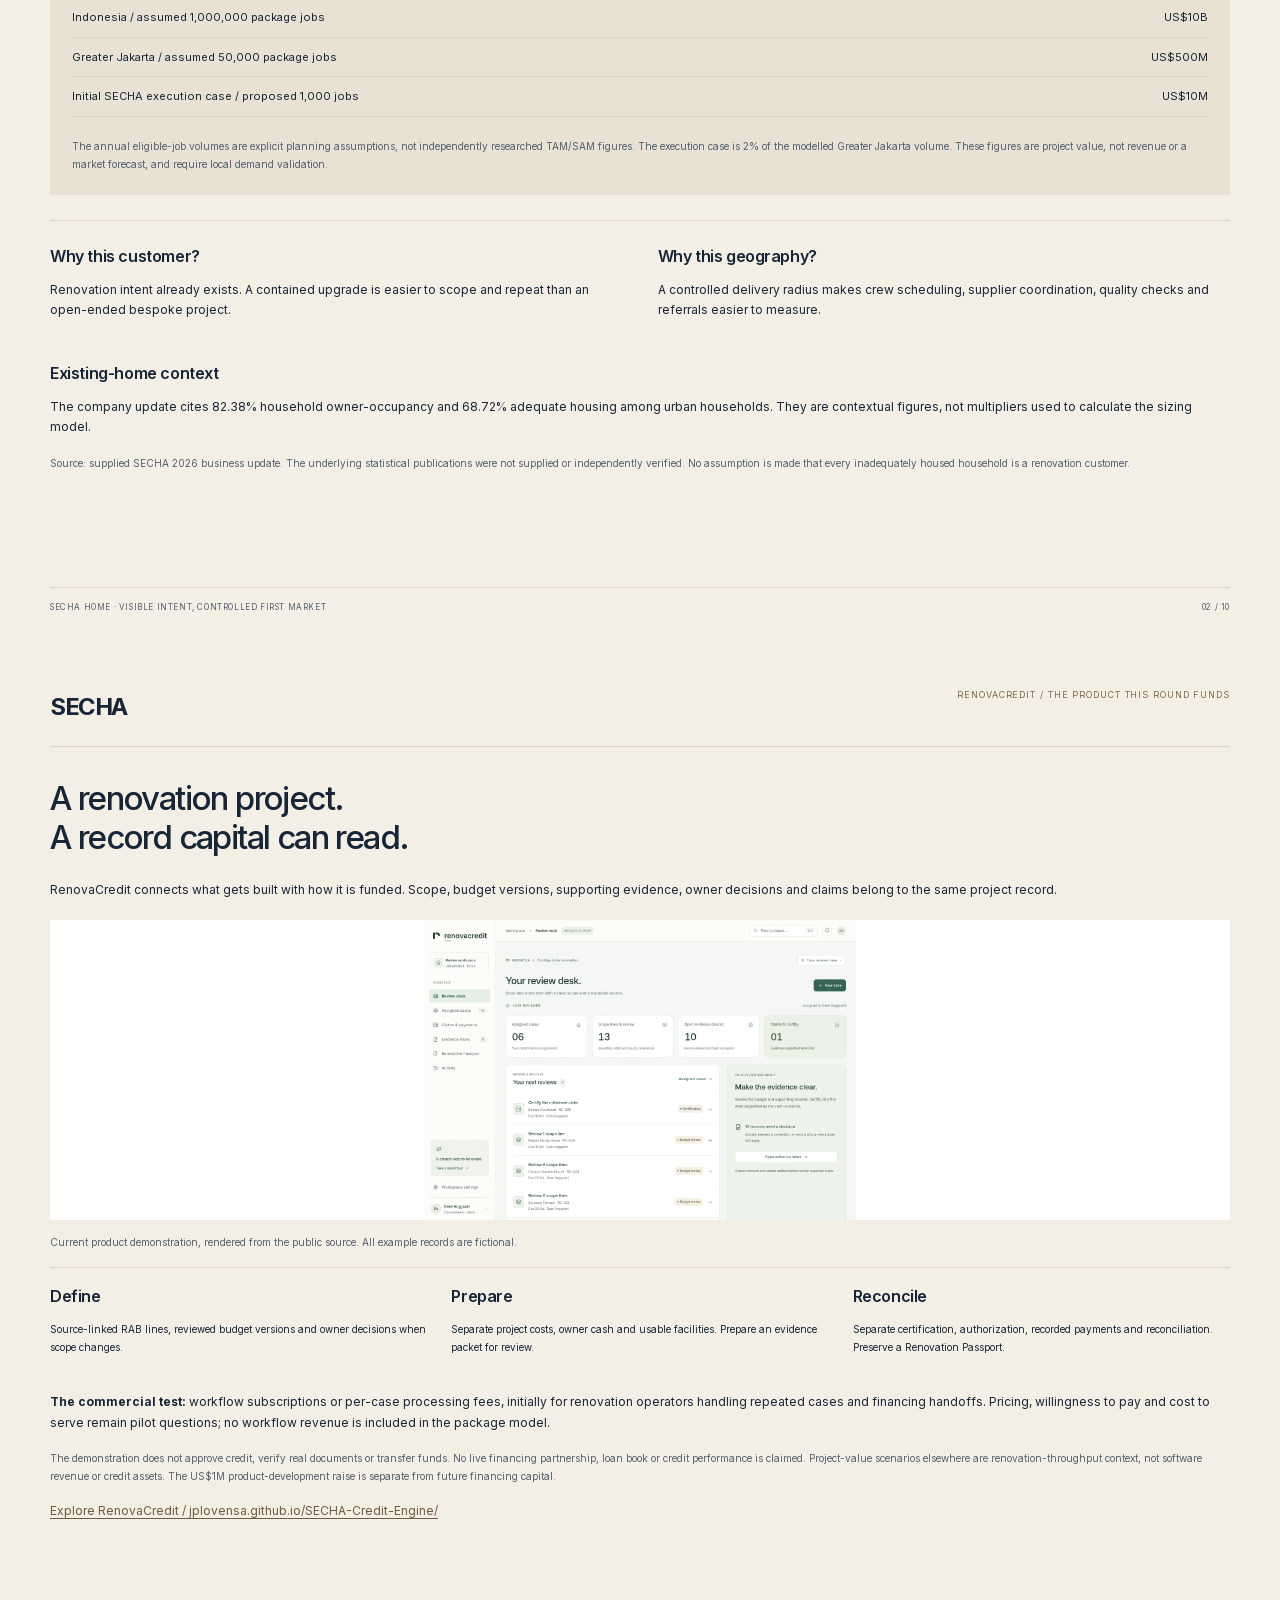
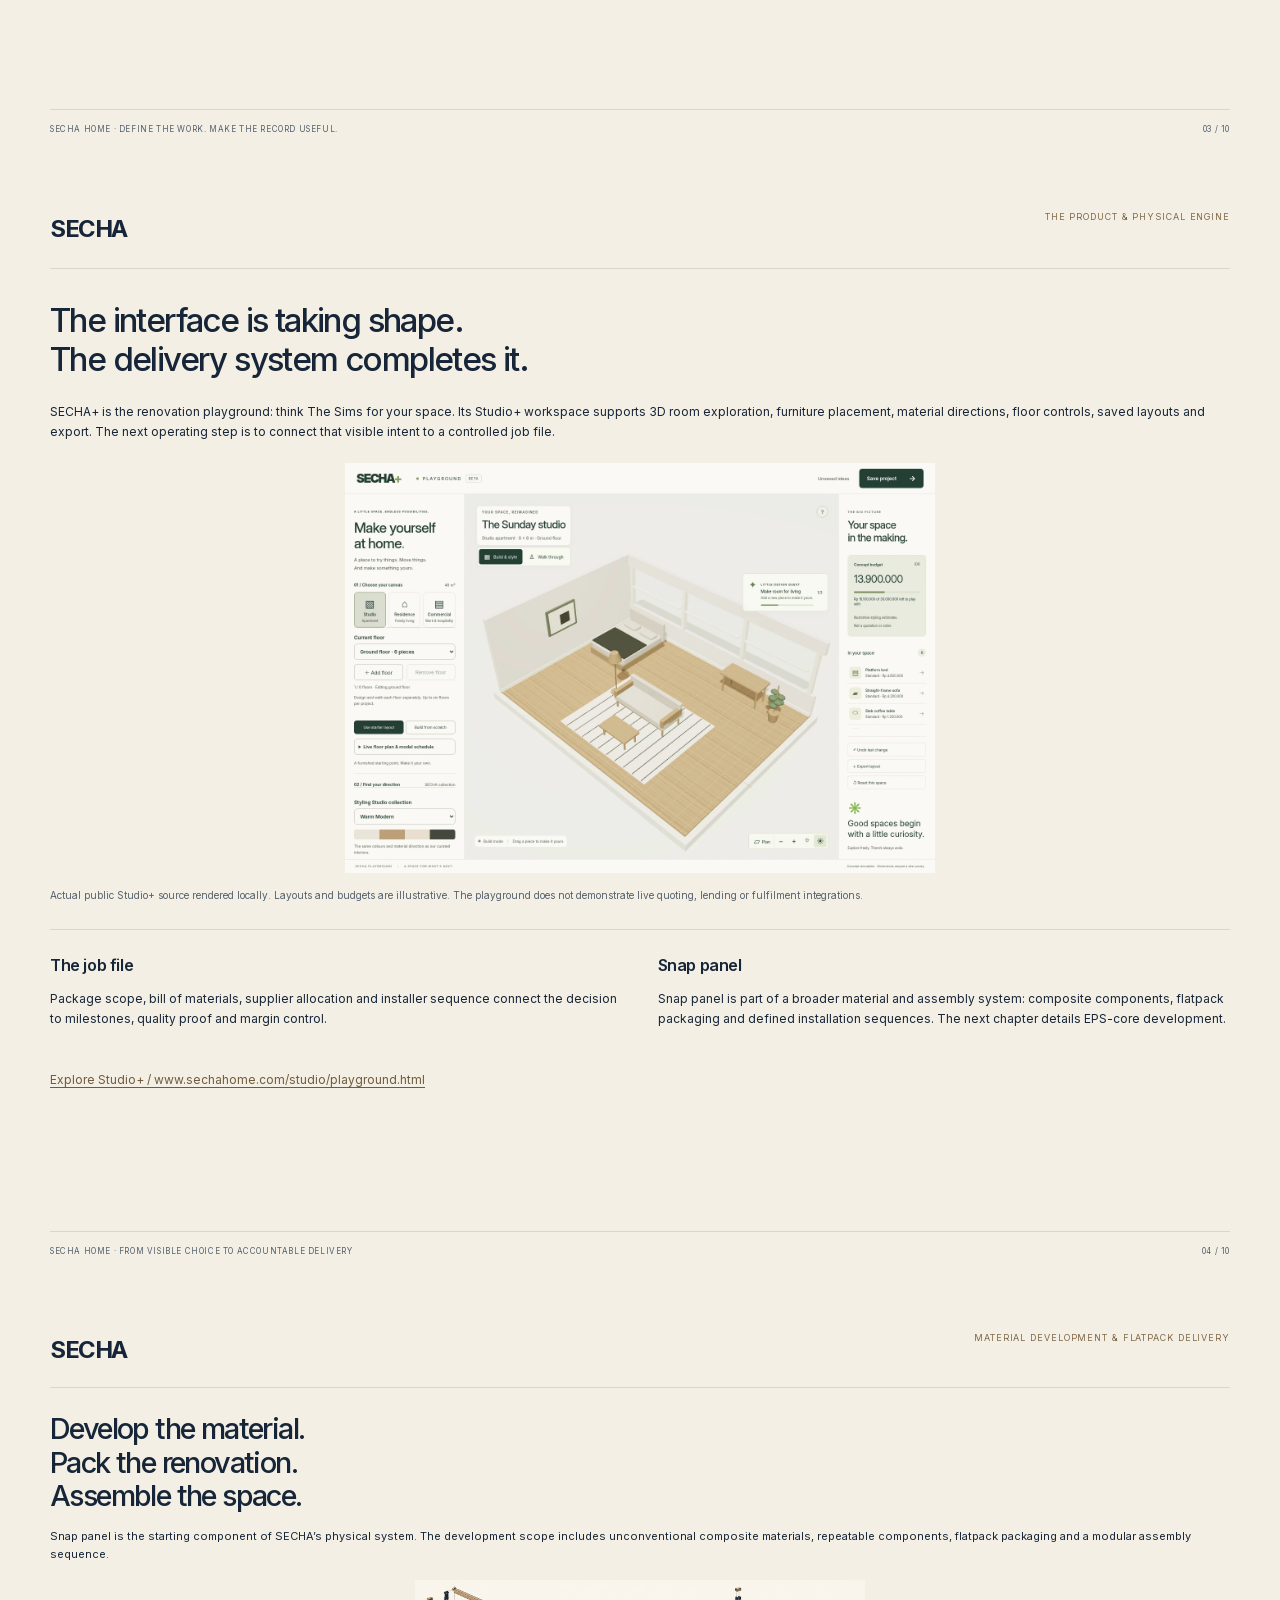
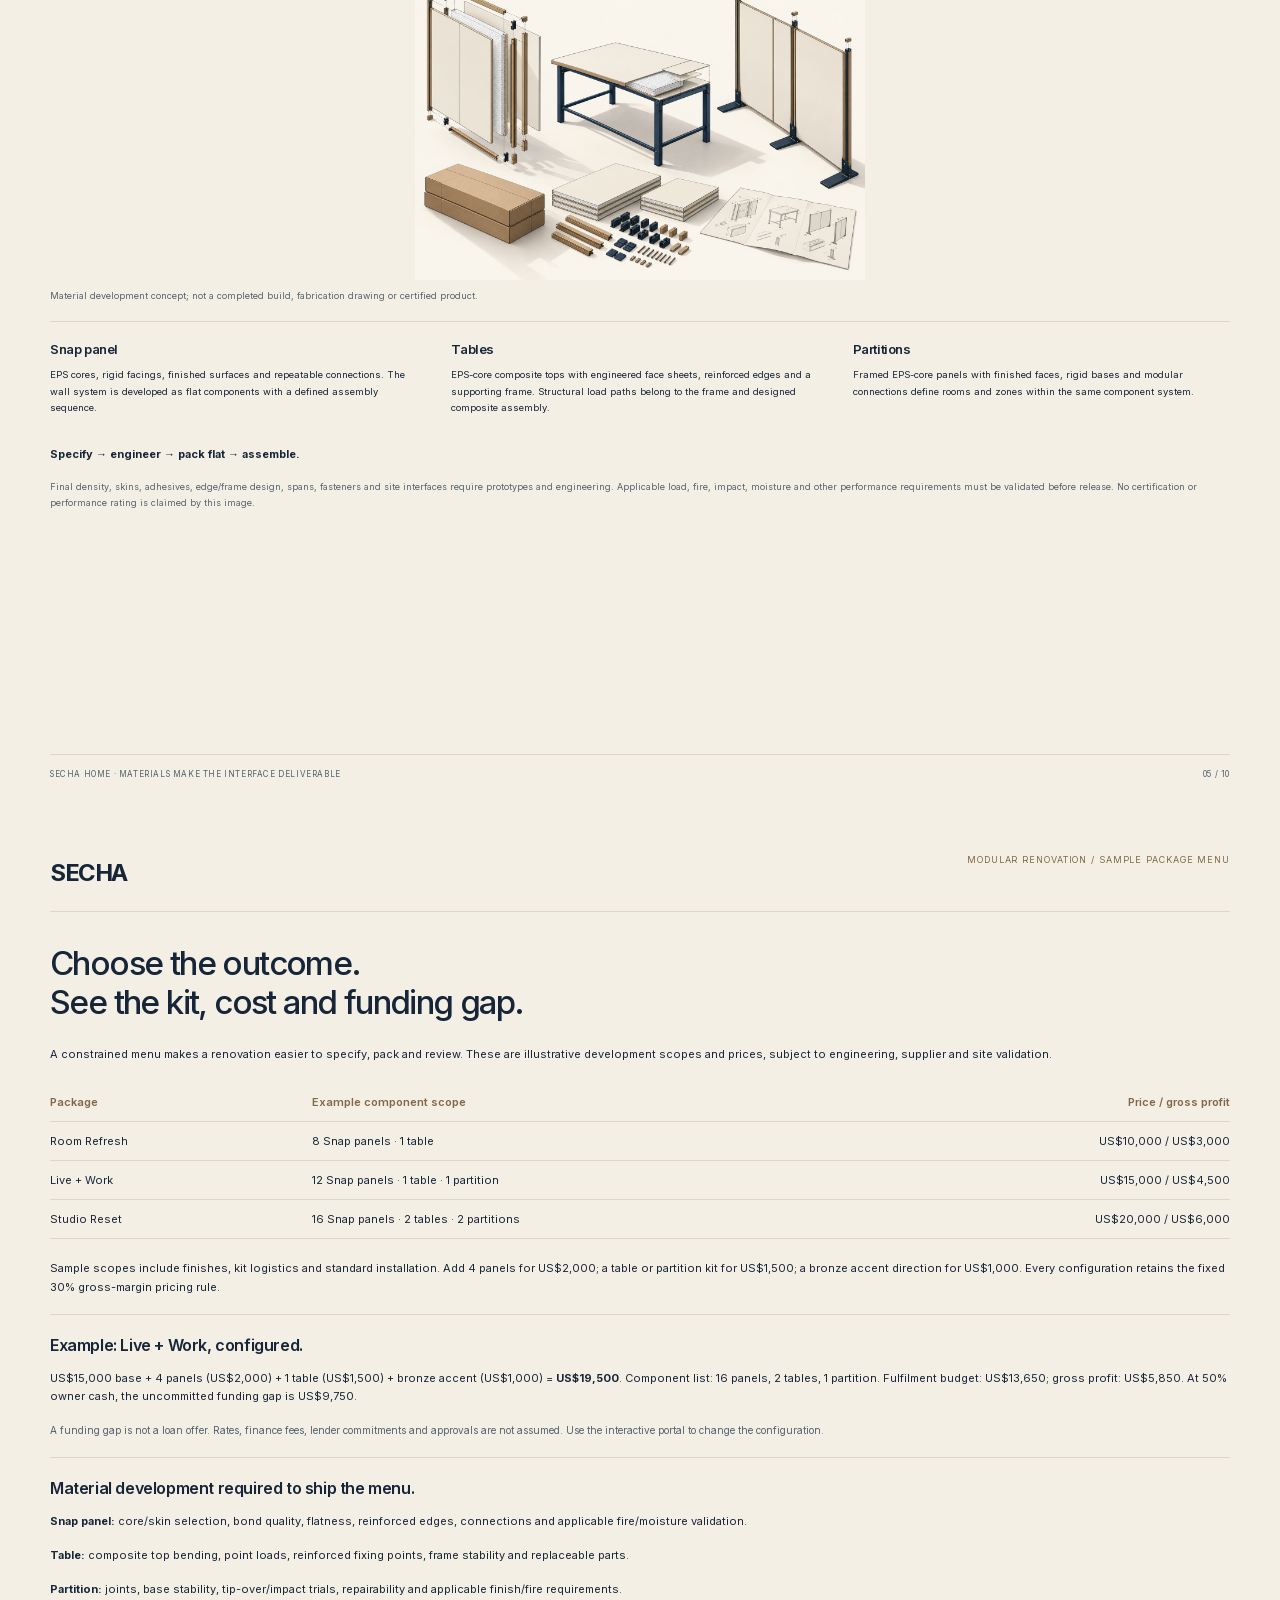
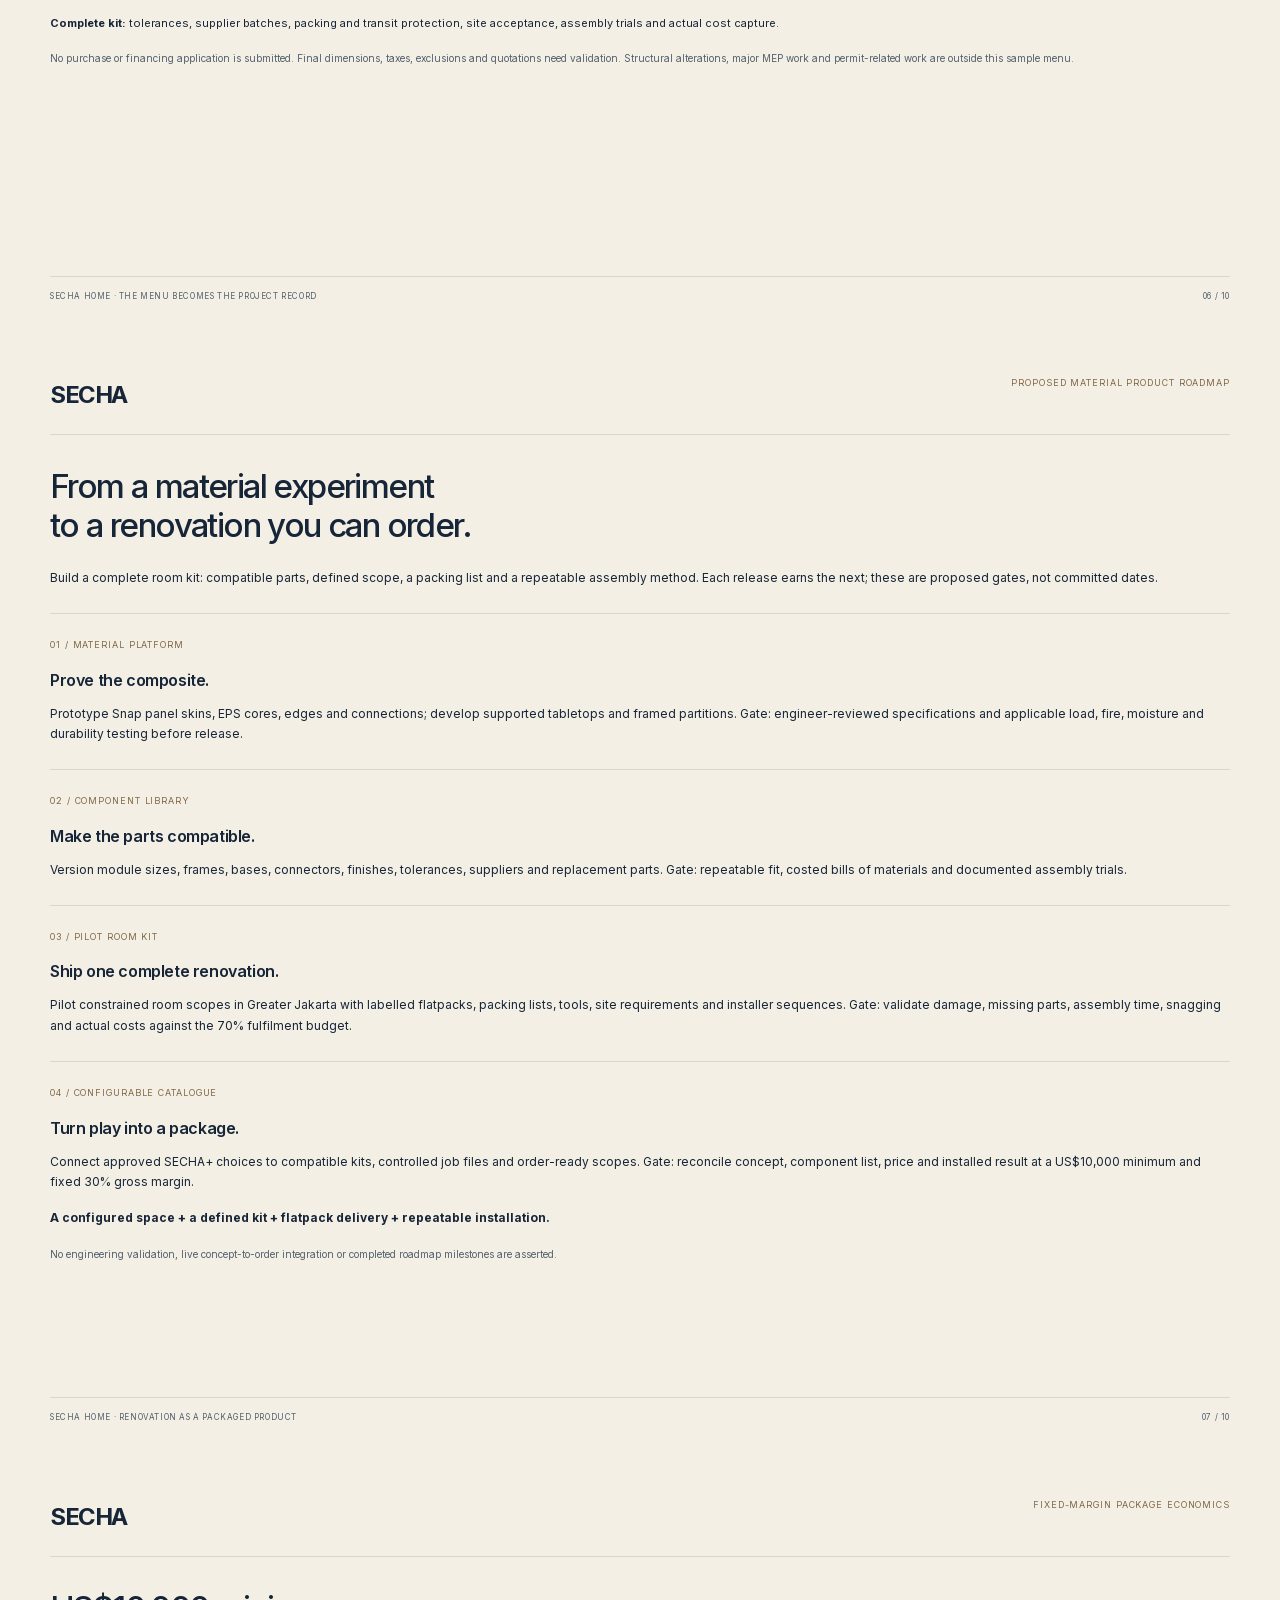
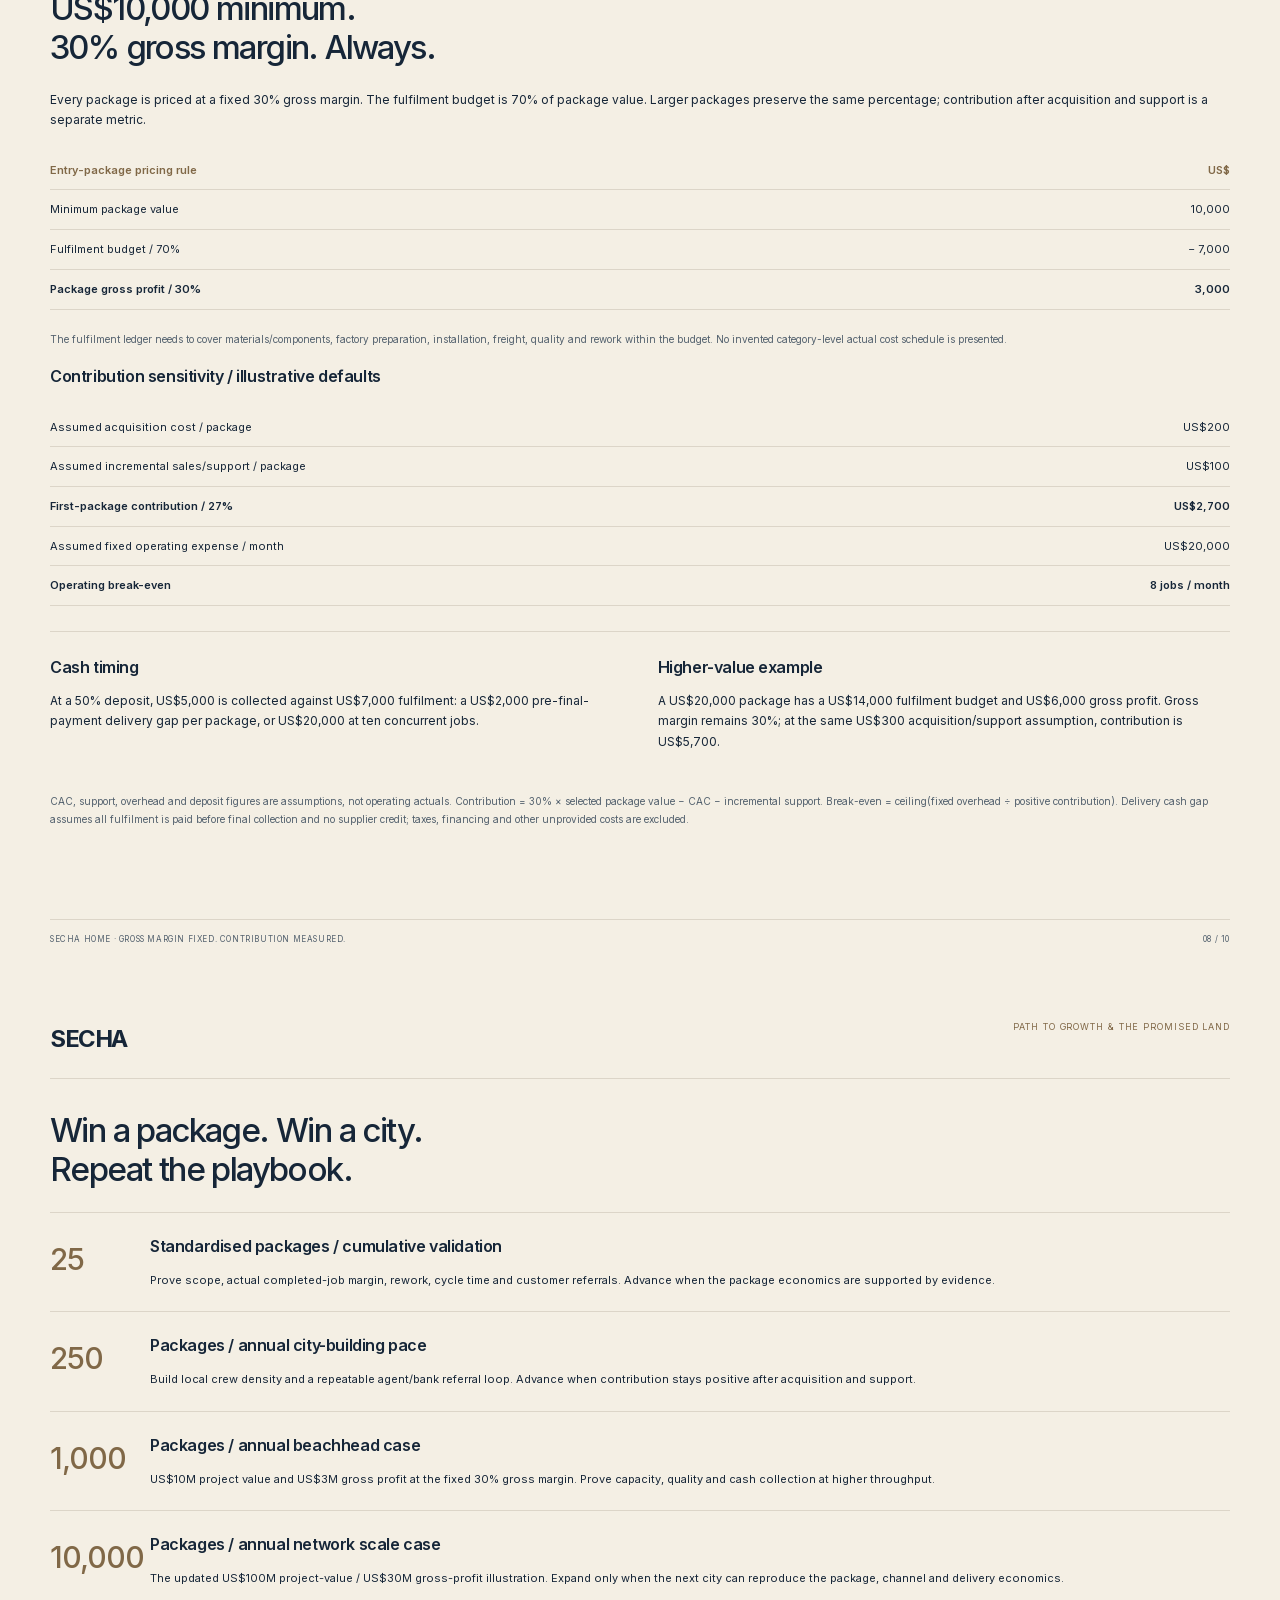
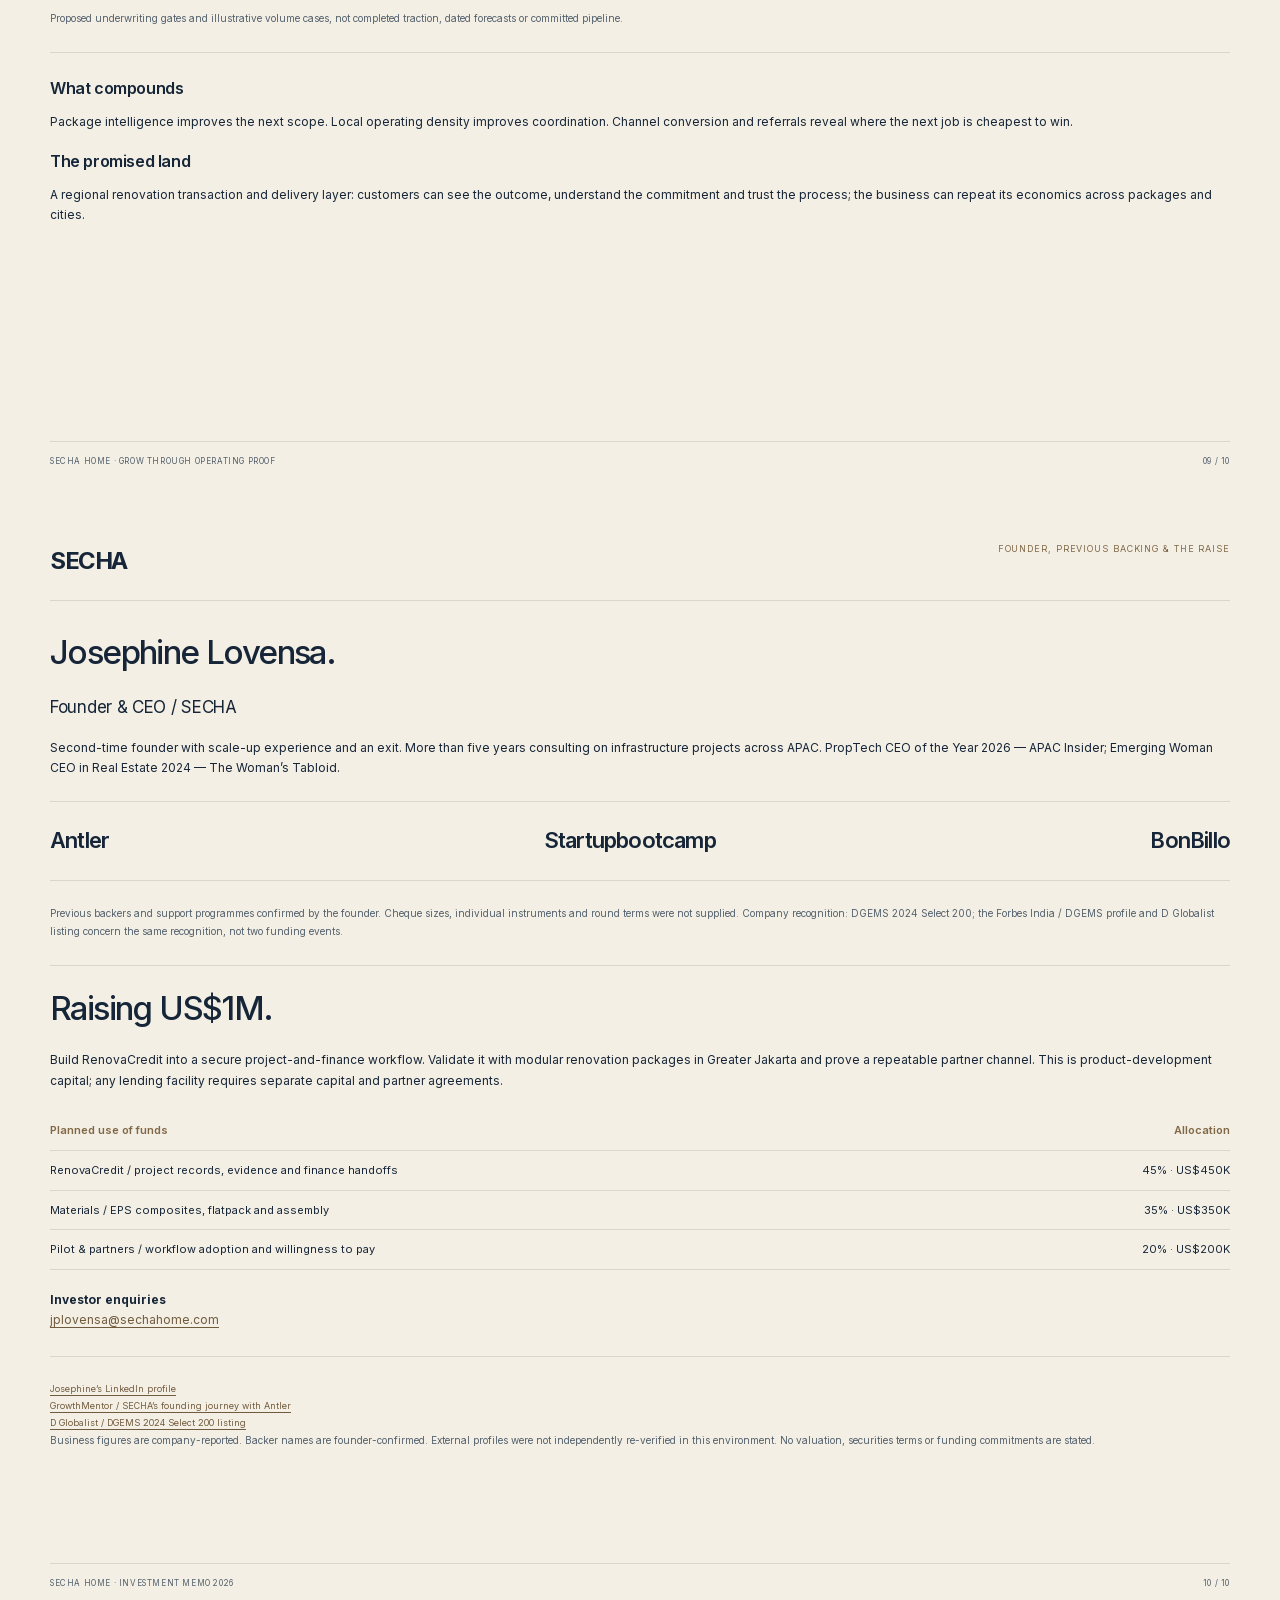
==== commit bb0db4e6: "Center RenovaCredit raise and add modular renovation menu simulation" ====
--- a/docs/investor-brief.html
+++ b/docs/investor-brief.html
@@ -3,7 +3,7 @@
   <head>
     <meta charset="utf-8" />
     <meta name="viewport" content="width=device-width, initial-scale=1" />
-    <title>SECHA — Investment Memo 2026</title>
+    <title>SECHA / RenovaCredit — Investment Memo 2026</title>
     <style>
       @font-face {
         font-family: Inter;
@@ -253,6 +253,26 @@
         font-size: 10px;
         line-height: 1.8;
       }
+      .credit-print .capture {
+        max-height: 300px;
+        object-fit: contain;
+        background: white;
+      }
+      .credit-print .rule {
+        margin-top: 16px;
+        padding-top: 16px;
+      }
+      .credit-print h3 {
+        font-size: 16px;
+      }
+      .menu-print {
+        font-size: 11px;
+        line-height: 1.65;
+      }
+      .menu-print .rule {
+        margin-top: 18px;
+        padding-top: 18px;
+      }
       .material-page {
         font-size: 11px;
         line-height: 1.6;
@@ -297,13 +317,12 @@
       <span class="eyebrow">FROM THE HEART OF INDONESIA</span>
       <h1>The renovation<br />interface<br /><em>for Asia.</em></h1>
       <p class="intro">
-        Renovation is still sold as a bespoke project.<br />SECHA is building
-        the product alternative.
-      </p>
-      <p>
-        One interface to configure the space. One job file to control the work.
-        A material system that ships flat and assembles on site. Start in
-        Indonesia; build the operating playbook that can travel across Asia.
+        Make renovation a product.<br />Make the project legible to capital.
+      </p>
+      <p>
+        SECHA connects SECHA+ for the concept, modular packages for delivery and
+        RenovaCredit for the financing workflow. We are raising US$1M to build
+        RenovaCredit and prove the connected model in Greater Jakarta.
       </p>
       <div class="stats">
         <div>
@@ -315,19 +334,18 @@
       <div class="rule">
         <span class="eyebrow">THE INVESTMENT THESIS</span>
         <p class="quote">
-          Keep the choice personal.<br />Make the scope, components and assembly
-          repeatable.
-        </p>
-        <p>
-          Studio+ captures intent. Material development turns the scope into
-          components. Flatpack packaging and modular assembly connect those
-          components to a finished space. The aim is to replace repeated bespoke
-          work with a product the business can deliver again.
-        </p>
-      </div>
-      <p>
-        <strong>Capital sought: US$1M</strong><br />45% Product · 35% Materials
-        & flatpack · 20% Distribution
+          A space you can configure.<br />A project capital can understand.
+        </p>
+        <p>
+          A defined package produces a scope and component list. RenovaCredit
+          carries the budget, supporting evidence, owner decisions and review
+          history. The same record should follow the project from the first
+          choice to reconciled work.
+        </p>
+      </div>
+      <p>
+        <strong>Capital sought: US$1M</strong><br />45% RenovaCredit product ·
+        35% Materials & flatpack · 20% Distribution
       </p>
       <p>
         <strong>Josephine Lovensa</strong><br />Founder & CEO / Jakarta,
@@ -341,7 +359,7 @@
       </p>
       <footer>
         <span>SECHA HOME · INDONESIA FIRST. ASIA NEXT.</span
-        ><span>01 / 08</span>
+        ><span>01 / 10</span>
       </footer>
     </article>
     <article>
@@ -415,7 +433,74 @@
       </p>
       <footer>
         <span>SECHA HOME · VISIBLE INTENT, CONTROLLED FIRST MARKET</span
-        ><span>02 / 08</span>
+        ><span>02 / 10</span>
+      </footer>
+    </article>
+
+    <article class="credit-print">
+      <header>
+        <span class="brand">SECHA</span
+        ><span class="label">RENOVACREDIT / THE PRODUCT THIS ROUND FUNDS</span>
+      </header>
+      <h2>A renovation project.<br />A record capital can read.</h2>
+      <p>
+        RenovaCredit connects what gets built with how it is funded. Scope,
+        budget versions, supporting evidence, owner decisions and claims belong
+        to the same project record.
+      </p>
+      <img
+        class="capture"
+        src="../assets/credit/renovacredit-workspace.webp"
+        alt="RenovaCredit demonstration review desk with cases, evidence and funding gaps"
+      />
+      <p class="small">
+        Current product demonstration, rendered from the public source. All
+        example records are fictional.
+      </p>
+      <div class="print-material-specs rule">
+        <div>
+          <h3>Define</h3>
+          <p>
+            Source-linked RAB lines, reviewed budget versions and owner
+            decisions when scope changes.
+          </p>
+        </div>
+        <div>
+          <h3>Prepare</h3>
+          <p>
+            Separate project costs, owner cash and usable facilities. Prepare an
+            evidence packet for review.
+          </p>
+        </div>
+        <div>
+          <h3>Reconcile</h3>
+          <p>
+            Separate certification, authorization, recorded payments and
+            reconciliation. Preserve a Renovation Passport.
+          </p>
+        </div>
+      </div>
+      <p>
+        <strong>The commercial test:</strong> workflow subscriptions or per-case
+        processing fees, initially for renovation operators handling repeated
+        cases and financing handoffs. Pricing, willingness to pay and cost to
+        serve remain pilot questions; no workflow revenue is included in the
+        package model.
+      </p>
+      <p class="small">
+        The demonstration does not approve credit, verify real documents or
+        transfer funds. No live financing partnership, loan book or credit
+        performance is claimed. Project-value scenarios elsewhere are
+        renovation-throughput context, not software revenue or credit assets.
+        The US$1M product-development raise is separate from future financing
+        capital.
+      </p>
+      <a href="https://jplovensa.github.io/SECHA-Credit-Engine/"
+        >Explore RenovaCredit / jplovensa.github.io/SECHA-Credit-Engine/</a
+      >
+      <footer>
+        <span>SECHA HOME · DEFINE THE WORK. MAKE THE RECORD USEFUL.</span
+        ><span>03 / 10</span>
       </footer>
     </article>
     <article>
@@ -468,7 +553,7 @@
       </p>
       <footer>
         <span>SECHA HOME · FROM VISIBLE CHOICE TO ACCOUNTABLE DELIVERY</span
-        ><span>03 / 08</span>
+        ><span>04 / 10</span>
       </footer>
     </article>
     <article class="material-page">
@@ -491,8 +576,8 @@
         alt="SketchUp-style exploded development concept showing EPS-core wall and partition panels, framed table, flatpack cartons and assembly hardware"
       />
       <p class="small">
-        AI-generated SketchUp-style material concept; not a completed build,
-        fabrication drawing or certified product.
+        Material development concept; not a completed build, fabrication drawing
+        or certified product.
       </p>
       <div class="print-material-specs rule">
         <div>
@@ -529,7 +614,94 @@
       </p>
       <footer>
         <span>SECHA HOME · MATERIALS MAKE THE INTERFACE DELIVERABLE</span
-        ><span>04 / 08</span>
+        ><span>05 / 10</span>
+      </footer>
+    </article>
+
+    <article class="menu-print">
+      <header>
+        <span class="brand">SECHA</span
+        ><span class="label">MODULAR RENOVATION / SAMPLE PACKAGE MENU</span>
+      </header>
+      <h2>Choose the outcome.<br />See the kit, cost and funding gap.</h2>
+      <p>
+        A constrained menu makes a renovation easier to specify, pack and
+        review. These are illustrative development scopes and prices, subject to
+        engineering, supplier and site validation.
+      </p>
+      <table>
+        <tr>
+          <th>Package</th>
+          <th>Example component scope</th>
+          <th>Price / gross profit</th>
+        </tr>
+        <tr>
+          <td>Room Refresh</td>
+          <td>8 Snap panels · 1 table</td>
+          <td>US$10,000 / US$3,000</td>
+        </tr>
+        <tr>
+          <td>Live + Work</td>
+          <td>12 Snap panels · 1 table · 1 partition</td>
+          <td>US$15,000 / US$4,500</td>
+        </tr>
+        <tr>
+          <td>Studio Reset</td>
+          <td>16 Snap panels · 2 tables · 2 partitions</td>
+          <td>US$20,000 / US$6,000</td>
+        </tr>
+      </table>
+      <p>
+        Sample scopes include finishes, kit logistics and standard installation.
+        Add 4 panels for US$2,000; a table or partition kit for US$1,500; a
+        bronze accent direction for US$1,000. Every configuration retains the
+        fixed 30% gross-margin pricing rule.
+      </p>
+      <div class="rule">
+        <h3>Example: Live + Work, configured.</h3>
+        <p>
+          US$15,000 base + 4 panels (US$2,000) + 1 table (US$1,500) + bronze
+          accent (US$1,000) = <strong>US$19,500</strong>. Component list: 16
+          panels, 2 tables, 1 partition. Fulfilment budget: US$13,650; gross
+          profit: US$5,850. At 50% owner cash, the uncommitted funding gap is
+          US$9,750.
+        </p>
+        <p class="small">
+          A funding gap is not a loan offer. Rates, finance fees, lender
+          commitments and approvals are not assumed. Use the interactive portal
+          to change the configuration.
+        </p>
+      </div>
+      <div class="rule">
+        <h3>Material development required to ship the menu.</h3>
+        <p>
+          <strong>Snap panel:</strong> core/skin selection, bond quality,
+          flatness, reinforced edges, connections and applicable fire/moisture
+          validation.
+        </p>
+        <p>
+          <strong>Table:</strong> composite top bending, point loads, reinforced
+          fixing points, frame stability and replaceable parts.
+        </p>
+        <p>
+          <strong>Partition:</strong> joints, base stability, tip-over/impact
+          trials, repairability and applicable finish/fire requirements.
+        </p>
+        <p>
+          <strong>Complete kit:</strong> tolerances, supplier batches, packing
+          and transit protection, site acceptance, assembly trials and actual
+          cost capture.
+        </p>
+      </div>
+      <p class="small">
+        No purchase or financing application is submitted. Final dimensions,
+        taxes, exclusions and quotations need validation. Structural
+        alterations, major MEP work and permit-related work are outside this
+        sample menu.
+      </p>
+      <footer>
+        <span>SECHA HOME · THE MENU BECOMES THE PROJECT RECORD</span
+        ><span>06 / 10</span>
       </footer>
     </article>
     <article>
@@ -594,7 +766,7 @@
       </p>
       <footer>
         <span>SECHA HOME · RENOVATION AS A PACKAGED PRODUCT</span
-        ><span>05 / 08</span>
+        ><span>07 / 10</span>
       </footer>
     </article>
     <article>
@@ -683,7 +855,7 @@
       </p>
       <footer>
         <span>SECHA HOME · GROSS MARGIN FIXED. CONTRIBUTION MEASURED.</span
-        ><span>06 / 08</span>
+        ><span>08 / 10</span>
       </footer>
     </article>
     <article>
@@ -756,7 +928,7 @@
       </div>
       <footer>
         <span>SECHA HOME · GROW THROUGH OPERATING PROOF</span
-        ><span>07 / 08</span>
+        ><span>09 / 10</span>
       </footer>
     </article>
     <article>
@@ -784,9 +956,10 @@
       </p>
       <h2 class="rule">Raising US$1M.</h2>
       <p>
-        Turn the founder-led service into a repeatable city operating model:
-        connect Studio+ intent to job control, validate package economics and
-        establish measurable distribution.
+        Build RenovaCredit into a secure project-and-finance workflow. Validate
+        it with modular renovation packages in Greater Jakarta and prove a
+        repeatable partner channel. This is product-development capital; any
+        lending facility requires separate capital and partner agreements.
       </p>
       <table>
         <tr>
@@ -794,7 +967,7 @@
           <th>Allocation</th>
         </tr>
         <tr>
-          <td>Product / customer interface + controlled job files</td>
+          <td>RenovaCredit / project records, evidence and finance handoffs</td>
           <td>45% · US$450K</td>
         </tr>
         <tr>
@@ -802,7 +975,7 @@
           <td>35% · US$350K</td>
         </tr>
         <tr>
-          <td>Distribution / agent + qualified-bank conversion</td>
+          <td>Pilot & partners / workflow adoption and willingness to pay</td>
           <td>20% · US$200K</td>
         </tr>
       </table>
@@ -830,7 +1003,7 @@
         commitments are stated.
       </p>
       <footer>
-        <span>SECHA HOME · INVESTMENT MEMO 2026</span><span>08 / 08</span>
+        <span>SECHA HOME · INVESTMENT MEMO 2026</span><span>10 / 10</span>
       </footer>
     </article>
   </body>
